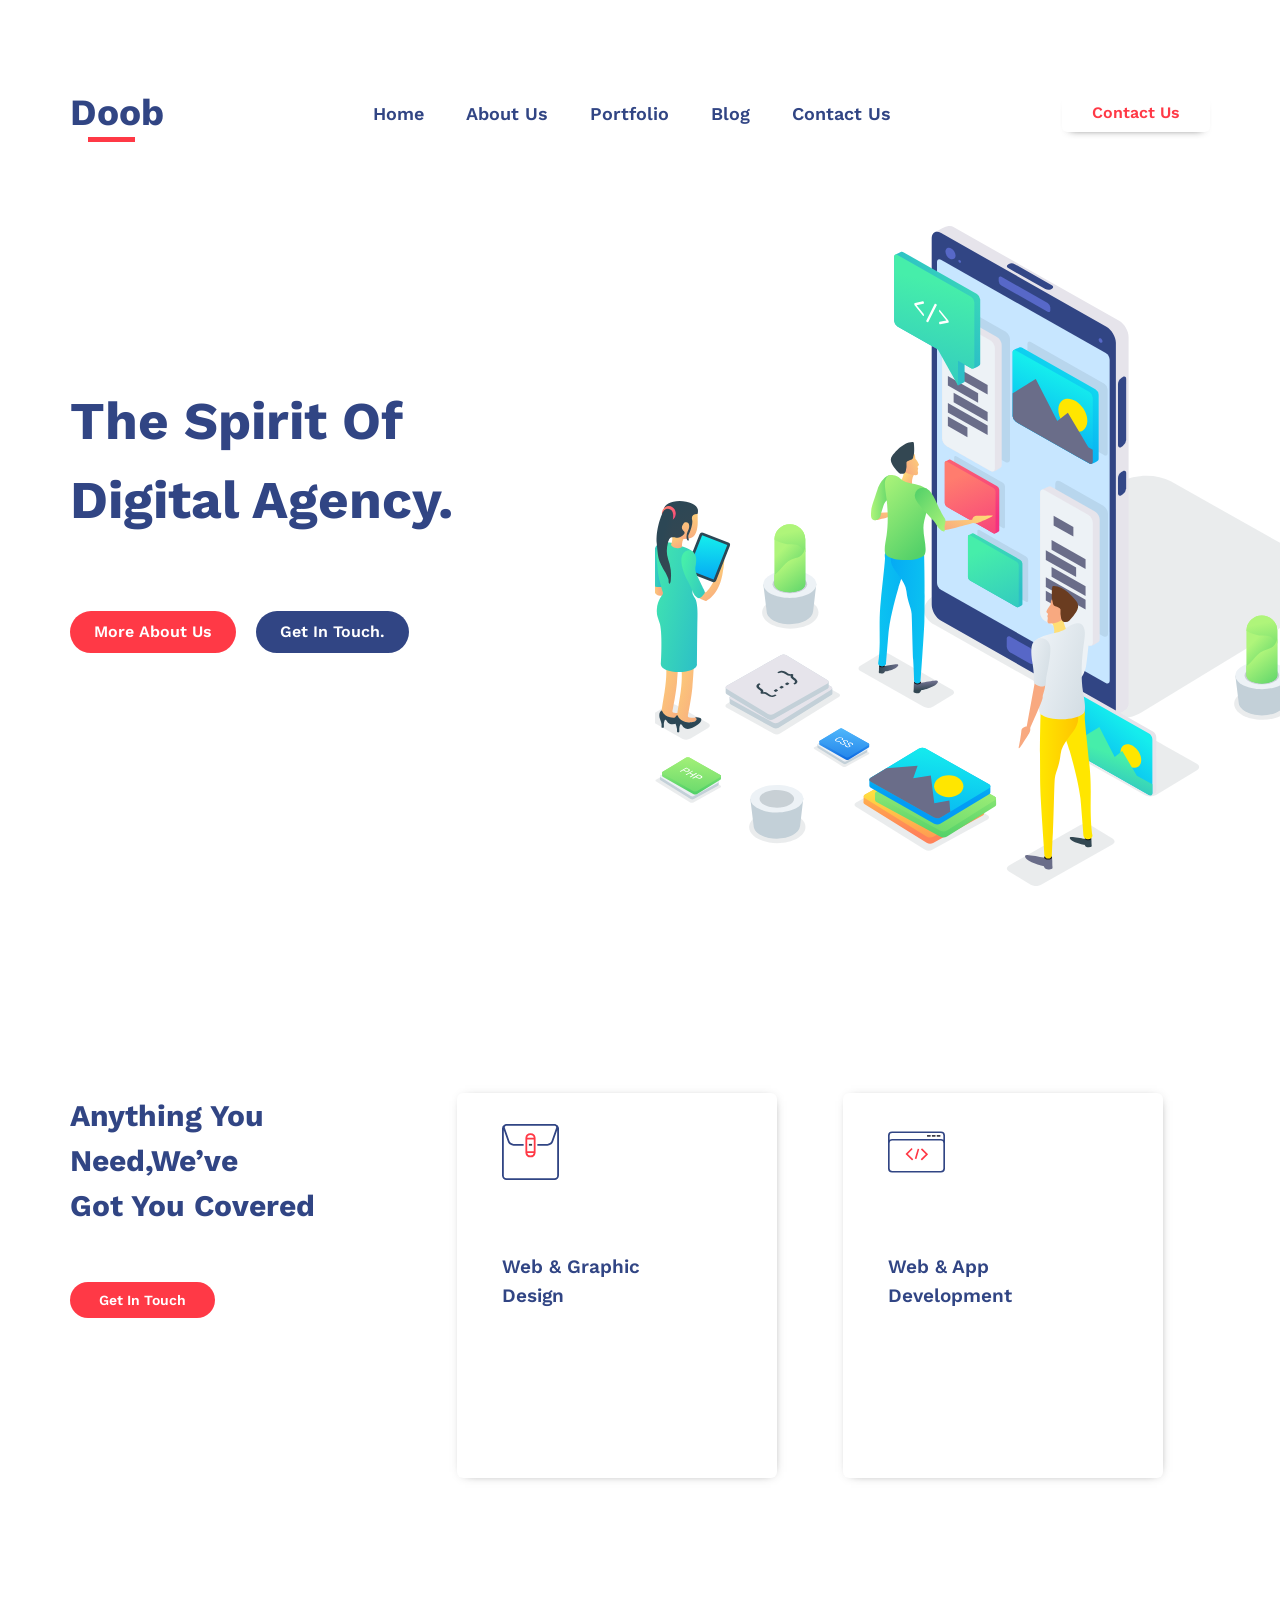
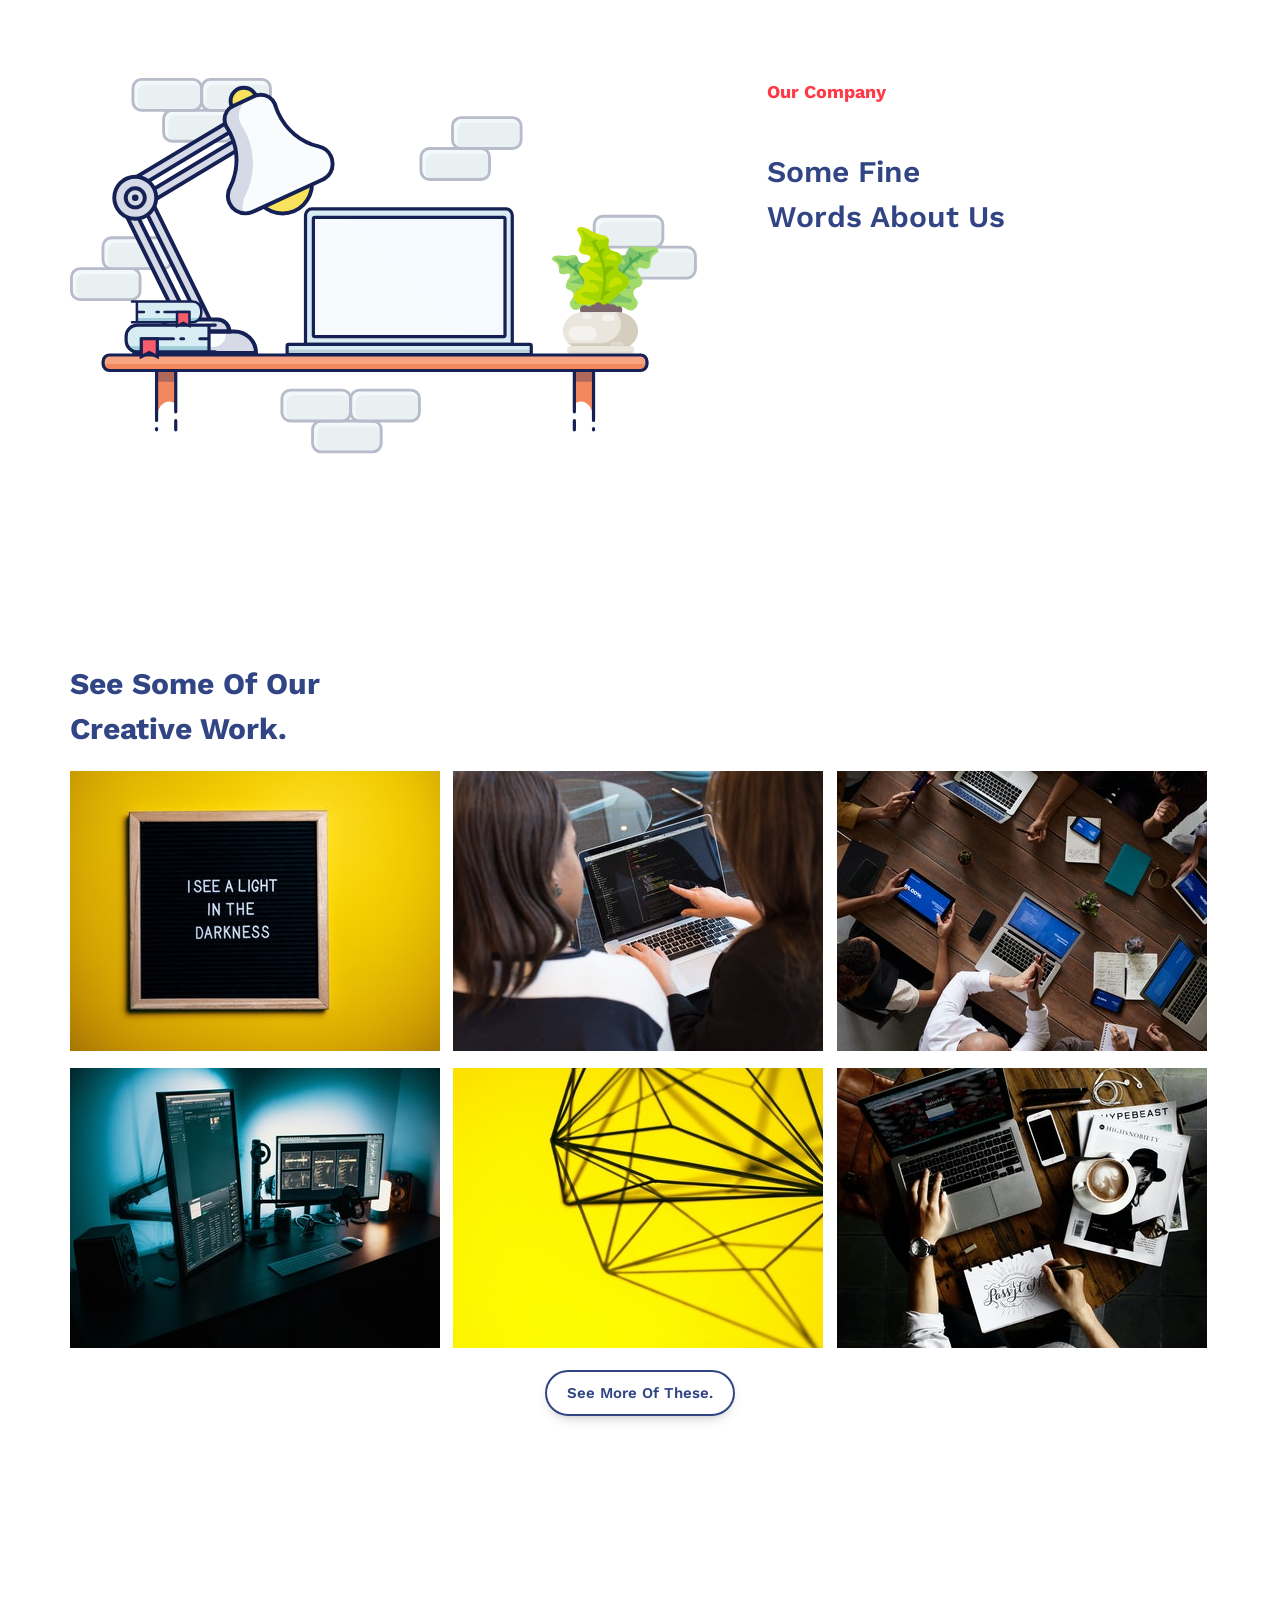
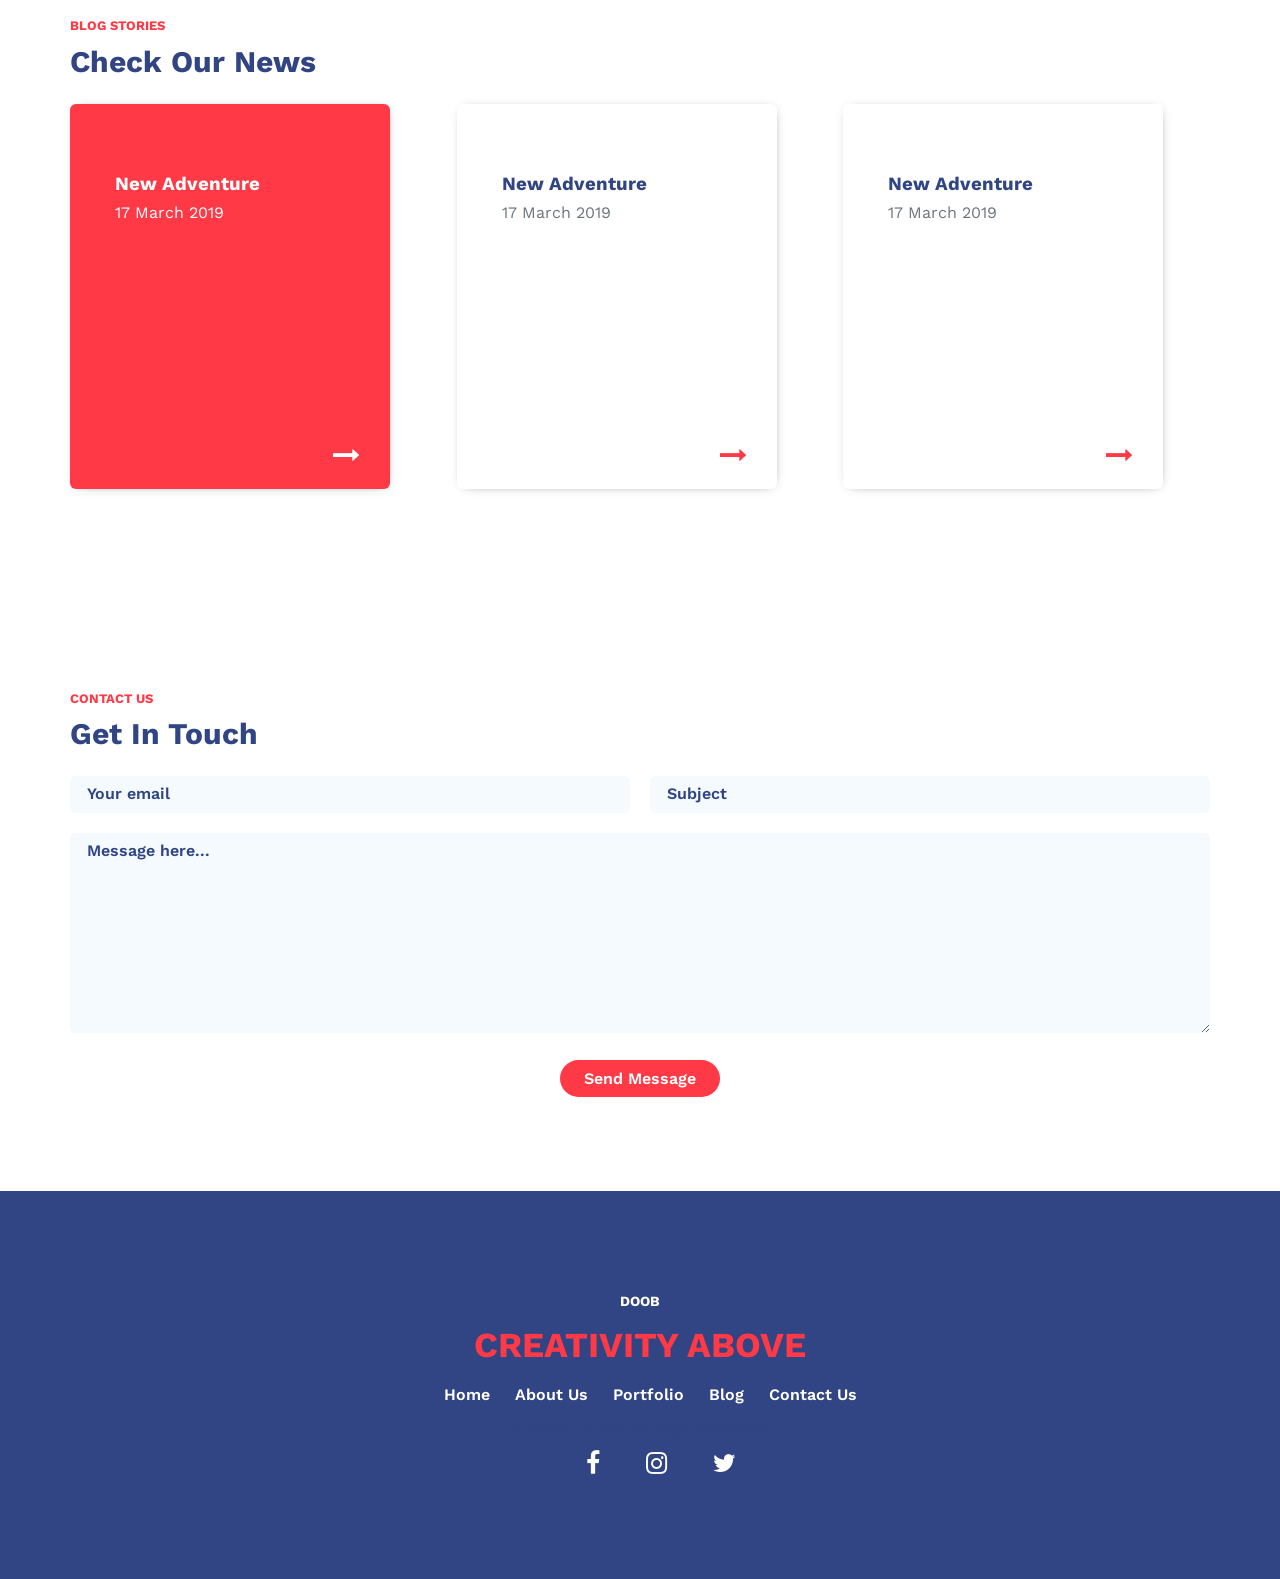
==== index.html @ 9eb8686c "Upload New Project/Desgin" ====
<!DOCTYPE html>
<html lang="en" dir="ltr">
  <head>
    <meta charset="UTF-8">
    <meta http-equiv="X-UA-Compatible" content="IE=edge">
    <meta name="viewport" content="width=device-width, initial-scale=1.0">
    <meta name="Author" content="Mohammad Khaseeb">
    <meta name="description" content="Doob is fully layered PSD template,every element is on one layer,gruped and organized">
    <title>Doob</title>
    <link rel="stylesheet" href="scss/normalize.css">
    <link rel="stylesheet" href="scss/sweetalert2.min.css">
    <link rel="stylesheet" href="scss/font-awesome.min.css">
    <link rel="stylesheet" href="scss/main.css">
    <link rel="preconnect" href="https://fonts.gstatic.com">
    <link href="https://fonts.googleapis.com/css2?family=Work+Sans:wght@300;400;600;700;800&display=swap" rel="stylesheet">
    <link rel="shortcut icon" href="images/favicon.jpg" type="image/x-icon">
  </head>
  <body>
    <!-- header  -->
    <header>
      <div class="container">
        <div class="row">
          <h1>
            <a href="index.html" class="logo">
              Doob
            </a>
          </h1>
          <nav>
            <a href="#">home</a>
            <a href="#">about us</a>
            <a href="#">portfolio</a>
            <a href="#">blog</a>
            <a href="#">contact us</a>
          </nav>
          <div class="buttons">
            <!-- <a href="#" class="lang">EN
              <i class="fa fa-angle-down"></i>
            </a> -->
            <a href="#" class="contact-us">contact us</a>
          </div>
        </div>
      </div>
    </header>

    <!-- header  -->

    <!-- Hero Section  -->

    <div class="hero">
      <div class="container">
        <div class="row">
          <div class="text">
            <h1>
              The Spirit of <br>
              Digital Agency.
            </h1>
            <div class="buttons">
              <a href="#" class="more">more about us</a>
              <a href="#" class="touch">get in touch.</a>
            </div>
          </div>
          <div class="img">
            <svg xmlns="http://www.w3.org/2000/svg" xmlns:xlink="http://www.w3.org/1999/xlink" width="680" height="660" viewBox="0 0 680 660">
              <defs>
                <clipPath id="clip-path">
                  <rect id="crop" width="680" height="660" transform="translate(0 0.177)" fill="none"/>
                </clipPath>
                <linearGradient id="linear-gradient" x1="0.391" y1="0.308" x2="0.675" y2="0.925" gradientUnits="objectBoundingBox">
                  <stop offset="0" stop-color="#aff57a"/>
                  <stop offset="1" stop-color="#54d169"/>
                </linearGradient>
                <linearGradient id="linear-gradient-2" x1="0.446" y1="0.293" x2="0.829" y2="1.819" xlink:href="#linear-gradient"/>
                <linearGradient id="linear-gradient-3" x1="0.447" y1="0.317" x2="0.898" y2="1.184" xlink:href="#linear-gradient"/>
                <linearGradient id="linear-gradient-4" x1="0.391" y1="0.308" x2="0.675" y2="0.925" xlink:href="#linear-gradient"/>
                <linearGradient id="linear-gradient-5" x1="0.446" y1="0.293" x2="0.829" y2="1.819" xlink:href="#linear-gradient"/>
                <linearGradient id="linear-gradient-6" x1="0.447" y1="0.317" x2="0.897" y2="1.184" xlink:href="#linear-gradient"/>
                <linearGradient id="linear-gradient-7" x1="0.638" y1="0.275" x2="0.172" y2="1.033" gradientUnits="objectBoundingBox">
                  <stop offset="0" stop-color="#15eded"/>
                  <stop offset="1" stop-color="#029cf5"/>
                </linearGradient>
                <linearGradient id="linear-gradient-8" x1="0.566" y1="0.432" x2="0.361" y2="0.934" gradientUnits="objectBoundingBox">
                  <stop offset="0" stop-color="#46eeaa"/>
                  <stop offset="1" stop-color="#2cbfc7"/>
                </linearGradient>
                <linearGradient id="linear-gradient-9" x1="0.766" y1="1.048" x2="0.265" y2="-0.065" gradientUnits="objectBoundingBox">
                  <stop offset="0" stop-color="#f8a980"/>
                  <stop offset="1" stop-color="#ffdf75"/>
                </linearGradient>
                <linearGradient id="linear-gradient-10" x1="1.023" y1="1.124" x2="-0.477" y2="-0.413" xlink:href="#linear-gradient-9"/>
                <linearGradient id="linear-gradient-12" x1="0.521" y1="0.491" x2="-0.173" y2="0.524" xlink:href="#linear-gradient-9"/>
                <linearGradient id="linear-gradient-13" x1="-0.334" y1="0.511" x2="0.502" y2="0.501" xlink:href="#linear-gradient-8"/>
                <linearGradient id="linear-gradient-14" x1="-0.259" y1="-0.038" x2="1.066" y2="0.908" xlink:href="#linear-gradient-8"/>
                <linearGradient id="linear-gradient-15" x1="0.516" y1="0.01" x2="0.478" y2="1.205" xlink:href="#linear-gradient-7"/>
                <linearGradient id="linear-gradient-16" x1="0.084" y1="0.22" x2="1.336" y2="0.955" xlink:href="#linear-gradient-8"/>
                <linearGradient id="linear-gradient-17" x1="0.733" y1="1.007" x2="0.091" y2="-0.381" xlink:href="#linear-gradient-9"/>
                <linearGradient id="linear-gradient-18" x1="0.494" y1="1.094" x2="0.508" y2="-0.217" xlink:href="#linear-gradient-9"/>
                <linearGradient id="linear-gradient-19" x1="0.308" y1="0.087" x2="0.629" y2="0.828" gradientUnits="objectBoundingBox">
                  <stop offset="0" stop-color="#2c4755"/>
                  <stop offset="1" stop-color="#334752"/>
                </linearGradient>
                <linearGradient id="linear-gradient-20" x1="0.111" y1="0.216" x2="1.393" y2="1.152" gradientUnits="objectBoundingBox">
                  <stop offset="0" stop-color="#ff7c6e"/>
                  <stop offset="1" stop-color="#f5317f"/>
                </linearGradient>
                <linearGradient id="linear-gradient-21" x1="0.477" y1="0.26" x2="0.75" y2="0.642" xlink:href="#linear-gradient-19"/>
                <linearGradient id="linear-gradient-22" x1="0.827" y1="-0.128" x2="0.225" y2="1.027" xlink:href="#linear-gradient-7"/>
                <linearGradient id="linear-gradient-23" x1="0.59" y1="0.208" x2="0.335" y2="1.036" xlink:href="#linear-gradient-7"/>
                <linearGradient id="linear-gradient-24" x1="0.505" y1="-0.408" x2="0.498" y2="0.776" xlink:href="#linear-gradient-8"/>
                <linearGradient id="linear-gradient-25" x1="0.394" y1="0.164" x2="0.787" y2="1.414" xlink:href="#linear-gradient-8"/>
                <linearGradient id="linear-gradient-26" x1="0.505" y1="-0.408" x2="0.498" y2="0.776" xlink:href="#linear-gradient-20"/>
                <linearGradient id="linear-gradient-27" x1="0.394" y1="0.164" x2="0.787" y2="1.414" xlink:href="#linear-gradient-20"/>
                <linearGradient id="linear-gradient-28" x1="1.051" y1="-0.217" x2="0.475" y2="0.466" xlink:href="#linear-gradient-8"/>
                <linearGradient id="linear-gradient-29" x1="0.534" y1="0.213" x2="0.374" y2="1.262" xlink:href="#linear-gradient-8"/>
                <linearGradient id="linear-gradient-30" x1="-0.093" y1="0.786" x2="0.962" y2="0.011" xlink:href="#linear-gradient-9"/>
                <linearGradient id="linear-gradient-31" x1="0" y1="0.5" x2="1" y2="0.5" xlink:href="#linear-gradient"/>
                <linearGradient id="linear-gradient-32" y1="0.5" x2="1" y2="0.5" gradientUnits="objectBoundingBox">
                  <stop offset="0" stop-color="#334752"/>
                  <stop offset="1" stop-color="#6a6d89"/>
                </linearGradient>
                <linearGradient id="linear-gradient-33" x1="-2.403" y1="0.781" x2="2.207" y2="0.297" xlink:href="#linear-gradient-7"/>
                <linearGradient id="linear-gradient-34" x1="0.796" y1="0.838" x2="0.292" y2="0.218" xlink:href="#linear-gradient-9"/>
                <linearGradient id="linear-gradient-35" x1="0.226" y1="0.752" x2="1.467" y2="0.061" xlink:href="#linear-gradient-9"/>
                <linearGradient id="linear-gradient-36" x1="0.527" y1="0.747" x2="0.468" y2="0.165" xlink:href="#linear-gradient-32"/>
                <linearGradient id="linear-gradient-37" x1="2.83" y1="1.16" x2="-0.666" y2="0.04" xlink:href="#linear-gradient-7"/>
                <linearGradient id="linear-gradient-38" x1="0.158" y1="-0.123" x2="0.7" y2="0.966" xlink:href="#linear-gradient"/>
                <linearGradient id="linear-gradient-39" x1="-0.082" y1="0.721" x2="1.075" y2="0.169" xlink:href="#linear-gradient-9"/>
                <linearGradient id="linear-gradient-40" x1="1.016" y1="1.041" x2="0.106" y2="-0.011" xlink:href="#linear-gradient"/>
                <linearGradient id="linear-gradient-41" x1="30.151" y1="7.655" x2="31.366" y2="7.31" xlink:href="#linear-gradient-9"/>
                <linearGradient id="linear-gradient-42" x1="65.193" y1="4.212" x2="66.552" y2="4.212" gradientUnits="objectBoundingBox">
                  <stop offset="0" stop-color="#edf2f6"/>
                  <stop offset="1" stop-color="#c3d0d8"/>
                </linearGradient>
                <linearGradient id="linear-gradient-43" x1="150.595" y1="0.5" x2="151.595" y2="0.5" xlink:href="#linear-gradient-32"/>
                <linearGradient id="linear-gradient-44" x1="92.47" y1="0.781" x2="97.081" y2="0.297" gradientUnits="objectBoundingBox">
                  <stop offset="0" stop-color="#ffe600"/>
                  <stop offset="1" stop-color="#ffc400"/>
                </linearGradient>
                <linearGradient id="linear-gradient-45" x1="181.465" y1="0.838" x2="180.962" y2="0.218" xlink:href="#linear-gradient-9"/>
                <linearGradient id="linear-gradient-46" x1="152.805" y1="0.752" x2="154.046" y2="0.061" xlink:href="#linear-gradient-9"/>
                <linearGradient id="linear-gradient-47" x1="124.052" y1="0.747" x2="123.993" y2="0.165" xlink:href="#linear-gradient-32"/>
                <linearGradient id="linear-gradient-48" x1="0" y1="0.5" x2="1" y2="0.5" xlink:href="#linear-gradient-44"/>
                <linearGradient id="linear-gradient-49" x1="0.038" y1="0.192" x2="1.696" y2="1.186" xlink:href="#linear-gradient-42"/>
                <linearGradient id="linear-gradient-50" x1="262.264" y1="-83.255" x2="265.321" y2="-83.421" xlink:href="#linear-gradient-9"/>
                <linearGradient id="linear-gradient-51" x1="-0.242" y1="0.02" x2="1.835" y2="1.33" xlink:href="#linear-gradient-42"/>
                <linearGradient id="linear-gradient-52" x1="0.535" y1="-0.063" x2="0.477" y2="0.87" gradientUnits="objectBoundingBox">
                  <stop offset="0" stop-color="#ffdf40"/>
                  <stop offset="1" stop-color="#ff8359"/>
                </linearGradient>
                <linearGradient id="linear-gradient-53" x1="0.508" y1="0.416" x2="0.43" y2="1.199" xlink:href="#linear-gradient-52"/>
                <linearGradient id="linear-gradient-54" x1="0.511" y1="0.024" x2="0.488" y2="1" xlink:href="#linear-gradient"/>
                <linearGradient id="linear-gradient-55" x1="0.654" y1="0.012" x2="0.235" y2="1.338" xlink:href="#linear-gradient"/>
                <linearGradient id="linear-gradient-56" x1="0.583" y1="-0.348" x2="0.483" y2="0.679" xlink:href="#linear-gradient-7"/>
                <linearGradient id="linear-gradient-57" x1="0.606" y1="-0.006" x2="0.301" y2="1.455" xlink:href="#linear-gradient-7"/>
                <linearGradient id="linear-gradient-58" x1="31.393" y1="0.416" x2="31.314" y2="1.199" gradientUnits="objectBoundingBox">
                  <stop offset="0" stop-color="#edf2f6"/>
                  <stop offset="1" stop-color="#e6e4eb"/>
                </linearGradient>
                <linearGradient id="linear-gradient-59" x1="31.384" y1="0.275" x2="31.302" y2="1.079" xlink:href="#linear-gradient-58"/>
                <linearGradient id="linear-gradient-60" x1="-1.54" y1="0.416" x2="-1.618" y2="1.199" xlink:href="#linear-gradient-58"/>
                <linearGradient id="linear-gradient-61" x1="0.428" y1="-0.127" x2="0.546" y2="0.906" xlink:href="#linear-gradient"/>
                <linearGradient id="linear-gradient-62" x1="0.567" y1="-0.22" x2="0.41" y2="1.466" xlink:href="#linear-gradient"/>
                <linearGradient id="linear-gradient-63" x1="-1.908" y1="0.416" x2="-1.986" y2="1.199" xlink:href="#linear-gradient-58"/>
                <linearGradient id="linear-gradient-64" x1="0.428" y1="-0.127" x2="0.546" y2="0.906" gradientUnits="objectBoundingBox">
                  <stop offset="0" stop-color="#59c2ff"/>
                  <stop offset="1" stop-color="#1270e3"/>
                </linearGradient>
                <linearGradient id="linear-gradient-65" x1="0.567" y1="-0.22" x2="0.41" y2="1.466" xlink:href="#linear-gradient-64"/>
              </defs>
              <g id="Vector_Illustration" data-name="Vector Illustration" transform="translate(0 -0.177)" clip-path="url(#clip-path)">
                <g id="Group_294" data-name="Group 294">
                  <g id="Group_174" data-name="Group 174" opacity="0.1">
                    <g id="Group_173" data-name="Group 173">
                      <path id="Path_111" data-name="Path 111" d="M515.8,255.455c-13.893-7.837-36.409-7.47-50.038.812L279.126,369.737c-13.627,8.285-13.405,21.472.491,29.308L436.3,487.4c13.894,7.838,36.412,7.469,50.038-.813L672.969,373.112c13.626-8.284,13.4-21.475-.491-29.309Z" fill="#334752"/>
                    </g>
                  </g>
                  <g id="Group_191" data-name="Group 191">
                    <path id="Path_112" data-name="Path 112" d="M464.146,95.019,298.892,1.427A7.671,7.671,0,0,0,293.553.3c-3.717.509-8.445,3.415-13.922,6.237a.659.659,0,0,0-.053.04c-1.759.955-2.858,3.048-2.858,6.044V378.884c0,5.9,4.251,13.141,9.45,16.085l165.255,93.588a8.1,8.1,0,0,0,4.747,1.214c2.553-.082,5.766-1.123,9.823-3.1,3.47-1.831,5.139-3.227,5.943-4.2.05-.058.1-.122.148-.18.007-.009.013-.02.02-.028a7.55,7.55,0,0,0,1.489-4.9V111.1C473.6,105.2,469.344,97.961,464.146,95.019Z" fill="#e6e4eb"/>
                    <g id="Group_177" data-name="Group 177">
                      <g id="Group_176" data-name="Group 176">
                        <g id="Group_175" data-name="Group 175">
                          <path id="Path_113" data-name="Path 113" d="M460.875,116.913c0-5.9-4.253-13.14-9.449-16.084L286.17,7.241c-5.2-2.945-9.45-.525-9.45,5.377V378.884c0,5.9,4.251,13.141,9.45,16.085l165.255,93.588c5.2,2.942,9.449.523,9.449-5.377Z" fill="#314584"/>
                        </g>
                      </g>
                    </g>
                    <g id="Group_180" data-name="Group 180">
                      <g id="Group_179" data-name="Group 179">
                        <g id="Group_178" data-name="Group 178">
                          <path id="Path_114" data-name="Path 114" d="M355.352,410.938c-2-1.132-3.63-.2-3.63,2.067v7.513a7.884,7.884,0,0,0,3.63,6.18l19.546,11.07c2,1.129,3.63.2,3.63-2.066v-7.517a7.888,7.888,0,0,0-3.63-6.179Z" fill="#5767c7"/>
                        </g>
                      </g>
                    </g>
                    <g id="Group_182" data-name="Group 182">
                      <g id="Group_181" data-name="Group 181">
                        <path id="Path_115" data-name="Path 115" d="M285.947,33.941c-2.164-1.225-3.937-.217-3.937,2.241V357.194a8.554,8.554,0,0,0,3.937,6.7L450.719,457.21c2.165,1.226,3.938.219,3.938-2.241V133.959a8.552,8.552,0,0,0-3.938-6.7Z" fill="#c7e6ff"/>
                      </g>
                    </g>
                    <g id="Group_185" data-name="Group 185">
                      <g id="Group_184" data-name="Group 184">
                        <g id="Group_183" data-name="Group 183">
                          <path id="Path_116" data-name="Path 116" d="M346.363,50.966c-1.473-.834-2.677-.147-2.677,1.521V55.12a5.807,5.807,0,0,0,2.677,4.552l46.293,26.216c1.471.834,2.673.151,2.673-1.522V81.736a5.81,5.81,0,0,0-2.673-4.552Z" fill="#5768c8"/>
                        </g>
                      </g>
                    </g>
                    <g id="Group_186" data-name="Group 186">
                      <path id="Path_117" data-name="Path 117" d="M462.986,267.466c0,2.144,1.516,2.977,3.371,1.855l1.436-.87a7.741,7.741,0,0,0,3.372-5.935v-15.28c0-2.142-1.517-2.974-3.372-1.853l-1.436.868a7.743,7.743,0,0,0-3.371,5.937Z" fill="#334787"/>
                    </g>
                    <g id="Group_189" data-name="Group 189">
                      <g id="Group_188" data-name="Group 188">
                        <g id="Group_187" data-name="Group 187">
                          <path id="Path_118" data-name="Path 118" d="M359.73,38.305a6.9,6.9,0,0,0-6.294.089l-.3.184c-1.715,1.041-1.691,2.7.057,3.688l37.117,21.021a6.891,6.891,0,0,0,6.3-.092l.3-.182c1.716-1.04,1.693-2.7-.054-3.686Z" fill="#334787"/>
                        </g>
                      </g>
                    </g>
                    <g id="Group_190" data-name="Group 190">
                      <path id="Path_119" data-name="Path 119" d="M462.986,219.235c0,2.142,1.516,2.977,3.371,1.854l1.436-.871a7.736,7.736,0,0,0,3.372-5.935V153.108c0-2.142-1.517-2.976-3.372-1.853l-1.436.87a7.736,7.736,0,0,0-3.371,5.935Z" fill="#334787"/>
                    </g>
                    <path id="Path_120" data-name="Path 120" d="M291.835,30.084c1.928,2.919,5.136,4.236,7.156,2.943s2.1-4.71.172-7.63-5.132-4.24-7.155-2.944S289.907,27.161,291.835,30.084Z" fill="#5768c8"/>
                    <path id="Path_121" data-name="Path 121" d="M303.762,36.163c.493.747,1.313,1.085,1.83.752s.538-1.2.044-1.949-1.313-1.086-1.83-.755S303.27,35.416,303.762,36.163Z" fill="#5768c8"/>
                    <path id="Path_122" data-name="Path 122" d="M444.194,115.586c.729,1.1,1.94,1.6,2.7,1.111s.8-1.778.067-2.881-1.942-1.6-2.7-1.116S443.464,114.481,444.194,115.586Z" fill="#5768c8"/>
                  </g>
                  <g id="Group_192" data-name="Group 192">
                    <path id="Path_123" data-name="Path 123" d="M163.471,386.728c0,8.891-12.61,16.1-28.168,16.1s-28.165-7.206-28.165-16.1,12.608-16.094,28.165-16.094S163.471,377.839,163.471,386.728Z" fill="#334752" opacity="0.1"/>
                    <path id="Path_124" data-name="Path 124" d="M161.331,357.947l-12.436-1.007-8.86-.782-18.229.56-11.586.781-1.875,1.23,3.262,26.332c0,.008,0,.017,0,.027,0,7.336,10.406,13.282,23.245,13.282,12.444,0,22.6-5.587,23.214-12.609.011-.015.031-.039.031-.039Z" fill="#c3d0d8"/>
                    <path id="Path_125" data-name="Path 125" d="M161.341,358.431c0,7.553-11.861,13.673-26.492,13.673s-26.492-6.12-26.492-13.673,11.858-13.673,26.492-13.673S161.341,350.881,161.341,358.431Z" fill="#edf2f6"/>
                    <path id="Path_126" data-name="Path 126" d="M152.114,358.431c0,4.92-7.731,8.911-17.265,8.911s-17.265-3.991-17.265-8.911,7.73-8.911,17.265-8.911S152.114,353.509,152.114,358.431Z" fill="#334752" opacity="0.2"/>
                    <path id="Path_127" data-name="Path 127" d="M150.279,313.31a15.441,15.441,0,0,0-30.861,0H119.4v45.013h.009c0,.038-.009.071-.009.108,0,4.4,6.915,7.975,15.447,7.975s15.446-3.572,15.446-7.975c0-.037-.009-.07-.01-.108h.01V313.31Z" fill="url(#linear-gradient)"/>
                    <path id="Path_128" data-name="Path 128" d="M134.849,298.447a15.322,15.322,0,0,0-15.431,14.863H119.4v.325a39.072,39.072,0,0,0,6.342,3c9.389,3.875,14.539,0,19.082,4.024a48.674,48.674,0,0,1,5.469,5.722V313.31h-.016A15.323,15.323,0,0,0,134.849,298.447Z" fill="url(#linear-gradient-2)"/>
                    <path id="Path_129" data-name="Path 129" d="M150.3,358.431c0-.037-.009-.07-.01-.108h.01V321.552c-1.033,4.521-2.888,8.824-9.711,10.73-12.266,3.428-13.024,11.475-20.9,16.692l-.284.184v9.166h.009c0,.038-.009.071-.009.108,0,4.4,6.915,7.975,15.447,7.975S150.3,362.835,150.3,358.431Z" fill="url(#linear-gradient-3)"/>
                  </g>
                  <g id="Group_193" data-name="Group 193">
                    <path id="Path_130" data-name="Path 130" d="M635.492,477.93c0,8.889-12.61,16.095-28.164,16.095s-28.167-7.206-28.167-16.095,12.609-16.1,28.167-16.1S635.492,469.04,635.492,477.93Z" fill="#334752" opacity="0.1"/>
                    <path id="Path_131" data-name="Path 131" d="M633.356,449.149l-12.439-1.008-8.858-.782-18.228.559-11.586.783-1.875,1.228,3.261,26.331v.029c0,7.336,10.405,13.283,23.243,13.283,12.444,0,22.6-5.588,23.212-12.612a.305.305,0,0,0,.032-.039Z" fill="#c3d0d8"/>
                    <path id="Path_132" data-name="Path 132" d="M633.366,449.634c0,7.549-11.864,13.671-26.493,13.671s-26.492-6.122-26.492-13.671,11.859-13.675,26.492-13.675S633.366,442.081,633.366,449.634Z" fill="#edf2f6"/>
                    <path id="Path_133" data-name="Path 133" d="M624.136,449.634c0,4.921-7.73,8.91-17.263,8.91s-17.265-3.989-17.265-8.91,7.728-8.911,17.265-8.911S624.136,444.71,624.136,449.634Z" fill="#334752" opacity="0.2"/>
                    <path id="Path_134" data-name="Path 134" d="M622.3,404.513a15.442,15.442,0,0,0-30.863,0h-.016v45.01h.012c0,.036-.012.074-.012.112,0,4.4,6.918,7.971,15.449,7.971s15.447-3.569,15.447-7.971c0-.038-.012-.076-.012-.112h.012v-45.01Z" fill="url(#linear-gradient-4)"/>
                    <path id="Path_135" data-name="Path 135" d="M606.874,389.647a15.327,15.327,0,0,0-15.433,14.865h-.016v.324a39.03,39.03,0,0,0,6.343,3c9.389,3.871,14.539,0,19.084,4.022a48.466,48.466,0,0,1,5.469,5.723V404.513H622.3A15.325,15.325,0,0,0,606.874,389.647Z" fill="url(#linear-gradient-5)"/>
                    <path id="Path_136" data-name="Path 136" d="M622.321,449.634c0-.038-.012-.076-.012-.112h.012V412.754c-1.035,4.519-2.893,8.822-9.711,10.73-12.267,3.426-13.024,11.475-20.9,16.69l-.286.185v9.164h.012c0,.036-.012.074-.012.112,0,4.4,6.918,7.971,15.449,7.971S622.321,454.037,622.321,449.634Z" fill="url(#linear-gradient-6)"/>
                  </g>
                  <g id="Group_197" data-name="Group 197">
                    <path id="Path_137" data-name="Path 137" d="M541.851,537.967l-34.328-19.358c-.2-.11-.4-.214-.617-.31l-33.2-18.721a12,12,0,0,0-10.962.18l-40.89,24.86c-2.987,1.814-2.937,4.7.108,6.419L456.289,550.4c.2.113.4.216.615.312l33.2,18.721a12.012,12.012,0,0,0,10.962-.178l40.89-24.859C544.944,542.575,544.9,539.684,541.851,537.967Z" fill="#334752" opacity="0.1"/>
                    <g id="Group_196" data-name="Group 196">
                      <path id="Path_138" data-name="Path 138" d="M501.287,511.4a7.325,7.325,0,0,0-3.374-5.744L428.1,466.12a2.659,2.659,0,0,0-2.009-.374,14.488,14.488,0,0,0-4.342,2.187l0,.006a2.35,2.35,0,0,0-.931,2.1v53.743a7.334,7.334,0,0,0,3.373,5.744L494,569.068a2.918,2.918,0,0,0,1.685.436,4.553,4.553,0,0,0,2.223-.694c1.746-1.033,2.528-1.4,2.924-2.014a2.8,2.8,0,0,0,.454-1.651Z" fill="#e6e4eb"/>
                      <g id="Group_195" data-name="Group 195">
                        <g id="Group_194" data-name="Group 194">
                          <path id="Path_139" data-name="Path 139" d="M497.376,513.4A7.332,7.332,0,0,0,494,507.66l-69.816-39.538c-1.853-1.052-3.373-.187-3.373,1.921v53.743a7.334,7.334,0,0,0,3.373,5.744L494,569.068c1.855,1.05,3.375.188,3.375-1.921Z" fill="url(#linear-gradient-7)"/>
                        </g>
                      </g>
                      <path id="Path_140" data-name="Path 140" d="M468.382,534.993c3.946,5.978,10.508,8.676,14.649,6.029s4.3-9.641.347-15.619-10.5-8.681-14.648-6.029S464.434,529.012,468.382,534.993Z" fill="#ffe600"/>
                      <path id="Path_141" data-name="Path 141" d="M497.376,567.147v-8.705l-15.538-8.612-14.6-24.583-7.57,5.853-15.356-30.01s-16.319,10.071-23.5,14.37v8.327a7.334,7.334,0,0,0,3.373,5.744L494,569.068C495.857,570.117,497.376,569.255,497.376,567.147Z" fill="url(#linear-gradient-8)"/>
                    </g>
                  </g>
                  <g id="Group_203" data-name="Group 203">
                    <g id="Group_198" data-name="Group 198" opacity="0.1">
                      <path id="Path_142" data-name="Path 142" d="M35.558,512.755,53.15,502.1c2.193-1.328,2.214-3.41.135-4.732l-32.2-18.237a9.119,9.119,0,0,0-8.319.123L-4.83,489.908c-2.191,1.326-2.215,3.41-.136,4.726l32.207,18.238A9.112,9.112,0,0,0,35.558,512.755Z" fill="#334752"/>
                    </g>
                    <g id="Group_202" data-name="Group 202">
                      <path id="Path_143" data-name="Path 143" d="M65.242,337.09c-1.193,3.854-3.85,12.958-6.739,18.476-2.717,5.192-6.849,11.045-8.268,10.933-1.194-.2-.3-.6-1.6-.406s-6.647,4.276-5.34,5.254a.43.43,0,0,0,0,.141,15.429,15.429,0,0,0,6.717,3.556,1.6,1.6,0,0,0,1.634-.238c1.719-.819,11.7-6.322,15.586-25.088a146.641,146.641,0,0,0,2.158-15.535C69.387,333.01,66.435,333.233,65.242,337.09Z" fill="url(#linear-gradient-9)"/>
                      <g id="Group_199" data-name="Group 199">
                        <path id="Path_144" data-name="Path 144" d="M11.175,441.3c.077.3.909,9.014-1.664,25.11s-2.65,16.729-2.951,19.858c-.137,2.056,3.632,4.211,6.813,5.217s9.824,1.619,12.778-1.4a2.232,2.232,0,0,0-.567-3.129s-2.916.3-4.213.267c-.991-.052-4.279-.267-3.908-1.776s3.691-19.226,4.487-28.558,1.306-19.112,1.306-19.112L21.21,433.14,8.944,431.629Z" fill="url(#linear-gradient-10)"/>
                        <path id="Path_145" data-name="Path 145" d="M29.869,487.517a9.853,9.853,0,0,0-4.486-.783s-1.144.168.283,1.063c.81.336,1.2,3.058-3.436,3.743-3.941.61-5.023.473-7.068-.062-.043-.01-.079-.021-.129-.036-7.875-2.225-7.681-7.633-8.553-6.7-1.076,1.151-2.2,2.148-2.2,4.8a8.24,8.24,0,0,0,.8,3.879,24.443,24.443,0,0,1,1.476,5.08v2.662c0,.627.425.864,1.061.864s1.24-.237,1.24-.864v-3.442a9.959,9.959,0,0,1,.8-3.09s.758-1.545,1.758-.057c1.024,1.523,2.5,3.857,5.928,3.875s5.764-1.174,9.768-4.025S31.829,488.494,29.869,487.517Z" fill="#2c4755"/>
                      </g>
                      <g id="Group_200" data-name="Group 200">
                        <path id="Path_146" data-name="Path 146" d="M26.623,445.918c.078.3.909,9.016-1.664,25.112s-2.649,16.728-2.951,19.855c-.137,2.058,3.633,4.212,6.813,5.218s9.824,1.62,12.778-1.4a2.23,2.23,0,0,0-.568-3.128s-2.915.3-4.212.271c-.991-.054-4.278-.271-3.908-1.781s3.691-19.223,4.486-28.557S38.7,442.4,38.7,442.4l-2.044-4.639L24.39,436.25Z" fill="url(#linear-gradient-10)"/>
                        <path id="Path_147" data-name="Path 147" d="M45.317,492.135a9.872,9.872,0,0,0-4.487-.783s-1.145.169.284,1.06c.809.337,1.2,3.059-3.435,3.747-3.944.61-5.025.473-7.07-.058-.042-.013-.079-.025-.129-.043-7.875-2.223-7.681-7.629-8.552-6.7-1.078,1.153-2.2,2.152-2.2,4.807a8.229,8.229,0,0,0,.8,3.875,24.653,24.653,0,0,1,1.477,5.083v2.663c0,.622.425.86,1.06.86s1.24-.238,1.24-.86V502.34a10.006,10.006,0,0,1,.8-3.087s.758-1.547,1.759-.058c1.024,1.522,2.5,3.857,5.928,3.876s5.764-1.174,9.768-4.025S47.276,493.113,45.317,492.135Z" fill="#2c4755"/>
                      </g>
                      <path id="Path_148" data-name="Path 148" d="M11.329,363.262c0,3.672,7.779,6.651-6.389,6.651-3.529,0-5.842-3.043-6.56-6.651-2.5-12.576,3.032-6.651,6.56-6.651A6.523,6.523,0,0,1,11.329,363.262Z" fill="url(#linear-gradient-12)"/>
                      <path id="Path_149" data-name="Path 149" d="M12.767,345.248c0-1.045-3.938-14.753-3.938-14.978,0-.165-1.449-3.227-2.2-4.807.678-3.617,8.623-11.437-1.4-7.956-3.691,1.31-4.866,3.18-5.929,7.244a13.073,13.073,0,0,0-.381,5.109,64.647,64.647,0,0,1-1.137,15.984c-1.438,6.931-2.347,12.518.3,14.084s5.982,1.414,8.4,1.19,8.1-2.607,8.1-2.607S12.767,346.291,12.767,345.248Z" fill="url(#linear-gradient-13)"/>
                      <path id="Path_150" data-name="Path 150" d="M40.028,372.519c-2.576-4.1-2.576-4.024-2.576-6.482a159.93,159.93,0,0,1,.987-17.063c.831-6.708,3.179-8.645,2.725-13.563s0-9.239-9.011-13.04c-4.015-1.024-14.072-5.27-17.663-5.6a11.923,11.923,0,0,0-3.049-.4c-4.505,0-8.263,2.441-9.127,5.679-2.036,5.165-.216,12.475.326,21.257.566,9.223,4.713,21.462,4.941,22.468s.795,2.07-.172,3.185c-4.259,4.919-5.281,11.905-5.281,11.905s0,.074-.008.2a21.933,21.933,0,0,0-.332,3.767c0,.707.044,1.4.107,2.084-.043,2.346.878,4.311,3.129,11.552,2.613,12.4.854,40.125.854,40.125,0,4.228,8.084,7.657,18.058,7.657S42,442.823,42,438.6c0,0,.227-39.958.455-45.659S42.6,376.618,40.028,372.519Z" fill="url(#linear-gradient-14)"/>
                      <path id="Path_151" data-name="Path 151" d="M61.17,354.611a2.75,2.75,0,0,1-3.531,1.524l-25.151-9.653a2.676,2.676,0,0,1-1.549-3.473L44.6,308.54a2.75,2.75,0,0,1,3.53-1.526l25.152,9.653a2.68,2.68,0,0,1,1.548,3.476Z" fill="#2c4755"/>
                      <path id="Path_152" data-name="Path 152" d="M58.631,353.636h0l-.007,0-25.144-9.653,13.663-34.467,25.15,9.655L58.628,353.634l0,0Z" fill="url(#linear-gradient-15)"/>
                      <path id="Path_153" data-name="Path 153" d="M48.148,362.4s-1.476-3.158-3.841-8.03c-2.443-5.029-4.649-10.051-3.882-13.235a35.326,35.326,0,0,0,.77-6.363c.029-.332.043-.665.043-1,0-5.206-3.322-9.426-7.419-9.426-3.917,0-7.117,3.856-7.395,8.742a.387.387,0,0,0-.026.033c-.756,7.041,4.241,18.385,5.945,21.253s5.6,11.625,6.4,13.452,3.333,4.172,5.151,4.545,4.735-3.736,5.792-5.216C50.4,366.149,48.148,362.4,48.148,362.4Z" fill="url(#linear-gradient-16)"/>
                      <g id="Group_201" data-name="Group 201">
                        <path id="Path_154" data-name="Path 154" d="M28.88,312.5l-.511-.754-2.443-2.263L20.9,309.2l-3.947.865a8.117,8.117,0,0,1,.285,3.745,14.888,14.888,0,0,1-.894,4.214,1.333,1.333,0,0,0-.258.543c-.271,1.394,1.934,2.985,4.931,3.555s5.645-.1,5.917-1.5a1.3,1.3,0,0,0,.005-.406c.044-.427.086-1.094.124-2.186A11.551,11.551,0,0,1,28.88,312.5Z" fill="url(#linear-gradient-17)"/>
                        <path id="Path_155" data-name="Path 155" d="M42.566,287.43c.137,1.391.191,6.885.191,8.4,0,8.642-2.519,15.127-6.891,16.3C21.969,315.739,18.6,308.647,18.6,300s15.987-19.82,18.894-19.82C39.89,280.185,41.93,280.92,42.566,287.43Z" fill="url(#linear-gradient-18)"/>
                        <path id="Path_156" data-name="Path 156" d="M42.982,284.842c0,.775-.055,3.334-.851,3.317-3.445-.087-6.055,1.483-5.018,5.643.706,2.849-.137,7.939-3.6,15.441-.975,2.12,1.287,5.516-.225,5.516-.53,0-1.761-.578-1.781-3.65-.027-4.005,2.007-7.006,2.235-7.974,2.263-8.132-4.08-7.11-5-5.7-1.276,1.963-3.52,4.507.19,8.008,3.076,2.9-5.37,7.063-7.779,6.408-6.459-1.754-6.589,1.369-7.725,2.795C7.589,321.983,8.68,290.5,8.68,284.842s6.432-9.65,15.9-9.65S42.982,279.184,42.982,284.842Z" fill="url(#linear-gradient-19)"/>
                        <path id="Path_157" data-name="Path 157" d="M20.721,287.675c0,4.176-3.092,7.563-6.911,7.563S6.9,291.851,6.9,287.675s3.092-7.566,6.909-7.566S20.721,283.5,20.721,287.675Z" fill="url(#linear-gradient-20)"/>
                        <path id="Path_158" data-name="Path 158" d="M17.162,300.454c1.135-9.092,1.183-10.535.929-11.989l0,0a5.882,5.882,0,0,0-5.564-5.445c-2.818,0-4.345,2.484-5.551,5.363H6.958S.428,303.359,1.79,318.112s1.137,15.576,8.633,28.466c3.028,6.185,3.332,6.78,3.18,9.166s1.817,3.651,2.2-1.267a46.692,46.692,0,0,0-2.649-21.014,27.809,27.809,0,0,1-.38-15.872C13.908,313.121,15.5,309.242,17.162,300.454Z" fill="url(#linear-gradient-21)"/>
                      </g>
                    </g>
                  </g>
                  <g id="Group_210" data-name="Group 210">
                    <g id="Group_205" data-name="Group 205" opacity="0.1">
                      <g id="Group_204" data-name="Group 204">
                        <path id="Path_159" data-name="Path 159" d="M405.026,255.472c-2.6-1.474-4.727-.263-4.727,2.688V377.882a10.251,10.251,0,0,0,4.727,8.04l43.251,24.5c2.6,1.471,4.725.263,4.725-2.689V288.007a10.259,10.259,0,0,0-4.725-8.041Z" fill="#334752"/>
                      </g>
                    </g>
                    <g id="Group_209" data-name="Group 209">
                      <path id="Path_160" data-name="Path 160" d="M439.948,285.667l-43.252-24.5a3.333,3.333,0,0,0-3.357-.3,38.783,38.783,0,0,0-6.725,3.2,3.191,3.191,0,0,0-1.456,3.032V386.825a10.257,10.257,0,0,0,4.723,8.039l43.254,24.5a4.425,4.425,0,0,0,1.9.615c.339.046,2.1.161,5.2-1.7,1.638-1.017,2.479-1.521,2.894-1.765a2.124,2.124,0,0,0,.328-.189.3.3,0,0,1,.036-.021l0-.006a3.379,3.379,0,0,0,1.18-2.862V293.706A10.25,10.25,0,0,0,439.948,285.667Z" fill="#e6e4eb"/>
                      <g id="Group_207" data-name="Group 207">
                        <g id="Group_206" data-name="Group 206">
                          <path id="Path_161" data-name="Path 161" d="M389.881,264.413c-2.6-1.473-4.723-.263-4.723,2.688V386.825a10.257,10.257,0,0,0,4.723,8.039l43.254,24.5c2.6,1.47,4.724.261,4.724-2.69V296.947a10.252,10.252,0,0,0-4.724-8.038Z" fill="#edf2f6"/>
                        </g>
                      </g>
                      <g id="Group_208" data-name="Group 208">
                        <path id="Path_162" data-name="Path 162" d="M398.636,299.558l19.763,11.19V301.13l-19.763-11.192Z" fill="#6a6d89"/>
                        <path id="Path_163" data-name="Path 163" d="M430.59,343.163v-9.619l-34-19.254v9.62Z" fill="#6a6d89"/>
                        <path id="Path_164" data-name="Path 164" d="M421.125,341.672l-30.29-17.154v9.621l30.29,17.152Z" fill="#6a6d89"/>
                        <path id="Path_165" data-name="Path 165" d="M396.591,350.882l34,19.255v-9.618l-34-19.257Z" fill="#6a6d89"/>
                        <path id="Path_166" data-name="Path 166" d="M390.834,361.11l39.756,22.515v-9.619l-39.756-22.515Z" fill="#6a6d89"/>
                        <path id="Path_167" data-name="Path 167" d="M390.834,364.979V374.6l19.613,11.109v-9.622Z" fill="#6a6d89"/>
                      </g>
                    </g>
                  </g>
                  <g id="Group_217" data-name="Group 217">
                    <g id="Group_212" data-name="Group 212" opacity="0.1">
                      <g id="Group_211" data-name="Group 211">
                        <path id="Path_168" data-name="Path 168" d="M307.041,81.1c-2.6-1.471-4.725-.26-4.725,2.691V203.518a10.258,10.258,0,0,0,4.725,8.04l43.252,24.5c2.6,1.471,4.725.261,4.725-2.691V113.642a10.261,10.261,0,0,0-4.725-8.041Z" fill="#334752"/>
                      </g>
                    </g>
                    <g id="Group_216" data-name="Group 216">
                      <path id="Path_169" data-name="Path 169" d="M341.964,111.3l-43.25-24.5a3.346,3.346,0,0,0-3.36-.3,39.217,39.217,0,0,0-6.723,3.2,3.2,3.2,0,0,0-1.458,3.034V212.457A10.253,10.253,0,0,0,291.9,220.5L335.15,245a4.482,4.482,0,0,0,1.9.616c.338.045,2.1.159,5.2-1.708,1.638-1.015,2.478-1.521,2.893-1.762a2.731,2.731,0,0,0,.327-.192l.035-.019.005-.008a3.38,3.38,0,0,0,1.178-2.86V119.342A10.257,10.257,0,0,0,341.964,111.3Z" fill="#e6e4eb"/>
                      <g id="Group_214" data-name="Group 214">
                        <g id="Group_213" data-name="Group 213">
                          <path id="Path_170" data-name="Path 170" d="M291.9,90.048c-2.6-1.472-4.727-.262-4.727,2.688V212.457A10.253,10.253,0,0,0,291.9,220.5L335.15,245c2.6,1.468,4.725.26,4.725-2.692V122.583a10.258,10.258,0,0,0-4.725-8.04Z" fill="#edf2f6"/>
                        </g>
                      </g>
                      <g id="Group_215" data-name="Group 215">
                        <path id="Path_171" data-name="Path 171" d="M300.652,125.193l19.763,11.193v-9.62l-19.763-11.192Z" fill="#6a6d89"/>
                        <path id="Path_172" data-name="Path 172" d="M332.605,168.8v-9.62l-34-19.254v9.619Z" fill="#6a6d89"/>
                        <path id="Path_173" data-name="Path 173" d="M323.141,167.305l-30.29-17.154v9.619l30.29,17.156Z" fill="#6a6d89"/>
                        <path id="Path_174" data-name="Path 174" d="M298.606,176.519l34,19.252v-9.618l-34-19.255Z" fill="#6a6d89"/>
                        <path id="Path_175" data-name="Path 175" d="M292.852,186.745l39.754,22.514V199.64l-39.754-22.515Z" fill="#6a6d89"/>
                        <path id="Path_176" data-name="Path 176" d="M292.852,190.613v9.618l19.613,11.107v-9.62Z" fill="#6a6d89"/>
                      </g>
                    </g>
                  </g>
                  <g id="Group_220" data-name="Group 220">
                    <path id="Path_177" data-name="Path 177" d="M450.329,229.745c.09.017.184.049.271.056a1.843,1.843,0,0,0,.366-.015c.06-.005.123,0,.181-.007a1.755,1.755,0,0,0,.325-.112,2.127,2.127,0,0,0,1.152-2.151v-64a7.106,7.106,0,0,0-3.274-5.569l-73.6-41.682a2.135,2.135,0,0,0-2.594.01,1.6,1.6,0,0,0-.167.173,1.861,1.861,0,0,0-.156.235,2.054,2.054,0,0,0-.119.212,2.577,2.577,0,0,0-.115.353c-.018.069-.046.134-.06.209a3.578,3.578,0,0,0-.062.673v64a7.1,7.1,0,0,0,3.273,5.569l40.233,22.788.008.015,20.267,11.483v-.017l6.371,3.611.235.132,6.483,3.673a3.964,3.964,0,0,0,.648.292A2.731,2.731,0,0,0,450.329,229.745Z" fill="#334752" opacity="0.1"/>
                    <g id="Group_219" data-name="Group 219">
                      <g id="Group_218" data-name="Group 218">
                        <path id="Path_178" data-name="Path 178" d="M440.383,163.449l-73.6-41.682a2.631,2.631,0,0,0-1.882-.383c-.258.029-.716.286-3.225,1.336a12.374,12.374,0,0,0-3.257,1.786,2.373,2.373,0,0,0-.785,1.962v64a7.1,7.1,0,0,0,3.273,5.569L422.8,231.11l5.225,2.942,6.482,3.672a2.368,2.368,0,0,0,2.266.239c.386-.107,1.036-.309,2.118-.7a10.51,10.51,0,0,0,3.889-2.224,2.3,2.3,0,0,0,.875-2.021v-64A7.106,7.106,0,0,0,440.383,163.449Z" fill="url(#linear-gradient-22)"/>
                      </g>
                      <path id="Path_179" data-name="Path 179" d="M435.487,238.089c.091.016.185.049.27.056a2.121,2.121,0,0,0,.367-.013,1.778,1.778,0,0,0,.18-.01,1.687,1.687,0,0,0,.326-.11,2.13,2.13,0,0,0,1.152-2.151v-64a7.1,7.1,0,0,0-3.274-5.571l-73.6-41.68a2.135,2.135,0,0,0-2.593.009,1.6,1.6,0,0,0-.169.172,1.424,1.424,0,0,0-.155.238,1.739,1.739,0,0,0-.119.208,2.72,2.72,0,0,0-.116.353,1.78,1.78,0,0,0-.059.21,3.575,3.575,0,0,0-.063.673v64a7.1,7.1,0,0,0,3.273,5.569l40.233,22.787.01.015,20.264,11.484v-.016l6.374,3.609.234.133,6.482,3.672a4.069,4.069,0,0,0,.648.294C435.27,238.053,435.379,238.065,435.487,238.089Z" fill="url(#linear-gradient-23)"/>
                      <path id="Path_180" data-name="Path 180" d="M407.367,196.16c5.525,8.37,14.711,12.149,20.514,8.438s6.02-13.5.488-21.871-14.71-12.158-20.515-8.443S401.835,187.785,407.367,196.16Z" fill="#ffe600"/>
                      <path id="Path_181" data-name="Path 181" d="M433.326,221.408l-20.445-34.426-10.6,8.2-21.5-42.027s-12.548,7.742-23.138,14.2v23.116a7.1,7.1,0,0,0,3.273,5.569l40.233,22.787.01.015,20.264,11.484v-.016l6.374,3.609.234.133,6.482,3.672a4.069,4.069,0,0,0,.648.294c.115.035.223.047.332.071.091.016.185.049.27.056a2.121,2.121,0,0,0,.367-.013,1.778,1.778,0,0,0,.18-.01,1.687,1.687,0,0,0,.326-.11,2.13,2.13,0,0,0,1.152-2.151V223.878Z" fill="#6a6d89"/>
                    </g>
                  </g>
                  <g id="Group_223" data-name="Group 223">
                    <path id="Path_182" data-name="Path 182" d="M371.663,376.12a1.713,1.713,0,0,0,.171.038,1.3,1.3,0,0,0,.234-.01c.036,0,.077,0,.114-.006a1.38,1.38,0,0,0,.206-.069,1.348,1.348,0,0,0,.728-1.362V334.178a4.494,4.494,0,0,0-2.071-3.527l-46.61-26.4a1.354,1.354,0,0,0-1.643.007c-.036.035-.073.069-.107.109s-.065.1-.1.15a1.354,1.354,0,0,0-.073.132,1.633,1.633,0,0,0-.072.223c-.012.046-.029.087-.04.135a2.442,2.442,0,0,0-.039.426v40.529a4.5,4.5,0,0,0,2.071,3.53l25.48,14.431.007.009,12.833,7.273v-.01l4.035,2.284.15.084,4.105,2.327a2.51,2.51,0,0,0,.409.184A1.556,1.556,0,0,0,371.663,376.12Z" fill="#334752" opacity="0.1"/>
                    <g id="Group_222" data-name="Group 222">
                      <g id="Group_221" data-name="Group 221">
                        <path id="Path_183" data-name="Path 183" d="M365.364,334.138l-46.61-26.4a1.673,1.673,0,0,0-1.189-.242c-.164.019-.453.181-2.042.846a7.677,7.677,0,0,0-2.063,1.132,1.5,1.5,0,0,0-.5,1.241v40.534a4.5,4.5,0,0,0,2.075,3.527l39.193,22.206,3.31,1.865,4.106,2.324a1.484,1.484,0,0,0,1.435.152c.243-.069.656-.195,1.341-.439a6.705,6.705,0,0,0,2.464-1.409,1.458,1.458,0,0,0,.551-1.279V337.666A4.491,4.491,0,0,0,365.364,334.138Z" fill="url(#linear-gradient-24)"/>
                      </g>
                      <path id="Path_184" data-name="Path 184" d="M362.263,381.406a1.684,1.684,0,0,0,.172.035,1,1,0,0,0,.232-.01.849.849,0,0,0,.114-.005.9.9,0,0,0,.207-.07,1.348,1.348,0,0,0,.727-1.362V339.463a4.491,4.491,0,0,0-2.07-3.526l-46.609-26.4a1.347,1.347,0,0,0-1.642.005,1.213,1.213,0,0,0-.108.108,1.24,1.24,0,0,0-.1.15,1.008,1.008,0,0,0-.074.134,1.693,1.693,0,0,0-.074.223c-.012.045-.026.086-.037.134a2.048,2.048,0,0,0-.043.424v40.534a4.5,4.5,0,0,0,2.075,3.527l25.478,14.43.008.01,12.833,7.273v-.014l4.036,2.287.148.085,4.106,2.324a2.078,2.078,0,0,0,.41.185A1.732,1.732,0,0,0,362.263,381.406Z" fill="url(#linear-gradient-25)"/>
                    </g>
                  </g>
                  <g id="Group_226" data-name="Group 226">
                    <path id="Path_185" data-name="Path 185" d="M348.492,302.353a1.7,1.7,0,0,0,.171.033,1.158,1.158,0,0,0,.235-.006c.036,0,.077,0,.113-.006a1.11,1.11,0,0,0,.206-.071,1.352,1.352,0,0,0,.728-1.364V260.409a4.5,4.5,0,0,0-2.071-3.529l-46.609-26.4a1.357,1.357,0,0,0-1.643,0,1.242,1.242,0,0,0-.106.112,1.169,1.169,0,0,0-.1.147c-.026.046-.054.087-.077.135a1.619,1.619,0,0,0-.069.222c-.012.046-.029.087-.04.134a2.327,2.327,0,0,0-.04.425V272.2a4.5,4.5,0,0,0,2.072,3.528l25.48,14.431.006.006,12.832,7.276v-.014l4.037,2.288.151.083,4.1,2.325a2.282,2.282,0,0,0,.41.187C348.356,302.33,348.423,302.337,348.492,302.353Z" fill="#334752" opacity="0.1"/>
                    <g id="Group_225" data-name="Group 225">
                      <g id="Group_224" data-name="Group 224">
                        <path id="Path_186" data-name="Path 186" d="M342.193,260.367l-46.61-26.4a1.662,1.662,0,0,0-1.189-.243c-.162.02-.452.18-2.043.846a7.733,7.733,0,0,0-2.06,1.131,1.5,1.5,0,0,0-.5,1.243v40.533a4.5,4.5,0,0,0,2.072,3.528l39.2,22.209,3.311,1.862,4.1,2.325a1.494,1.494,0,0,0,1.435.151c.243-.068.659-.2,1.342-.44a6.635,6.635,0,0,0,2.463-1.41,1.452,1.452,0,0,0,.554-1.278V263.9A4.5,4.5,0,0,0,342.193,260.367Z" fill="url(#linear-gradient-26)"/>
                      </g>
                      <path id="Path_187" data-name="Path 187" d="M339.092,307.636c.059.012.12.029.174.036a1.494,1.494,0,0,0,.232-.007c.036-.005.077,0,.114-.008a.849.849,0,0,0,.2-.073,1.34,1.34,0,0,0,.729-1.359V265.692a4.494,4.494,0,0,0-2.072-3.525l-46.609-26.4a1.351,1.351,0,0,0-1.641.006c-.038.035-.074.068-.11.107a1.744,1.744,0,0,0-.1.151,1.027,1.027,0,0,0-.075.134,1.452,1.452,0,0,0-.072.224c-.013.046-.029.084-.039.131a2.255,2.255,0,0,0-.04.427v40.533a4.5,4.5,0,0,0,2.072,3.528l25.48,14.428.007.011,12.833,7.271v-.011l4.036,2.286.15.086,4.1,2.325a2.567,2.567,0,0,0,.41.185A2.032,2.032,0,0,0,339.092,307.636Z" fill="url(#linear-gradient-27)"/>
                    </g>
                  </g>
                  <g id="Group_229" data-name="Group 229">
                    <g id="Group_227" data-name="Group 227">
                      <path id="Path_188" data-name="Path 188" d="M321.953,68.07l-73.6-41.683a2.641,2.641,0,0,0-1.881-.382c-.257.028-.713.287-3.224,1.333a12.259,12.259,0,0,0-3.256,1.789,2.367,2.367,0,0,0-.788,1.962v64a7.106,7.106,0,0,0,3.274,5.57L291.807,128.6l11.21,30.992,6.579-3.3V138.671l6.482,3.673a2.355,2.355,0,0,0,2.267.238c.384-.107,1.036-.307,2.117-.694a10.492,10.492,0,0,0,3.889-2.226,2.293,2.293,0,0,0,.874-2.019v-64A7.1,7.1,0,0,0,321.953,68.07Z" fill="url(#linear-gradient-28)"/>
                      <path id="Path_189" data-name="Path 189" d="M316.078,70.909l-73.6-41.682c-1.8-1.021-3.274-.183-3.274,1.863v64a7.106,7.106,0,0,0,3.274,5.57l40.234,22.786,20.273,36.246V134.93l13.091,7.415c1.8,1.019,3.273.18,3.273-1.863V76.477A7.1,7.1,0,0,0,316.078,70.909Z" fill="url(#linear-gradient-29)"/>
                    </g>
                    <g id="Group_228" data-name="Group 228">
                      <path id="Path_190" data-name="Path 190" d="M267.781,89.589l-7.732-9.566a3.652,3.652,0,0,1-.557-.826,1.762,1.762,0,0,1-.16-.728V78.02a.859.859,0,0,1,.16-.562.974.974,0,0,1,.557-.281l7.732-1.631c.032,0,.115-.006.246-.015a.659.659,0,0,1,.349.065,1.01,1.01,0,0,1,.37.336.8.8,0,0,1,.148.456v1.07a.493.493,0,0,1-.135.4.935.935,0,0,1-.433.167l-6.692,1.394,6.692,8.259a4.238,4.238,0,0,1,.446.644,1.132,1.132,0,0,1,.123.506v1.069c0,.173-.048.284-.148.327a.414.414,0,0,1-.37-.042A2.638,2.638,0,0,1,267.781,89.589Z" fill="#fff"/>
                      <path id="Path_191" data-name="Path 191" d="M271.373,95.586a.81.81,0,0,1-.149-.437.74.74,0,0,1,.074-.275L279.772,78q.225-.316.645-.1l.916.485a.934.934,0,0,1,.348.335.841.841,0,0,1,.149.439.684.684,0,0,1-.075.268l-8.5,16.815a.338.338,0,0,1-.21.195.561.561,0,0,1-.433-.074l-.893-.445A.892.892,0,0,1,271.373,95.586Z" fill="#fff"/>
                      <path id="Path_192" data-name="Path 192" d="M284.283,98.044a.847.847,0,0,1-.148-.459V96.534a.5.5,0,0,1,.123-.372.98.98,0,0,1,.448-.182l6.689-1.293L284.7,86.524a3.9,3.9,0,0,1-.435-.609,1.1,1.1,0,0,1-.135-.532V84.335c0-.155.045-.255.135-.3a.4.4,0,0,1,.361.049,1.462,1.462,0,0,1,.357.3l.261.278,7.731,9.469a4.152,4.152,0,0,1,.557.832,1.645,1.645,0,0,1,.16.7v.429a.783.783,0,0,1-.16.537.869.869,0,0,1-.557.234L285.249,98.4a.974.974,0,0,1-.618-.03A.929.929,0,0,1,284.283,98.044Z" fill="#fff"/>
                    </g>
                  </g>
                  <g id="Group_233" data-name="Group 233">
                    <g id="Group_231" data-name="Group 231" opacity="0.1">
                      <g id="Group_230" data-name="Group 230">
                        <path id="Path_193" data-name="Path 193" d="M233.877,428.018a10.012,10.012,0,0,0-9.147.132l-19.342,11.708c-2.493,1.51-2.457,3.922.079,5.359l63.223,35.8a10.015,10.015,0,0,0,9.147-.132l19.34-11.708c2.5-1.511,2.458-3.922-.078-5.358Z" fill="#334752"/>
                      </g>
                    </g>
                    <g id="Group_232" data-name="Group 232">
                      <path id="Path_194" data-name="Path 194" d="M218.142,287.126l24.165-1.046s.707-3.484,3.542-3.223,11.066-.089,11.066-.089,4.958-.782-2.477,2.443-8.678,4.181-10.978,3.486c-1.682.085-22.041,6.444-23.811,5.571s-1.417-3.135-1.417-3.135Z" fill="url(#linear-gradient-30)"/>
                      <path id="Path_195" data-name="Path 195" d="M237.425,249.795H233.5s-7.066,2.1-11.1,14.234-6.053,17.873-6.165,20.52-1.121,7.832,1.793,9.266,5.158-.221,6.615-1.876.785-3.422,2.128-6.841,2.129-8.493,4.71-10.259,6.052-6.4,6.052-6.4Z" fill="url(#linear-gradient-31)"/>
                      <path id="Path_196" data-name="Path 196" d="M225.216,439.315l-1.061.771a29.32,29.32,0,0,0-.194,3.94c.1,1.453-.578,3,.194,3.252s2.794.859,4.237.26,1.254-2.141,2.121-2.058,5.976-1.2,9.445-2.907,4.531-4.2,1.733-4.026-8.96,1.2-11.37,1.628c-.519.106-.608-.265-.608-.265l-1.03-.159-1.284-.179Z" fill="url(#linear-gradient-32)"/>
                      <path id="Path_197" data-name="Path 197" d="M229.744,440.086c0,.757-1.249,1.371-2.794,1.371s-2.794-.614-2.794-1.371,1.25-1.367,2.794-1.367S229.744,439.33,229.744,440.086Z" fill="#131316"/>
                      <path id="Path_198" data-name="Path 198" d="M234.4,324.935c-6.091,1.15-4.4,4.445-4.4,7.527s-1.808,19.439-4.036,40.776c-2.052,19.64-1.023,28.211-1.265,43.265-.192,11.972-1.065,18.153-1.416,20.191a2.433,2.433,0,0,0-.147.788c0,1.7,1.78,3.082,3.972,3.082s3.974-1.38,3.974-3.082c0,0,2.331-30.025,2.741-33.219,2.046-15.912,7.5-34.937,9.546-42.049s10.84-31.826,10.84-31.826S247.889,322.385,234.4,324.935Z" fill="url(#linear-gradient-33)"/>
                      <path id="Path_199" data-name="Path 199" d="M244.93,257.949c.469-.871,3.7-7.784,4.224-12.331s.279-7.071.588-7.174,3.17-.767,3.17-.767l5.451,2.862,2.494,1.074s1.539,3.878-.517,5.774c-4.884,4.294-3.846,14.719-.573,14.465.3-.027,0,3.422-3.218,2.3a49.431,49.431,0,0,1-7.947-3.578C248.029,260.113,244.93,257.949,244.93,257.949Z" fill="url(#linear-gradient-34)"/>
                      <path id="Path_200" data-name="Path 200" d="M262.879,240.2a1.5,1.5,0,0,0,1.094-1.26c0-.75-2.458-5.05-3.611-6.006-.1-.817-.22-1.822-.335-2.681-.244-1.807-.7-2.932-2.182-2.932a32.109,32.109,0,0,0-4.777.749s-3.845,2.115-3.845,2.216-4.777,10.6-4.777,10.936,6.334,8.111,16.376,8.143a2.268,2.268,0,0,0,2.285-2.249,2.2,2.2,0,0,0-.148-.775,12,12,0,0,1-.2-1.882c0-1.092.625-1.568.347-2.112s-.692-.888-.484-1.432C262.686,240.744,262.779,240.479,262.879,240.2Z" fill="url(#linear-gradient-35)"/>
                      <path id="Path_201" data-name="Path 201" d="M260.307,455.7l-1.322,1.07a44.006,44.006,0,0,0-.241,5.449c.119,2.019-.725,4.151.241,4.508s3.492,1.185,5.3.355,1.565-2.963,2.648-2.844,7.47-1.658,11.807-4.031,5.662-5.81,2.167-5.572-11.2,1.658-14.212,2.251c-.649.151-.762-.359-.762-.359l-1.287-.225-1.6-.245Z" fill="url(#linear-gradient-36)"/>
                      <path id="Path_202" data-name="Path 202" d="M265.971,456.775c0,1.045-1.566,1.9-3.494,1.9s-3.492-.851-3.492-1.9,1.565-1.9,3.492-1.9S265.971,455.728,265.971,456.775Z" fill="#131316"/>
                      <path id="Path_203" data-name="Path 203" d="M269.153,328.677,255.1,330.92c-.9-5.747-4.838-10.076-9.563-10.076-5.388,0-9.758,5.628-9.758,12.565a15.257,15.257,0,0,0,1.483,6.634c2.571,6.748,13.043,14.91,14.177,25.371,1.2,11.141,4.7,15.883,5.177,22.4s.965,36.509,1.565,46.111.937,21.008.937,21.008a3.295,3.295,0,0,0,6.5,0s3.526-48.746,3.768-59.651.119-11.613.241-25.247C269.767,354.2,269.153,328.677,269.153,328.677Z" fill="url(#linear-gradient-37)"/>
                      <path id="Path_204" data-name="Path 204" d="M269.264,294.917a142.273,142.273,0,0,1,3.924-13.789l-1.456-18.315a43.266,43.266,0,0,0-12.108-4.522c-4.82-.885-7.316-1.322-11.885-3.64-1.136-.577-3.336-3.64-8.8-5.13,0,0-5.3-1.573-7.453,2.041-2.826,4.73-1.345,10.038.112,21.953s1.571,25.7,0,35.856c-.911,5.9-2.425,12.907-1.668,17.1,0,.052-.006.09,0,.142a4.864,4.864,0,0,0,2.107,3.252c3.265,2.6,10.009,4.417,18.085,4.417,7.639,0,13.968-1.438,17.371-3.7,1.522-.517,3.187-2.265,3.121-7.31C270.5,314.557,266.8,304.851,269.264,294.917Z" fill="url(#linear-gradient-38)"/>
                      <path id="Path_205" data-name="Path 205" d="M258.934,228.177c.694-3.614-.094-11-.094-11a1.094,1.094,0,0,0-1.143-1.046c-9.2-.324-18.484,11.124-20.29,13.473a6.136,6.136,0,0,0-1.585,4.054,6,6,0,0,0,.16,1.369c-.01.044-.024.08-.033.124.633,4.424,7.724,11.653,7.724,11.653l.06,0a4.344,4.344,0,0,0,3.044,1.219,4.083,4.083,0,0,0,4.108-3.189c.007-.019.016-.035.024-.058a26.047,26.047,0,0,0,.555-7.969c-.085-1.459,4.55-2.852,4.67-2.874l.059-.038a2.9,2.9,0,0,0,1.828-1.77l.011-.015c0-.019.007-.028.011-.047a3.023,3.023,0,0,0,.1-.456C258.331,230.677,258.332,230.49,258.934,228.177Z" fill="#334752"/>
                      <path id="Path_206" data-name="Path 206" d="M286.53,295.25l30.607-1.324s.9-4.411,4.483-4.082,14.015-.109,14.015-.109,6.279-.994-3.138,3.089-10.99,5.3-13.9,4.415c-2.13.108-27.917,8.161-30.159,7.059s-1.794-3.974-1.794-3.974Z" fill="url(#linear-gradient-39)"/>
                      <path id="Path_207" data-name="Path 207" d="M290.315,293.675c-.31-1.547-2.945-3.692-8.5-16.353-3.273-7.469-5.879-11.006-7.475-12.664a8.412,8.412,0,0,0-6.369-2.836,7.913,7.913,0,0,0-8.184,7.612,7.1,7.1,0,0,0,.168,1.535c-.131,5.562,16.733,21.665,19.253,24.641s3.3,5.966,6.558,8.547c3.561,2.732,4.544,1.185,3.841-2.039C288.959,299.13,291.07,297.48,290.315,293.675Z" fill="url(#linear-gradient-40)"/>
                    </g>
                  </g>
                  <g id="Group_236" data-name="Group 236">
                    <g id="Group_235" data-name="Group 235" opacity="0.1">
                      <g id="Group_234" data-name="Group 234">
                        <path id="Path_208" data-name="Path 208" d="M425.353,599.227a11.3,11.3,0,0,1,10.317.149l21.813,13.208c2.811,1.7,2.771,4.422-.089,6.041L386.094,659a11.3,11.3,0,0,1-10.317-.148l-21.812-13.207c-2.812-1.7-2.771-4.424.09-6.041Z" fill="#334752"/>
                      </g>
                    </g>
                    <path id="Path_209" data-name="Path 209" d="M426.945,445.781l-24.358-12.087s.913-3.905-2.125-4.931-11.337-5.13-11.337-5.13-4.731-3.065,1.4,3.637,6.955,8.254,9.652,8.585c1.687.857,19.631,16.673,21.86,16.585s2.934-2.579,2.934-2.579Z" fill="url(#linear-gradient-41)"/>
                    <path id="Path_210" data-name="Path 210" d="M424.683,398.608l4.034,1.787s6.278,5.376,4.717,19.694S431.25,441.225,430.118,444s-2.531,8.566-6.205,8.713-5.2-2.578-5.918-4.945.8-3.874,1.029-8,1.809-9.71-.015-12.7-3.213-9.337-3.213-9.337Z" fill="url(#linear-gradient-42)"/>
                    <path id="Path_211" data-name="Path 211" d="M435.124,611.968l1.195.871a32.64,32.64,0,0,1,.218,4.44c-.109,1.643.652,3.382-.218,3.672s-3.148.965-4.78.289-1.414-2.415-2.39-2.318-6.74-1.351-10.651-3.281-5.11-4.736-1.957-4.542,10.1,1.352,12.824,1.837c.584.12.686-.3.686-.3l1.163-.179,1.445-.2Z" fill="url(#linear-gradient-43)"/>
                    <path id="Path_212" data-name="Path 212" d="M430.016,612.839c0,.852,1.41,1.542,3.154,1.542s3.148-.69,3.148-1.542-1.41-1.545-3.148-1.545S430.016,611.985,430.016,612.839Z" fill="#131316"/>
                    <path id="Path_213" data-name="Path 213" d="M424.769,482.973c6.869,1.3,4.958,5.014,4.958,8.489s2.037,21.922,4.552,45.984c2.315,22.15,1.153,31.816,1.425,48.794.218,13.5,1.2,20.475,1.6,22.773a2.693,2.693,0,0,1,.167.889c0,1.92-2.007,3.474-4.481,3.474s-4.483-1.554-4.483-3.474c0,0-2.629-33.864-3.089-37.465-2.31-17.945-8.458-39.4-10.769-47.421s-12.223-35.893-12.223-35.893S409.553,480.1,424.769,482.973Z" fill="url(#linear-gradient-44)"/>
                    <path id="Path_214" data-name="Path 214" d="M412.89,407.429c-.53-.983-4.179-8.779-4.763-13.907s-.317-7.975-.666-8.091-3.57-.865-3.57-.865l-6.149,3.23-2.813,1.208s-1.732,4.377.586,6.512c5.507,4.843,4.333,16.6.643,16.313-.34-.028,0,3.86,3.633,2.592a56.162,56.162,0,0,0,8.96-4.033C409.395,409.87,412.89,407.429,412.89,407.429Z" fill="url(#linear-gradient-45)"/>
                    <path id="Path_215" data-name="Path 215" d="M392.648,387.411a1.7,1.7,0,0,1-1.233-1.42c0-.849,2.77-5.7,4.072-6.774.111-.921.249-2.054.377-3.025.273-2.036.783-3.3,2.461-3.3a36.341,36.341,0,0,1,5.388.842s4.336,2.385,4.336,2.5,5.387,11.95,5.387,12.336-7.144,9.146-18.469,9.183a2.555,2.555,0,0,1-2.574-2.537,2.452,2.452,0,0,1,.165-.871,13.634,13.634,0,0,0,.223-2.123c0-1.231-.706-1.77-.394-2.385s.784-1,.548-1.614C392.865,388.025,392.759,387.727,392.648,387.411Z" fill="url(#linear-gradient-46)"/>
                    <path id="Path_216" data-name="Path 216" d="M395.545,630.453l1.495,1.2a49.521,49.521,0,0,1,.271,6.151c-.135,2.27.814,4.676-.271,5.079s-3.94,1.336-5.978.4-1.764-3.341-2.987-3.209-8.424-1.87-13.313-4.543-6.386-6.552-2.446-6.283,12.634,1.87,16.029,2.538c.73.169.859-.41.859-.41l1.45-.249,1.811-.275Z" fill="url(#linear-gradient-47)"/>
                    <path id="Path_217" data-name="Path 217" d="M389.159,631.656c0,1.181,1.767,2.139,3.941,2.139s3.94-.959,3.94-2.139-1.765-2.139-3.94-2.139S389.159,630.479,389.159,631.656Z" fill="#131316"/>
                    <path id="Path_218" data-name="Path 218" d="M385.572,487.2l15.846,2.527c1.013-6.48,5.455-11.361,10.786-11.361,6.075,0,11,6.344,11,14.171a17.182,17.182,0,0,1-1.672,7.479c-2.9,7.609-14.708,16.817-15.989,28.611-1.358,12.568-5.3,17.914-5.837,25.266s-1.089,41.176-1.766,52-1.058,23.693-1.058,23.693a3.716,3.716,0,0,1-7.33,0s-3.976-54.974-4.246-67.272-.136-13.1-.274-28.476C384.878,515.974,385.572,487.2,385.572,487.2Z" fill="url(#linear-gradient-48)"/>
                    <path id="Path_219" data-name="Path 219" d="M385.446,449.125a160.385,160.385,0,0,0-4.424-15.556l1.643-20.655a48.813,48.813,0,0,1,13.653-5.1c5.437-1,8.253-1.494,13.405-4.107,1.28-.649,3.762-4.1,9.925-5.784,0,0,5.975-1.774,8.406,2.3,3.188,5.337,1.518,11.325-.124,24.761s-1.771,28.989,0,40.437c1.027,6.652,2.732,14.554,1.88,19.284,0,.054.007.1,0,.157a5.519,5.519,0,0,1-2.377,3.671c-3.682,2.93-11.287,4.977-20.395,4.977-8.615,0-15.754-1.625-19.593-4.166-1.713-.586-3.592-2.557-3.517-8.247C384.055,471.268,388.228,460.322,385.446,449.125Z" fill="url(#linear-gradient-49)"/>
                    <path id="Path_220" data-name="Path 220" d="M397.1,373.852c-.788-4.076.1-12.4.1-12.4a1.235,1.235,0,0,1,1.287-1.18c10.385-.36,20.848,12.55,22.885,15.2a6.938,6.938,0,0,1,1.789,4.573,6.857,6.857,0,0,1-.183,1.546c.011.05.027.089.038.139-.714,4.989-8.711,13.147-8.711,13.147l-.068-.008a4.888,4.888,0,0,1-3.431,1.375,4.607,4.607,0,0,1-4.633-3.595c-.008-.024-.019-.043-.026-.068a29.414,29.414,0,0,1-.628-8.988c.1-1.644-5.13-3.218-5.264-3.242l-.066-.041a3.268,3.268,0,0,1-2.061-2l-.015-.015a.375.375,0,0,0-.011-.057,3.256,3.256,0,0,1-.109-.513C397.777,376.672,397.777,376.462,397.1,373.852Z" fill="#6a3c20"/>
                    <path id="Path_221" data-name="Path 221" d="M380.107,454.985,371.7,500.557s-5.153.285-5.345,4.277S364,520.218,364,520.218s-2.121,6.743,4-2.96,7.751-11.234,7.212-14.573c.461-2.323,13-28.494,12.489-31.231-.426-2.266,4.143-11.345,1.836-14.957-.312-.49-4.61,3.34-4.61,3.34Z" fill="url(#linear-gradient-50)"/>
                    <path id="Path_222" data-name="Path 222" d="M379.415,457.567c-1.235-1.293.53-5.266-1.982-20.617-1.479-9.057-1.177-13.976-.679-16.5a9.265,9.265,0,0,1,4.313-6.5c4.3-2.691,9.884-1.632,12.47,2.367a7.992,7.992,0,0,1,.785,1.564c3.546,5.211-2.591,30.58-3.155,34.912s.234,8.049-3.414,7.923C384.985,460.624,381.305,459.557,379.415,457.567Z" fill="url(#linear-gradient-51)"/>
                  </g>
                  <g id="Group_248" data-name="Group 248">
                    <g id="Group_238" data-name="Group 238" opacity="0.1">
                      <g id="Group_237" data-name="Group 237">
                        <path id="Path_223" data-name="Path 223" d="M263.632,546.409a7.918,7.918,0,0,0-7.23-.188l-55.321,30.491c-2.017,1.11-2.068,3.016-.113,4.234l69.061,42.913a7.908,7.908,0,0,0,7.231.187l55.319-30.487c2.02-1.114,2.07-3.02.113-4.235Z" fill="#334752"/>
                      </g>
                    </g>
                    <g id="Group_241" data-name="Group 241">
                      <path id="Path_224" data-name="Path 224" d="M329.108,587.8l.211-5.623a2.143,2.143,0,0,0-1.239-2.259l-61.916-38.476a7.1,7.1,0,0,0-6.484-.167l-49.6,27.335a2.228,2.228,0,0,0-1.378,2l-.24,5.743a1.412,1.412,0,0,0-.012.34l-.005.057h.005a2.4,2.4,0,0,0,1.277,1.736l61.915,38.474a7.1,7.1,0,0,0,6.482.169l49.6-27.334a2.235,2.235,0,0,0,1.38-1.995Z" fill="url(#linear-gradient-52)"/>
                      <g id="Group_240" data-name="Group 240">
                        <g id="Group_239" data-name="Group 239">
                          <path id="Path_225" data-name="Path 225" d="M266.164,541.441a7.1,7.1,0,0,0-6.484-.167l-49.6,27.335c-1.811,1-1.856,2.7-.1,3.8L271.9,610.879a7.1,7.1,0,0,0,6.483.168l49.6-27.335c1.811-1,1.857-2.706.1-3.8Z" fill="url(#linear-gradient-53)"/>
                        </g>
                      </g>
                    </g>
                    <g id="Group_244" data-name="Group 244">
                      <path id="Path_226" data-name="Path 226" d="M341.155,578.5l-.128-5.626a2.158,2.158,0,0,0-1.374-2.187l-64.125-34.795a7.1,7.1,0,0,0-6.48.211l-47.861,30.179a2.225,2.225,0,0,0-1.257,2.079l.106,5.747a1.566,1.566,0,0,0,.008.338v.059h0a2.423,2.423,0,0,0,1.378,1.658l64.124,34.8a7.1,7.1,0,0,0,6.482-.212l47.862-30.179a2.23,2.23,0,0,0,1.257-2.067Z" fill="url(#linear-gradient-54)"/>
                      <g id="Group_243" data-name="Group 243">
                        <g id="Group_242" data-name="Group 242">
                          <path id="Path_227" data-name="Path 227" d="M275.528,535.891a7.1,7.1,0,0,0-6.48.211l-47.861,30.179c-1.749,1.1-1.692,2.81.126,3.8l64.126,34.793a7.1,7.1,0,0,0,6.479-.21l47.863-30.179c1.748-1.1,1.689-2.809-.128-3.8Z" fill="url(#linear-gradient-55)"/>
                        </g>
                      </g>
                    </g>
                    <g id="Group_247" data-name="Group 247">
                      <path id="Path_228" data-name="Path 228" d="M335.392,566.386l-.025-5.627a2.149,2.149,0,0,0-1.332-2.211l-63.468-35.941a7.084,7.084,0,0,0-6.482.093l-48.417,29.31a2.228,2.228,0,0,0-1.294,2.058v5.745a1.48,1.48,0,0,0,0,.342v.054l.005,0a2.417,2.417,0,0,0,1.347,1.688l63.465,35.943a7.1,7.1,0,0,0,6.485-.094L334.09,568.43a2.231,2.231,0,0,0,1.3-2.044Z" fill="url(#linear-gradient-56)"/>
                      <g id="Group_246" data-name="Group 246">
                        <g id="Group_245" data-name="Group 245">
                          <path id="Path_229" data-name="Path 229" d="M270.567,522.606a7.084,7.084,0,0,0-6.482.093l-48.417,29.31c-1.765,1.072-1.742,2.781.058,3.8l63.465,35.942a7.1,7.1,0,0,0,6.485-.094l48.414-29.31c1.769-1.07,1.744-2.779-.055-3.8Z" fill="url(#linear-gradient-57)"/>
                        </g>
                      </g>
                      <path id="Path_230" data-name="Path 230" d="M279.287,577.424l-3.459-27.849-17.609,2.781,4.4-12.376-31.26,2.526-15.695,9.5c-1.765,1.072-1.742,2.781.058,3.8l63.465,35.942a7.1,7.1,0,0,0,6.485-.094l9.571-5.8-.866-11.223Z" fill="#6a6d89"/>
                      <path id="Path_231" data-name="Path 231" d="M308.413,560.4c0,6.061-6.564,10.973-14.662,10.973s-14.66-4.912-14.66-10.973,6.561-10.976,14.66-10.976S308.413,554.34,308.413,560.4Z" fill="#ffe600"/>
                    </g>
                  </g>
                  <g id="Group_264" data-name="Group 264">
                    <g id="Group_250" data-name="Group 250" opacity="0.1">
                      <g id="Group_249" data-name="Group 249">
                        <path id="Path_232" data-name="Path 232" d="M130.472,441.75a6.739,6.739,0,0,1,6.158-.158l47.1,25.96c1.717.947,1.762,2.572.094,3.607l-58.8,36.539a6.76,6.76,0,0,1-6.159.159L71.763,481.9c-1.719-.945-1.764-2.569-.1-3.6Z" fill="#334752"/>
                      </g>
                    </g>
                    <g id="Group_253" data-name="Group 253">
                      <path id="Path_233" data-name="Path 233" d="M74.721,477l-.181-4.786a1.832,1.832,0,0,1,1.055-1.929l52.72-32.759a6.043,6.043,0,0,1,5.52-.142l42.231,23.275a1.9,1.9,0,0,1,1.173,1.7l.205,4.888a1.468,1.468,0,0,1,.012.291l0,.045h-.005a2.055,2.055,0,0,1-1.087,1.481l-52.72,32.76a6.03,6.03,0,0,1-5.517.143L75.9,478.692a1.905,1.905,0,0,1-1.174-1.7Z" fill="#c3d0d8"/>
                      <g id="Group_252" data-name="Group 252">
                        <g id="Group_251" data-name="Group 251">
                          <path id="Path_234" data-name="Path 234" d="M128.315,437.522a6.043,6.043,0,0,1,5.52-.142l42.231,23.275c1.541.849,1.58,2.3.085,3.231l-52.72,32.758a6.04,6.04,0,0,1-5.52.144L75.682,473.515c-1.542-.85-1.581-2.3-.087-3.234Z" fill="url(#linear-gradient-58)"/>
                        </g>
                      </g>
                    </g>
                    <g id="Group_256" data-name="Group 256">
                      <path id="Path_235" data-name="Path 235" d="M70.661,466.628l.02-4.791a1.828,1.828,0,0,1,1.134-1.884l54.04-30.6a6.049,6.049,0,0,1,5.522.08L172.6,454.389a1.89,1.89,0,0,1,1.1,1.75v4.894a1.353,1.353,0,0,1,0,.287v.049H173.7a2.05,2.05,0,0,1-1.145,1.434l-54.042,30.606a6.044,6.044,0,0,1-5.52-.08L71.767,468.37a1.9,1.9,0,0,1-1.105-1.742Z" fill="#c3d0d8"/>
                      <g id="Group_255" data-name="Group 255">
                        <g id="Group_254" data-name="Group 254">
                          <path id="Path_236" data-name="Path 236" d="M125.855,429.349a6.049,6.049,0,0,1,5.522.08L172.6,454.389c1.505.909,1.483,2.364-.048,3.233l-54.042,30.606a6.048,6.048,0,0,1-5.52-.082L71.767,463.188c-1.505-.909-1.484-2.364.048-3.234Z" fill="url(#linear-gradient-59)"/>
                        </g>
                      </g>
                    </g>
                    <g id="Group_263" data-name="Group 263">
                      <g id="Group_262" data-name="Group 262">
                        <g id="Group_257" data-name="Group 257">
                          <path id="Path_237" data-name="Path 237" d="M130.344,457.692a.453.453,0,0,0-.247.317.337.337,0,0,0,.173.311l1.283.9a.715.715,0,0,0,.449.127.928.928,0,0,0,.5-.137l1.555-.928a.433.433,0,0,0,.248-.309.3.3,0,0,0-.155-.3l-1.284-.9a.791.791,0,0,0-.466-.135.935.935,0,0,0-.5.13Z" fill="#334752"/>
                        </g>
                        <g id="Group_258" data-name="Group 258">
                          <path id="Path_238" data-name="Path 238" d="M122.793,446.26a.462.462,0,0,0-.255.295.309.309,0,0,0,.166.291l.629.443a.711.711,0,0,0,.43.127.871.871,0,0,0,.451-.119l.113-.066a4.2,4.2,0,0,1,2.071-.647,4.392,4.392,0,0,1,2,.5,21.288,21.288,0,0,1,2.689,1.67,5.932,5.932,0,0,0,4.624,1.079q-.888,1.542,1.284,3.073a18.239,18.239,0,0,1,2.357,1.879,1.6,1.6,0,0,1,.6,1.33c-.07.409-.461.836-1.169,1.276l-.114.067a.44.44,0,0,0-.208.294.274.274,0,0,0,.144.274l.652.458a.709.709,0,0,0,.429.129.933.933,0,0,0,.479-.138l.112-.065a4.413,4.413,0,0,0,2.056-2.027,2.148,2.148,0,0,0-.434-2.049,11.553,11.553,0,0,0-2.619-2.336,3.349,3.349,0,0,1-1.181-1.214,1.409,1.409,0,0,1,.062-1.186l.086-.148a.8.8,0,0,0,.131-.481.6.6,0,0,0-.275-.349l-.335-.237a1.151,1.151,0,0,0-.524-.209,2.529,2.529,0,0,0-.743.047l-.274.044a4.692,4.692,0,0,1-1.813-.058,5.281,5.281,0,0,1-1.749-.857,16.468,16.468,0,0,0-3.371-1.892,6.643,6.643,0,0,0-3.1-.443,7.951,7.951,0,0,0-3.3,1.182Z" fill="#334752"/>
                        </g>
                        <g id="Group_259" data-name="Group 259">
                          <path id="Path_239" data-name="Path 239" d="M124.709,461.063a.438.438,0,0,0-.246.311.346.346,0,0,0,.173.312l1.283.9a.77.77,0,0,0,.449.126.941.941,0,0,0,.5-.137l1.557-.932a.443.443,0,0,0,.247-.306.314.314,0,0,0-.16-.3l-1.283-.9a.813.813,0,0,0-.462-.139.96.96,0,0,0-.5.133Z" fill="#334752"/>
                        </g>
                        <g id="Group_260" data-name="Group 260">
                          <path id="Path_240" data-name="Path 240" d="M103.589,457.732a4.491,4.491,0,0,0-2.073,2.036,2.113,2.113,0,0,0,.436,2.045,11.874,11.874,0,0,0,2.629,2.336,3.167,3.167,0,0,1,1.17,1.219,1.415,1.415,0,0,1-.074,1.193l-.08.145a.777.777,0,0,0-.135.477.548.548,0,0,0,.256.346l.353.248a1.1,1.1,0,0,0,.507.191,2.855,2.855,0,0,0,.766-.035l.25-.05a5.112,5.112,0,0,1,1.843.056,5.245,5.245,0,0,1,1.758.86,15.917,15.917,0,0,0,3.363,1.877,6.856,6.856,0,0,0,3.1.45,7.86,7.86,0,0,0,3.287-1.167l.133-.08a.452.452,0,0,0,.233-.289.288.288,0,0,0-.145-.3l-.654-.459a.706.706,0,0,0-.427-.1,1.076,1.076,0,0,0-.475.119l-.113.066a3.892,3.892,0,0,1-4.057.154,21.769,21.769,0,0,1-2.7-1.673,5.888,5.888,0,0,0-4.6-1.07q.88-1.543-1.291-3.072a18.047,18.047,0,0,1-2.344-1.874,1.61,1.61,0,0,1-.61-1.338c.068-.41.455-.834,1.164-1.276l.1-.077a.451.451,0,0,0,.232-.29.285.285,0,0,0-.145-.3l-.629-.442a.742.742,0,0,0-.451-.123.908.908,0,0,0-.458.13Z" fill="#334752"/>
                        </g>
                        <g id="Group_261" data-name="Group 261">
                          <path id="Path_241" data-name="Path 241" d="M119.077,464.426a.439.439,0,0,0-.246.312.346.346,0,0,0,.166.317l1.283.9a.794.794,0,0,0,.454.123.949.949,0,0,0,.5-.137l1.551-.928a.454.454,0,0,0,.251-.312.309.309,0,0,0-.158-.3l-1.282-.9a.83.83,0,0,0-.463-.14.952.952,0,0,0-.5.136Z" fill="#334752"/>
                        </g>
                      </g>
                    </g>
                  </g>
                  <g id="Group_278" data-name="Group 278">
                    <g id="Group_266" data-name="Group 266" opacity="0.1">
                      <g id="Group_265" data-name="Group 265">
                        <path id="Path_242" data-name="Path 242" d="M31.77,538.809a3.85,3.85,0,0,0-3.521-.092L1.313,553.563a1.094,1.094,0,0,0-.054,2.06l33.625,20.9a3.864,3.864,0,0,0,3.522.092l26.936-14.847a1.093,1.093,0,0,0,.053-2.059Z" fill="#334752"/>
                      </g>
                    </g>
                    <g id="Group_269" data-name="Group 269">
                      <path id="Path_243" data-name="Path 243" d="M63.651,558.964l.1-2.74a1.045,1.045,0,0,0-.6-1.1L33,536.39a3.448,3.448,0,0,0-3.157-.079L5.7,549.62a1.083,1.083,0,0,0-.671.975l-.118,2.8a.812.812,0,0,0-.006.165v.028h0a1.176,1.176,0,0,0,.62.845l30.148,18.734a3.467,3.467,0,0,0,3.156.082l24.15-13.308a1.087,1.087,0,0,0,.67-.971Z" fill="#c3d0d8"/>
                      <g id="Group_268" data-name="Group 268">
                        <g id="Group_267" data-name="Group 267">
                          <path id="Path_244" data-name="Path 244" d="M33,536.39a3.448,3.448,0,0,0-3.157-.079L5.7,549.62a.98.98,0,0,0-.05,1.846L35.8,570.2a3.464,3.464,0,0,0,3.156.079L63.1,556.973a.982.982,0,0,0,.049-1.849Z" fill="url(#linear-gradient-60)"/>
                        </g>
                      </g>
                    </g>
                    <g id="Group_272" data-name="Group 272">
                      <path id="Path_245" data-name="Path 245" d="M65.973,553.035l-.011-2.741a1.046,1.046,0,0,0-.649-1.077l-30.9-17.5a3.448,3.448,0,0,0-3.156.044L7.679,546.036a1.083,1.083,0,0,0-.631,1v2.8a.671.671,0,0,0,0,.169v.026h0a1.173,1.173,0,0,0,.657.819l30.9,17.5a3.453,3.453,0,0,0,3.157-.045L65.34,554.03a1.083,1.083,0,0,0,.631-.995Z" fill="url(#linear-gradient-61)"/>
                      <g id="Group_271" data-name="Group 271">
                        <g id="Group_270" data-name="Group 270">
                          <path id="Path_246" data-name="Path 246" d="M34.409,531.717a3.448,3.448,0,0,0-3.156.044L7.679,546.036a.983.983,0,0,0,.027,1.851l30.9,17.5a3.463,3.463,0,0,0,3.157-.045L65.34,551.068a.982.982,0,0,0-.026-1.85Z" fill="url(#linear-gradient-62)"/>
                        </g>
                      </g>
                    </g>
                    <g id="Group_277" data-name="Group 277">
                      <g id="Group_276" data-name="Group 276">
                        <g id="Group_273" data-name="Group 273">
                          <path id="Path_247" data-name="Path 247" d="M41.916,547.518c.069.04.1.083.1.129s-.035.087-.107.126l-6.159,3.533a.444.444,0,0,1-.219.057.418.418,0,0,1-.218-.055l-.44-.24c-.062-.033-.1-.072-.1-.117s.037-.085.1-.123l2.716-1.559-3.2-1.757-2.718,1.559a.44.44,0,0,1-.22.057.448.448,0,0,1-.218-.054l-.44-.24c-.062-.037-.09-.071-.088-.117a.178.178,0,0,1,.107-.117l6.159-3.535a.431.431,0,0,1,.215-.065.4.4,0,0,1,.212.043l.44.241c.068.04.1.081.1.128s-.038.085-.108.126l-2.623,1.5,3.2,1.755,2.622-1.5a.475.475,0,0,1,.22-.063.439.439,0,0,1,.22.049Z" fill="#fff"/>
                        </g>
                        <g id="Group_274" data-name="Group 274">
                          <path id="Path_248" data-name="Path 248" d="M34.956,544.279c.054.411-.252.808-.9,1.183a3.921,3.921,0,0,1-2.086.53,4.756,4.756,0,0,1-2.141-.6l-1.654-.908L25.8,545.843a.454.454,0,0,1-.218.058.4.4,0,0,1-.208-.048l-.463-.256c-.063-.033-.089-.067-.089-.115s.043-.08.107-.118l6.159-3.533a.516.516,0,0,1,.215-.068.4.4,0,0,1,.212.047l2.328,1.277C34.529,543.468,34.9,543.861,34.956,544.279Zm-4.4.644a2.516,2.516,0,0,0,2.622.05c.4-.228.594-.469.582-.717s-.265-.5-.728-.753l-1.609-.886-2.475,1.424,1.609.882Z" fill="#fff"/>
                        </g>
                        <g id="Group_275" data-name="Group 275">
                          <path id="Path_249" data-name="Path 249" d="M47.39,551.1c.06.413-.25.811-.9,1.183a3.84,3.84,0,0,1-2.087.529,4.674,4.674,0,0,1-2.139-.6l-1.655-.91-2.376,1.362a.43.43,0,0,1-.215.061.413.413,0,0,1-.213-.051l-.456-.251c-.064-.034-.1-.071-.091-.113s.038-.088.1-.122l6.16-3.535a.423.423,0,0,1,.22-.063.391.391,0,0,1,.214.044l2.321,1.273C46.969,550.294,47.341,550.689,47.39,551.1Zm-4.406.647a2.538,2.538,0,0,0,2.628.053c.4-.229.589-.47.577-.721s-.261-.5-.728-.755l-1.609-.881-2.476,1.421,1.608.883Z" fill="#fff"/>
                        </g>
                      </g>
                    </g>
                  </g>
                  <g id="Group_279" data-name="Group 279">
                    <path id="Path_250" data-name="Path 250" d="M150.451,601.27c0,8.889-12.609,16.1-28.166,16.1s-28.167-7.207-28.167-16.1,12.61-16.095,28.167-16.095S150.451,592.382,150.451,601.27Z" fill="#334752" opacity="0.1"/>
                    <path id="Path_251" data-name="Path 251" d="M148.312,572.488l-12.438-1.007-8.861-.78-18.228.557-11.585.783-1.874,1.229L98.587,599.6c0,.009,0,.016,0,.026,0,7.337,10.408,13.284,23.246,13.284,12.444,0,22.6-5.588,23.215-12.61l.029-.039Z" fill="#c3d0d8"/>
                    <path id="Path_252" data-name="Path 252" d="M148.32,572.976c0,7.552-11.859,13.671-26.491,13.671s-26.491-6.119-26.491-13.671S107.2,559.3,121.83,559.3,148.32,565.421,148.32,572.976Z" fill="#edf2f6"/>
                    <path id="Path_253" data-name="Path 253" d="M139.094,572.976c0,4.92-7.73,8.91-17.265,8.91s-17.266-3.99-17.266-8.91,7.73-8.912,17.266-8.912S139.094,568.052,139.094,572.976Z" fill="#334752" opacity="0.2"/>
                  </g>
                  <g id="Group_293" data-name="Group 293">
                    <g id="Group_281" data-name="Group 281" opacity="0.1">
                      <g id="Group_280" data-name="Group 280">
                        <path id="Path_254" data-name="Path 254" d="M185.218,508.85a3.258,3.258,0,0,0-2.984-.078L159.4,521.355a.927.927,0,0,0-.045,1.746l28.5,17.708a3.264,3.264,0,0,0,2.984.079l22.828-12.582a.929.929,0,0,0,.048-1.748Z" fill="#334752"/>
                      </g>
                    </g>
                    <g id="Group_284" data-name="Group 284">
                      <path id="Path_255" data-name="Path 255" d="M212.236,525.93l.086-2.32a.888.888,0,0,0-.512-.937L186.263,506.8a2.93,2.93,0,0,0-2.676-.069l-20.468,11.278a.921.921,0,0,0-.566.827l-.1,2.369a.725.725,0,0,0-.006.14v.023h0a.993.993,0,0,0,.525.718l25.551,15.874a2.922,2.922,0,0,0,2.675.071l20.467-11.28a.921.921,0,0,0,.567-.821Z" fill="#c3d0d8"/>
                      <g id="Group_283" data-name="Group 283">
                        <g id="Group_282" data-name="Group 282">
                          <path id="Path_256" data-name="Path 256" d="M186.263,506.8a2.93,2.93,0,0,0-2.676-.069l-20.468,11.278a.833.833,0,0,0-.041,1.568l25.551,15.875a2.925,2.925,0,0,0,2.674.071l20.467-11.28a.835.835,0,0,0,.041-1.57Z" fill="url(#linear-gradient-63)"/>
                        </g>
                      </g>
                    </g>
                    <g id="Group_287" data-name="Group 287">
                      <path id="Path_257" data-name="Path 257" d="M214.2,520.908l-.01-2.323a.887.887,0,0,0-.548-.914l-26.19-14.831a2.941,2.941,0,0,0-2.676.035l-19.979,12.1a.922.922,0,0,0-.535.85v2.373a.616.616,0,0,0,0,.137v.025h0a1,1,0,0,0,.555.694l26.191,14.836a2.942,2.942,0,0,0,2.675-.041l19.979-12.1a.922.922,0,0,0,.536-.84Z" fill="url(#linear-gradient-64)"/>
                      <g id="Group_286" data-name="Group 286">
                        <g id="Group_285" data-name="Group 285">
                          <path id="Path_258" data-name="Path 258" d="M187.455,502.84a2.941,2.941,0,0,0-2.676.035l-19.979,12.1a.833.833,0,0,0,.022,1.568l26.191,14.836a2.927,2.927,0,0,0,2.675-.043l19.979-12.094a.833.833,0,0,0-.022-1.568Z" fill="url(#linear-gradient-65)"/>
                        </g>
                      </g>
                    </g>
                    <g id="Group_292" data-name="Group 292">
                      <g id="Group_291" data-name="Group 291">
                        <g id="Group_288" data-name="Group 288">
                          <path id="Path_259" data-name="Path 259" d="M187.051,511.888a2.239,2.239,0,0,1,.949.8.881.881,0,0,1,.054.816,1.661,1.661,0,0,1-.637.7l-.176.048-.169-.038-.4-.213-.089-.094c-.005-.033.02-.076.069-.123.347-.311.484-.577.411-.81q-.085-.346-.7-.673a3.07,3.07,0,0,0-3.085.209c-.16.09-.391.226-.7.413s-.557.334-.716.435q-1.559,1.007-.169,1.749a2.993,2.993,0,0,0,1.227.36,3.357,3.357,0,0,0,1.4-.28.62.62,0,0,1,.215-.046l.173.044.4.214.076.093-.067.1a4.019,4.019,0,0,1-1.2.406,4.6,4.6,0,0,1-1.441.015,4.491,4.491,0,0,1-1.481-.485c-.709-.379-1.048-.785-1.014-1.228s.386-.879,1.066-1.322c.15-.095.4-.244.739-.448s.6-.355.759-.451a5.253,5.253,0,0,1,2.272-.681A4.138,4.138,0,0,1,187.051,511.888Z" fill="#fff"/>
                        </g>
                        <g id="Group_289" data-name="Group 289">
                          <path id="Path_260" data-name="Path 260" d="M197.114,517.235a2.051,2.051,0,0,1,.838.714.813.813,0,0,1,.1.7,1.046,1.046,0,0,1-.449.555l-.18.051-.165-.033-.4-.214-.076-.089.044-.117a.493.493,0,0,0,.213-.567,1.156,1.156,0,0,0-.608-.589,2.68,2.68,0,0,0-1.092-.327,1.624,1.624,0,0,0-.98.225.609.609,0,0,0-.327.369.58.58,0,0,0,.126.44,5.8,5.8,0,0,0,.571.678,4.3,4.3,0,0,1,.674.812.677.677,0,0,1,.078.608,1.254,1.254,0,0,1-.574.56,3.107,3.107,0,0,1-1.808.437,4.6,4.6,0,0,1-1.991-.557,2.565,2.565,0,0,1-.93-.741.866.866,0,0,1-.165-.737,1.1,1.1,0,0,1,.5-.606l.171-.044.165.034.395.211c.1.05.109.116.037.2a.554.554,0,0,0-.2.585c.061.226.293.448.721.675a3.009,3.009,0,0,0,1.274.392,1.791,1.791,0,0,0,1.033-.24c.2-.116.292-.239.3-.372a.682.682,0,0,0-.163-.457,7.873,7.873,0,0,0-.634-.723,2.983,2.983,0,0,1-.589-.761.706.706,0,0,1-.035-.6,1.369,1.369,0,0,1,.593-.564,2.883,2.883,0,0,1,1.045-.367,4.1,4.1,0,0,1,1.242.017A4.271,4.271,0,0,1,197.114,517.235Z" fill="#fff"/>
                        </g>
                        <g id="Group_290" data-name="Group 290">
                          <path id="Path_261" data-name="Path 261" d="M192.136,514.589a2.045,2.045,0,0,1,.839.714.849.849,0,0,1,.1.706,1.06,1.06,0,0,1-.455.552l-.174.053-.172-.037-.4-.212-.078-.087.04-.121a.484.484,0,0,0,.219-.564,1.143,1.143,0,0,0-.61-.588,2.771,2.771,0,0,0-1.089-.331,1.649,1.649,0,0,0-.981.23.648.648,0,0,0-.334.364.609.609,0,0,0,.134.443,5.484,5.484,0,0,0,.57.678,4.355,4.355,0,0,1,.674.813.7.7,0,0,1,.078.607,1.293,1.293,0,0,1-.574.564,3.2,3.2,0,0,1-1.808.434,4.6,4.6,0,0,1-2-.561,2.541,2.541,0,0,1-.926-.737.873.873,0,0,1-.165-.736,1.12,1.12,0,0,1,.5-.608l.167-.043.165.032.4.211c.094.051.109.118.037.208a.544.544,0,0,0-.195.582c.053.223.289.449.713.674a2.989,2.989,0,0,0,1.273.388,1.8,1.8,0,0,0,1.035-.239c.193-.114.3-.236.309-.37a.678.678,0,0,0-.167-.454,7.233,7.233,0,0,0-.633-.725,3.112,3.112,0,0,1-.59-.759.723.723,0,0,1-.038-.6,1.45,1.45,0,0,1,.6-.563,2.782,2.782,0,0,1,1.043-.367,3.825,3.825,0,0,1,1.241.02A4.256,4.256,0,0,1,192.136,514.589Z" fill="#fff"/>
                        </g>
                      </g>
                    </g>
                  </g>
                </g>
              </g>
            </svg>            
          </div>
        </div>
      </div>
    </div>

    <!-- Hero Section  -->

    <!-- About us Section  -->

    <section class="about-us pd">
      <div class="container">
        <div class="row">
          <div class="box">
            <h2>
              Anything you <br>
              need,we’ve <br>
              got you covered
            </h2>
            <a href="#" class="touch">get in touch</a>
          </div>
          <div class="box">
            <div class="img">
              <svg xmlns="http://www.w3.org/2000/svg" width="56.999" height="56" viewBox="0 0 56.999 56">
                <g id="Group_172" data-name="Group 172" transform="translate(-1.65 -1.629)">
                  <path id="Path_109" data-name="Path 109" d="M58.6,5.421a4.47,4.47,0,0,0-3.365-3.648c-.035-.009-.071-.02-.108-.028s-.066-.014-.1-.021l-.077-.016h0c-.1-.019-.207-.034-.311-.046l-.017,0c-.022,0-.044-.006-.067-.007a4.006,4.006,0,0,0-.438-.023H6.161c-.137,0-.272.009-.4.021h0a.432.432,0,0,0-.052.007.353.353,0,0,0-.046,0c-.1.011-.2.027-.3.043l-.147.031-.033.008H5.173l-.1.026a4.569,4.569,0,0,0-1.239.511A4.4,4.4,0,0,0,1.65,6.052V53.206a4.49,4.49,0,0,0,4.537,4.423H54.112a4.491,4.491,0,0,0,4.538-4.423V6.052A4.223,4.223,0,0,0,58.6,5.421ZM56.835,53.206a2.71,2.71,0,0,1-2.723,2.653H6.187a2.707,2.707,0,0,1-2.721-2.653V7.831L7.512,19.357a5.561,5.561,0,0,0,1.465,2.179,6.716,6.716,0,0,0,.763.62A6.126,6.126,0,0,0,13.177,23.3H23.3V21.535H13.177a4.311,4.311,0,0,1-2.382-.82,4.147,4.147,0,0,1-1.565-1.93L4.591,5.576a2.246,2.246,0,0,1-.135-.738A1.3,1.3,0,0,1,4.88,3.822a1.529,1.529,0,0,1,.557-.308c.091-.026.181-.052.275-.07.037-.007.074-.012.111-.017s.1-.007.154-.012S6.1,3.4,6.169,3.4H54.132c.058,0,.109.008.165.013s.122,0,.182.014c.036,0,.073.01.109.017h0a1.67,1.67,0,0,1,.83.378,1.311,1.311,0,0,1,.424,1.016,2.264,2.264,0,0,1-.135.738L51.07,18.785a4.147,4.147,0,0,1-1.565,1.93,4.31,4.31,0,0,1-2.381.82H37V23.3H47.124a6.121,6.121,0,0,0,3.436-1.149,6.806,6.806,0,0,0,.763-.62,5.55,5.55,0,0,0,1.465-2.179L56.835,7.832h0Z" fill="#314584"/>
                  <path id="Path_110" data-name="Path 110" d="M30.15,10.83a5.031,5.031,0,0,0-5.061,4.541h-.022V30.528h.03a5.1,5.1,0,0,0,10.106,0h.03V15.371h-.022A5.031,5.031,0,0,0,30.15,10.83Zm0,1.77a3.243,3.243,0,0,1,3.237,2.771H26.913A3.244,3.244,0,0,1,30.15,12.6Zm0,20.582a3.245,3.245,0,0,1-3.218-2.654h6.436A3.245,3.245,0,0,1,30.15,33.182Zm3.268-4.423H26.882V17.14h6.537Z" fill="#ff3946"/>
                  <rect id="Rectangle_27" data-name="Rectangle 27" width="3.178" height="1.769" transform="translate(28.561 21.535)" fill="#3d3d49"/>
                </g>
              </svg>              
            </div>
            <p>
              Web & Graphic <br>
              Design
            </p>
            <span class="top"></span>
            <span class="right"></span>
            <span class="bottom"></span>
            <span class="left"></span>
          </div>
          <div class="box">
            <div class="img">
              <svg xmlns="http://www.w3.org/2000/svg" width="57" height="56" viewBox="0 0 65 46.999">
                <g id="Group_171" data-name="Group 171" transform="translate(0 -1.578)">
                  <path id="Path_105" data-name="Path 105" d="M60.278,1.578H4.723A4.681,4.681,0,0,0,0,6.191V43.965a4.679,4.679,0,0,0,4.723,4.612H60.278A4.678,4.678,0,0,0,65,43.965V6.191A4.679,4.679,0,0,0,60.278,1.578Zm2.835,42.388a2.824,2.824,0,0,1-2.835,2.767H4.723A2.82,2.82,0,0,1,1.89,43.965V14.791a2.821,2.821,0,0,1,2.833-2.768H60.278a2.824,2.824,0,0,1,2.835,2.766l0,29.176Zm0-32.853a4.762,4.762,0,0,0-2.835-.933H4.723a4.752,4.752,0,0,0-2.833.933V6.191A2.821,2.821,0,0,1,4.723,3.423H60.278a2.823,2.823,0,0,1,2.835,2.768Z" fill="#314584"/>
                  <path id="Path_106" data-name="Path 106" d="M22.618,27.253l5.313-5.193a.365.365,0,0,0,0-.522l-.8-.783a.384.384,0,0,0-.534,0l-6.375,6.229a.362.362,0,0,0,0,.521l.6.592a.467.467,0,0,0,.028.044l6.376,6.229a.382.382,0,0,0,.534,0l.8-.784a.362.362,0,0,0,0-.522Z" fill="#ff3946"/>
                  <path id="Path_107" data-name="Path 107" d="M39.083,21.216a.384.384,0,0,0-.534,0l-.8.783a.367.367,0,0,0,0,.522l5.313,5.191L37.58,33.066a.365.365,0,0,0,0,.522l.8.784a.385.385,0,0,0,.536,0l6.374-6.23c.009-.008.012-.02.021-.028l.146-.146a.362.362,0,0,0,0-.521Z" fill="#ff3946"/>
                  <path id="Path_108" data-name="Path 108" d="M35.335,21.573l-1.091-.3a.383.383,0,0,0-.467.254l-3.116,10.73a.369.369,0,0,0,.261.455l1.089.3a.378.378,0,0,0,.466-.255l3.117-10.729A.368.368,0,0,0,35.335,21.573Z" fill="#ff3946"/>
                  <path id="Rectangle_24" data-name="Rectangle 24" d="M.374,0H3.852a.372.372,0,0,1,.372.372v1.1a.373.373,0,0,1-.373.373H.374A.374.374,0,0,1,0,1.472V.374A.374.374,0,0,1,.374,0Z" transform="translate(44.457 5.706)" fill="#3d3d49"/>
                  <path id="Rectangle_25" data-name="Rectangle 25" d="M.373,0h3.48a.372.372,0,0,1,.372.372v1.1a.373.373,0,0,1-.373.373H.373A.373.373,0,0,1,0,1.471V.373A.373.373,0,0,1,.373,0Z" transform="translate(50.002 5.707)" fill="#3d3d49"/>
                  <path id="Rectangle_26" data-name="Rectangle 26" d="M.372,0h3.48a.373.373,0,0,1,.373.373v1.1a.373.373,0,0,1-.373.373H.374A.374.374,0,0,1,0,1.472V.372A.372.372,0,0,1,.372,0Z" transform="translate(55.547 5.706)" fill="#3d3d49"/>
                </g>
              </svg>              
            </div>
            <p>
              Web & App <br>
              Development
            </p>
            <span class="top"></span>
            <span class="right"></span>
            <span class="bottom"></span>
            <span class="left"></span>
          </div>
        </div>
      </div>
    </section>


    <section class="company pd">
      <div class="container">
        <div class="row">
          <div class="img">
            <svg xmlns="http://www.w3.org/2000/svg" width="626.873" height="375.345" viewBox="0 0 626.873 375.345">
              <g id="Group_170" data-name="Group 170" transform="translate(-0.068 -0.498)">
                <g id="Group_11" data-name="Group 11" opacity="0.3">
                  <g id="Group_5" data-name="Group 5">
                    <g id="Group_2" data-name="Group 2">
                      <g id="Group_1" data-name="Group 1">
                        <path id="Rectangle_1" data-name="Rectangle 1" d="M8.582,0H60.069A8.581,8.581,0,0,1,68.65,8.581V22.342a8.583,8.583,0,0,1-8.583,8.583H8.58A8.58,8.58,0,0,1,0,22.344V8.582A8.582,8.582,0,0,1,8.582,0Z" transform="translate(556.861 169.673)" fill="#d8ecf3"/>
                      </g>
                    </g>
                    <g id="Group_3" data-name="Group 3">
                      <path id="Path_1" data-name="Path 1" d="M625.512,193.472c0,3.919-3.594,7.126-7.985,7.126H569.615c-4.392,0-7.986-3.207-7.986-7.126V182.044c0-3.918,3.594-7.125,7.986-7.125h47.912c4.391,0,7.985,3.207,7.985,7.125Z" fill="#b9d0d6"/>
                    </g>
                    <g id="Group_4" data-name="Group 4">
                      <path id="Path_2" data-name="Path 2" d="M555.432,192.014l0-13.758a10.035,10.035,0,0,1,10.012-10.012h51.49a10.034,10.034,0,0,1,10.009,10.013h0v13.758a10.031,10.031,0,0,1-10.009,10.011h0l-51.49,0a10.034,10.034,0,0,1-10.01-10.013Zm10.01-20.91a7.193,7.193,0,0,0-7.151,7.152h0v13.758a7.2,7.2,0,0,0,7.151,7.154h0l51.49,0a7.193,7.193,0,0,0,7.15-7.152h0V178.256a7.2,7.2,0,0,0-7.15-7.152h-51.49Z" fill="#152054"/>
                    </g>
                  </g>
                  <g id="Group_10" data-name="Group 10">
                    <g id="Group_7" data-name="Group 7">
                      <g id="Group_6" data-name="Group 6">
                        <path id="Rectangle_2" data-name="Rectangle 2" d="M8.582,0H60.07a8.58,8.58,0,0,1,8.58,8.58V22.342a8.58,8.58,0,0,1-8.58,8.58H8.582A8.582,8.582,0,0,1,0,22.34V8.582A8.582,8.582,0,0,1,8.582,0Z" transform="translate(524.303 138.746)" fill="#d8ecf3"/>
                      </g>
                    </g>
                    <g id="Group_8" data-name="Group 8">
                      <path id="Path_3" data-name="Path 3" d="M592.953,162.543c0,3.919-3.594,7.126-7.986,7.126H537.055c-4.393,0-7.985-3.207-7.985-7.126V151.117c0-3.92,3.592-7.127,7.985-7.127h47.912c4.392,0,7.986,3.207,7.986,7.127Z" fill="#b9d0d6"/>
                    </g>
                    <g id="Group_9" data-name="Group 9">
                      <path id="Path_4" data-name="Path 4" d="M522.871,161.085V147.327a10.035,10.035,0,0,1,10.012-10.012h51.488a10.037,10.037,0,0,1,10.012,10.013h0v13.758A10.038,10.038,0,0,1,584.371,171.1H532.883a10.038,10.038,0,0,1-10.012-10.014Zm10.012-20.91a7.2,7.2,0,0,0-7.153,7.152h0v13.758a7.2,7.2,0,0,0,7.153,7.154h0l51.488,0a7.194,7.194,0,0,0,7.151-7.152h0V147.327a7.2,7.2,0,0,0-7.151-7.152H532.883Z" fill="#152054"/>
                    </g>
                  </g>
                </g>
                <g id="Group_22" data-name="Group 22" opacity="0.3">
                  <g id="Group_16" data-name="Group 16">
                    <g id="Group_13" data-name="Group 13">
                      <g id="Group_12" data-name="Group 12">
                        <path id="Rectangle_3" data-name="Rectangle 3" d="M8.582,0H60.069a8.582,8.582,0,0,1,8.582,8.582v13.76a8.582,8.582,0,0,1-8.582,8.582H8.58A8.58,8.58,0,0,1,0,22.344V8.582A8.582,8.582,0,0,1,8.582,0Z" transform="translate(1.499 191.18)" fill="#d8ecf3"/>
                      </g>
                    </g>
                    <g id="Group_14" data-name="Group 14">
                      <path id="Path_5" data-name="Path 5" d="M70.15,214.977c0,3.918-3.592,7.127-7.984,7.127H14.253c-4.394,0-7.985-3.209-7.985-7.127V203.549c0-3.918,3.591-7.125,7.985-7.125H62.166c4.392,0,7.984,3.207,7.984,7.125Z" fill="#b9d0d6"/>
                    </g>
                    <g id="Group_15" data-name="Group 15">
                      <path id="Path_6" data-name="Path 6" d="M.07,213.52l0-13.759A10.034,10.034,0,0,1,10.081,189.75H61.57a10.036,10.036,0,0,1,10.011,10.012h0V213.52A10.033,10.033,0,0,1,61.57,223.53h0l-51.489,0A10.034,10.034,0,0,1,.07,213.52Zm10.011-20.911a7.2,7.2,0,0,0-7.152,7.152h0V213.52a7.2,7.2,0,0,0,7.152,7.153h0l51.489,0a7.192,7.192,0,0,0,7.15-7.15h0V199.761a7.2,7.2,0,0,0-7.15-7.152H10.081Z" fill="#152054"/>
                    </g>
                  </g>
                  <g id="Group_21" data-name="Group 21">
                    <g id="Group_18" data-name="Group 18">
                      <g id="Group_17" data-name="Group 17">
                        <path id="Rectangle_4" data-name="Rectangle 4" d="M8.582,0H60.068A8.582,8.582,0,0,1,68.65,8.582v13.76a8.58,8.58,0,0,1-8.58,8.58H8.581A8.581,8.581,0,0,1,0,22.341V8.582A8.582,8.582,0,0,1,8.582,0Z" transform="translate(33.055 160.252)" fill="#d8ecf3"/>
                      </g>
                    </g>
                    <g id="Group_19" data-name="Group 19">
                      <path id="Path_7" data-name="Path 7" d="M101.705,184.048c0,3.92-3.593,7.126-7.985,7.126H45.807c-4.392,0-7.986-3.206-7.986-7.126V172.622c0-3.92,3.594-7.127,7.986-7.127H93.72c4.392,0,7.985,3.207,7.985,7.127Z" fill="#b9d0d6"/>
                    </g>
                    <g id="Group_20" data-name="Group 20">
                      <path id="Path_8" data-name="Path 8" d="M31.624,182.591V168.832A10.035,10.035,0,0,1,41.636,158.82H93.123a10.036,10.036,0,0,1,10.011,10.013h0v13.759A10.036,10.036,0,0,1,93.123,192.6H41.636a10.035,10.035,0,0,1-10.012-10.013Zm10.012-20.91a7.191,7.191,0,0,0-7.152,7.151h0v13.759a7.2,7.2,0,0,0,7.152,7.153h0l51.487,0a7.194,7.194,0,0,0,7.151-7.151h0V168.832a7.194,7.194,0,0,0-7.151-7.152H41.636Z" fill="#152054"/>
                    </g>
                  </g>
                </g>
                <g id="Group_38" data-name="Group 38" opacity="0.3">
                  <g id="Group_27" data-name="Group 27">
                    <g id="Group_24" data-name="Group 24">
                      <g id="Group_23" data-name="Group 23">
                        <path id="Rectangle_5" data-name="Rectangle 5" d="M8.582,0H60.069a8.58,8.58,0,0,1,8.58,8.58V22.342a8.582,8.582,0,0,1-8.582,8.582H8.582A8.582,8.582,0,0,1,0,22.343V8.582A8.582,8.582,0,0,1,8.582,0Z" transform="translate(93.638 32.858)" fill="#d8ecf3"/>
                      </g>
                    </g>
                    <g id="Group_25" data-name="Group 25">
                      <path id="Path_9" data-name="Path 9" d="M162.288,56.655c0,3.92-3.594,7.128-7.985,7.128H106.39c-4.392,0-7.985-3.208-7.985-7.128V45.231C98.4,41.31,102,38.1,106.39,38.1H154.3c4.391,0,7.985,3.207,7.985,7.128Z" fill="#b9d0d6"/>
                    </g>
                    <g id="Group_26" data-name="Group 26">
                      <path id="Path_10" data-name="Path 10" d="M92.208,55.2l0-13.759a10.033,10.033,0,0,1,10.012-10.01h0l51.488,0A10.038,10.038,0,0,1,163.718,41.44h0V55.2A10.036,10.036,0,0,1,153.706,65.21h0l-51.488,0A10.036,10.036,0,0,1,92.208,55.2Zm10.01-20.91a7.194,7.194,0,0,0-7.151,7.151h0V55.2a7.194,7.194,0,0,0,7.151,7.153h0l51.488,0a7.193,7.193,0,0,0,7.151-7.151h0V41.44a7.2,7.2,0,0,0-7.151-7.152H102.218Z" fill="#152054"/>
                    </g>
                  </g>
                  <g id="Group_32" data-name="Group 32">
                    <g id="Group_29" data-name="Group 29">
                      <g id="Group_28" data-name="Group 28">
                        <path id="Rectangle_6" data-name="Rectangle 6" d="M8.581,0H60.069a8.58,8.58,0,0,1,8.58,8.58V22.341a8.581,8.581,0,0,1-8.581,8.581H8.582A8.582,8.582,0,0,1,0,22.341V8.581A8.581,8.581,0,0,1,8.581,0Z" transform="translate(62.978 1.931)" fill="#d8ecf3"/>
                      </g>
                    </g>
                    <g id="Group_30" data-name="Group 30">
                      <path id="Path_11" data-name="Path 11" d="M131.627,25.727c0,3.92-3.593,7.126-7.985,7.126H75.729c-4.391,0-7.984-3.206-7.984-7.126V14.3c0-3.919,3.593-7.126,7.984-7.126h47.913c4.392,0,7.985,3.207,7.985,7.126Z" fill="#b9d0d6"/>
                    </g>
                    <g id="Group_31" data-name="Group 31">
                      <path id="Path_12" data-name="Path 12" d="M61.547,24.271l0-13.759A10.039,10.039,0,0,1,71.558.5h51.488a10.037,10.037,0,0,1,10.011,10.014h0V24.271a10.036,10.036,0,0,1-10.011,10.011H71.558A10.036,10.036,0,0,1,61.547,24.271ZM71.558,3.36a7.192,7.192,0,0,0-7.151,7.152h0V24.271a7.193,7.193,0,0,0,7.151,7.152h0l51.488,0a7.193,7.193,0,0,0,7.151-7.15h0V10.512a7.2,7.2,0,0,0-7.151-7.153H71.558Z" fill="#152054"/>
                    </g>
                  </g>
                  <g id="Group_37" data-name="Group 37">
                    <g id="Group_34" data-name="Group 34">
                      <g id="Group_33" data-name="Group 33">
                        <path id="Rectangle_7" data-name="Rectangle 7" d="M8.581,0H60.07a8.581,8.581,0,0,1,8.581,8.581v13.76a8.581,8.581,0,0,1-8.581,8.581H8.582A8.582,8.582,0,0,1,0,22.341V8.581A8.581,8.581,0,0,1,8.581,0Z" transform="translate(131.865 1.931)" fill="#d8ecf3"/>
                      </g>
                    </g>
                    <g id="Group_35" data-name="Group 35">
                      <path id="Path_13" data-name="Path 13" d="M200.517,25.727c0,3.92-3.594,7.126-7.986,7.126H144.618c-4.391,0-7.984-3.206-7.984-7.126V14.3c0-3.919,3.593-7.126,7.984-7.126h47.913c4.392,0,7.986,3.207,7.986,7.126Z" fill="#b9d0d6"/>
                    </g>
                    <g id="Group_36" data-name="Group 36">
                      <path id="Path_14" data-name="Path 14" d="M130.435,24.271V10.512A10.034,10.034,0,0,1,140.446.5h51.489a10.037,10.037,0,0,1,10.011,10.014h0V24.271a10.035,10.035,0,0,1-10.011,10.011H140.446a10.036,10.036,0,0,1-10.011-10.012ZM140.446,3.36a7.192,7.192,0,0,0-7.15,7.152h0V24.271a7.193,7.193,0,0,0,7.15,7.152h0l51.489,0a7.192,7.192,0,0,0,7.151-7.15h0V10.512a7.2,7.2,0,0,0-7.151-7.153H140.446Z" fill="#152054"/>
                    </g>
                  </g>
                </g>
                <g id="Group_67" data-name="Group 67">
                  <g id="Group_39" data-name="Group 39">
                    <path id="Path_15" data-name="Path 15" d="M187.068,23.4A13.194,13.194,0,1,1,173.873,10.2,13.193,13.193,0,0,1,187.068,23.4Z" fill="#f9e35d"/>
                    <path id="Path_16" data-name="Path 16" d="M158.725,23.4A15.146,15.146,0,0,1,173.874,8.247h0A15.144,15.144,0,0,1,189.022,23.4h0a15.148,15.148,0,0,1-15.148,15.149h0A15.15,15.15,0,0,1,158.725,23.4Zm3.91,0a11.25,11.25,0,0,0,11.239,11.238h0A11.253,11.253,0,0,0,185.114,23.4h0a11.252,11.252,0,0,0-11.24-11.239h0A11.249,11.249,0,0,0,162.635,23.4Z" fill="#152054"/>
                  </g>
                  <g id="Group_42" data-name="Group 42">
                    <g id="Group_40" data-name="Group 40">
                      <path id="Path_17" data-name="Path 17" d="M242.121,106.466a29.481,29.481,0,1,1-29.48-29.484A29.48,29.48,0,0,1,242.121,106.466Z" fill="#f9e35d"/>
                    </g>
                    <g id="Group_41" data-name="Group 41">
                      <path id="Path_18" data-name="Path 18" d="M181.2,106.466a31.439,31.439,0,0,1,31.436-31.439h0a31.436,31.436,0,0,1,31.437,31.439h0A31.436,31.436,0,0,1,212.639,137.9h0A31.438,31.438,0,0,1,181.2,106.466Zm3.909,0a27.561,27.561,0,0,0,27.527,27.523h0a27.559,27.559,0,0,0,27.526-27.523h0a27.56,27.56,0,0,0-27.526-27.528h0a27.562,27.562,0,0,0-27.527,27.528Z" fill="#152054"/>
                    </g>
                  </g>
                  <g id="Group_49" data-name="Group 49">
                    <g id="Group_43" data-name="Group 43">
                      <path id="Path_19" data-name="Path 19" d="M47.492,119.778l8.766-4.315,71.587,145.37-8.769,4.318L47.492,119.778Z" fill="#d6dae7"/>
                    </g>
                    <g id="Group_44" data-name="Group 44">
                      <path id="Path_20" data-name="Path 20" d="M68.991,119.778l8.768-4.315,71.584,145.37-8.767,4.318L68.991,119.778Z" fill="#d6dae7"/>
                    </g>
                    <g id="Group_46" data-name="Group 46">
                      <g id="Group_45" data-name="Group 45">
                        <path id="Path_21" data-name="Path 21" d="M45.738,120.643l1.754-.864.863,1.752-.863-1.752-1.754.864-.865-1.754,12.274-6.042,73.315,148.878-12.277,6.045L45.738,120.643Zm74.228,141.888,5.261-2.59L55.368,118.078l-5.26,2.591,69.858,141.862Z" fill="#152054"/>
                      </g>
                    </g>
                    <g id="Group_48" data-name="Group 48">
                      <g id="Group_47" data-name="Group 47">
                        <path id="Path_22" data-name="Path 22" d="M67.236,120.643l1.755-.864.863,1.752-.863-1.752-1.755.864-.862-1.754,12.274-6.046,73.314,148.882-12.277,6.045L67.236,120.643Zm74.23,141.888,5.259-2.59L76.867,118.078l-5.261,2.591,69.86,141.862Z" fill="#152054"/>
                      </g>
                    </g>
                  </g>
                  <g id="Group_56" data-name="Group 56">
                    <g id="Group_50" data-name="Group 50">
                      <path id="Path_23" data-name="Path 23" d="M59.992,137.237,54.96,128.86,193.853,45.4l5.034,8.379L59.992,137.237Z" fill="#d6dae7"/>
                    </g>
                    <g id="Group_51" data-name="Group 51">
                      <path id="Path_24" data-name="Path 24" d="M58.2,115.812l-5.033-8.376L192.061,23.973l5.032,8.378L58.2,115.812Z" fill="#d6dae7"/>
                    </g>
                    <g id="Group_53" data-name="Group 53">
                      <g id="Group_52" data-name="Group 52">
                        <path id="Path_25" data-name="Path 25" d="M61,138.913l-1.005-1.676,1.672-1.006-1.672,1.006L61,138.913l-1.675,1.006-7.045-11.727L194.522,42.716l7.048,11.73L61,138.913Zm135.2-85.8-3.02-5.027L57.641,129.531l3.019,5.025L196.2,53.108Z" fill="#152054"/>
                      </g>
                    </g>
                    <g id="Group_55" data-name="Group 55">
                      <g id="Group_54" data-name="Group 54">
                        <path id="Path_26" data-name="Path 26" d="M59.205,117.489,58.2,115.812l1.673-1-1.673,1,1.005,1.677L57.529,118.5l-7.048-11.728L192.73,21.292l7.045,11.73L59.205,117.489Zm135.2-85.8-3.018-5.028L55.847,108.106l3.02,5.027L194.409,31.684Z" fill="#152054"/>
                      </g>
                    </g>
                  </g>
                  <g id="Group_57" data-name="Group 57">
                    <path id="Path_27" data-name="Path 27" d="M86.325,120.31A21.012,21.012,0,1,1,65.313,99.3,21.008,21.008,0,0,1,86.325,120.31Z" fill="#d6dae7"/>
                  </g>
                  <path id="Path_28" data-name="Path 28" d="M68.612,120.31a3.3,3.3,0,1,1-3.3-3.3A3.3,3.3,0,0,1,68.612,120.31Z" fill="#152054"/>
                  <g id="Group_58" data-name="Group 58">
                    <path id="Path_29" data-name="Path 29" d="M53.829,120.31a11.485,11.485,0,0,1,11.484-11.484h0A11.481,11.481,0,0,1,76.795,120.31h0a11.485,11.485,0,0,1-11.482,11.484h0A11.489,11.489,0,0,1,53.829,120.31Zm3.909,0a7.582,7.582,0,0,0,7.575,7.571h0a7.58,7.58,0,0,0,7.573-7.571h0a7.583,7.583,0,0,0-7.573-7.576h0a7.584,7.584,0,0,0-7.575,7.576Z" fill="#152054"/>
                  </g>
                  <g id="Group_59" data-name="Group 59">
                    <path id="Path_30" data-name="Path 30" d="M42.345,120.31A22.967,22.967,0,0,1,65.313,97.343h0A22.963,22.963,0,0,1,88.279,120.31h0a22.962,22.962,0,0,1-22.966,22.965h0A22.966,22.966,0,0,1,42.345,120.31Zm3.909,0a19.081,19.081,0,0,0,19.059,19.054h0A19.077,19.077,0,0,0,84.37,120.31h0a19.078,19.078,0,0,0-19.057-19.058h0A19.082,19.082,0,0,0,46.254,120.31Z" fill="#152054"/>
                  </g>
                  <path id="Path_31" data-name="Path 31" d="M261.081,78.849a17.623,17.623,0,0,0-12.52-9.91,59.907,59.907,0,0,1-43.087-40.994l-.111.031a14.553,14.553,0,0,0-.761-2.085,14.958,14.958,0,0,0-18.416-7.9l-.035-.07-22.82,10.507A14.96,14.96,0,0,0,156,48.269a15.16,15.16,0,0,0,1.1,1.945l-.02.014a59.86,59.86,0,0,1,3.48,58.7,17.641,17.641,0,0,0,22.367,25.331c.146-.068.288-.141.429-.211l.007.01,70.027-32.242-.013-.034A17.643,17.643,0,0,0,261.081,78.849Z" fill="#d6dae7"/>
                  <path id="Path_32" data-name="Path 32" d="M253.377,101.781a17.639,17.639,0,0,0-4.816-32.842,59.907,59.907,0,0,1-43.087-40.994l-.111.031a14.553,14.553,0,0,0-.761-2.085A14.957,14.957,0,0,0,189.219,17.3l-10.04,4.625A17.706,17.706,0,0,0,170.5,45.415a18.075,18.075,0,0,0,1.3,2.305l-.023.016a70.87,70.87,0,0,1,4.118,69.486,20.877,20.877,0,0,0-1.718,18.594,17.554,17.554,0,0,0,8.748-1.558c.146-.068.288-.141.429-.211l.007.01,70.027-32.242Z" fill="#f8fcfd"/>
                  <g id="Group_60" data-name="Group 60">
                    <path id="Path_33" data-name="Path 33" d="M157.746,126.428a19.539,19.539,0,0,1-1.8-8.181h0a19.664,19.664,0,0,1,2.9-10.266h0a58.4,58.4,0,0,0,5.823-25.372h0A57.744,57.744,0,0,0,159.341,58.4h0a57.674,57.674,0,0,0-3.906-7.11h0l-1.04-1.62.084-.058c-.087-.168-.172-.343-.256-.521h0a16.87,16.87,0,0,1-1.553-7.067h0a16.918,16.918,0,0,1,9.843-15.371h0L187.072,15.34l.154.317a16.8,16.8,0,0,1,3.779-.429h0a16.923,16.923,0,0,1,15.373,9.841h0c.084.183.162.365.237.547h0l.182-.051.549,1.815a58.157,58.157,0,0,0,2.863,7.592h0a57.943,57.943,0,0,0,38.781,32.06h0a19.57,19.57,0,0,1,13.864,11h0l-1.775.816-1.775.818a15.668,15.668,0,0,0-11.135-8.813h0l-.045-.011-.035-.008a61.848,61.848,0,0,1-41.43-34.225h0a61.432,61.432,0,0,1-2.486-6.3h0l-.153.04-.535-1.833a12.526,12.526,0,0,0-.658-1.812h0a13.011,13.011,0,0,0-11.822-7.574h0a12.843,12.843,0,0,0-4.182.7h0l-.654.226L164.149,30.2a13.009,13.009,0,0,0-7.569,11.821h0a12.915,12.915,0,0,0,1.2,5.429h0a13.258,13.258,0,0,0,.957,1.693h0l1.066,1.62-.06.04a62.314,62.314,0,0,1,3.155,5.958h0a61.658,61.658,0,0,1,5.687,25.85h0a62.315,62.315,0,0,1-6.264,27.171h0l-.043.087-.052.088a15.753,15.753,0,0,0-2.366,8.292h0a15.607,15.607,0,0,0,1.442,6.547h0a15.683,15.683,0,0,0,14.259,9.128h0a15.654,15.654,0,0,0,6.555-1.442h0c.088-.039.211-.1.375-.186h0l1.574-.781.036.054,67.878-31.254.481-.257a15.7,15.7,0,0,0,8.288-13.846h0a15.6,15.6,0,0,0-1.44-6.545h0l1.775-.818,1.775-.816a19.483,19.483,0,0,1,1.8,8.179h0a19.618,19.618,0,0,1-8.813,16.375h0l.088.207L183.876,135.97c-.042.02-.087.042-.134.063h0c-.063.029-.126.058-.191.086h0l-.923.426-.02-.032a19.558,19.558,0,0,1-7.051,1.319h0a19.6,19.6,0,0,1-17.811-11.4Z" fill="#152054"/>
                  </g>
                  <g id="Group_61" data-name="Group 61">
                    <path id="Path_34" data-name="Path 34" d="M186.041,275.293a21.481,21.481,0,0,0-21.5-21.337H85.871a21.481,21.481,0,0,0-21.5,21.337c0,.055,0,.107,0,.162H186.038C186.038,275.4,186.041,275.348,186.041,275.293Z" fill="#d6dae7"/>
                  </g>
                  <g id="Group_62" data-name="Group 62">
                    <path id="Path_35" data-name="Path 35" d="M159.411,253.879a12.078,12.078,0,0,0-12.088-12H103.09a12.078,12.078,0,0,0-12.089,12c0,.031,0,.061,0,.092h68.407C159.409,253.94,159.411,253.91,159.411,253.879Z" fill="#d6dae7"/>
                  </g>
                  <path id="Path_36" data-name="Path 36" d="M65.907,269.508h77.145c7.069,0,12.857-5.277,12.857-11.727v-3.825H85.871a21.559,21.559,0,0,0-20.678,15.519C65.432,269.488,65.667,269.508,65.907,269.508Z" fill="#f8fcfd"/>
                  <path id="Path_37" data-name="Path 37" d="M91.865,250.629H135.24c3.975,0,7.229-2.969,7.229-6.6v-2.15H103.09a12.126,12.126,0,0,0-11.628,8.725C91.6,250.616,91.73,250.629,91.865,250.629Z" fill="#f8fcfd"/>
                  <path id="Path_38" data-name="Path 38" d="M85.871,253.956a21.567,21.567,0,0,0-17.907,9.567H83.589a11.766,11.766,0,0,0,11.518-9.567Z" fill="#fff"/>
                  <path id="Path_39" data-name="Path 39" d="M103.09,241.883a12.123,12.123,0,0,0-10.068,5.381h8.785a6.614,6.614,0,0,0,6.475-5.381Z" fill="#fff"/>
                  <g id="Group_64" data-name="Group 64">
                    <g id="Group_63" data-name="Group 63">
                      <path id="Path_40" data-name="Path 40" d="M186.041,275.293a21.481,21.481,0,0,0-21.5-21.337H85.871a21.481,21.481,0,0,0-21.5,21.337c0,.055,0,.107,0,.162H186.038C186.038,275.4,186.041,275.348,186.041,275.293Z" fill="none" stroke="#152054" stroke-width="4"/>
                    </g>
                  </g>
                  <g id="Group_66" data-name="Group 66">
                    <g id="Group_65" data-name="Group 65">
                      <path id="Path_41" data-name="Path 41" d="M159.411,253.879a12.078,12.078,0,0,0-12.088-12H103.09a12.078,12.078,0,0,0-12.089,12c0,.031,0,.061,0,.092h68.407C159.409,253.94,159.411,253.91,159.411,253.879Z" fill="none" stroke="#152054" stroke-width="4"/>
                    </g>
                  </g>
                </g>
                <g id="Group_83" data-name="Group 83">
                  <g id="Group_82" data-name="Group 82">
                    <g id="Group_71" data-name="Group 71">
                      <g id="Group_68" data-name="Group 68">
                        <path id="Path_42" data-name="Path 42" d="M533.807,201.678a6.024,6.024,0,0,0-4.125-3.4c-2.088-.561-5.5-.746-6.977-1.718-1.789-1.181-.611-5.481-.611-5.481a.209.209,0,0,0-.014-.024,4.812,4.812,0,0,0-2.609-5.513.226.226,0,0,1-.012-.031c-.238-.093-.459-.165-.67-.23-.056-.014-.108-.036-.164-.05-2.068-.574-2.95.179-6.352.268-2.886.074-4.123-3.117-4.554-4.687a3.777,3.777,0,0,0-4.448-3.324c-.048-.009-.1-.023-.137-.027-8.985,2.023-11.835.027-15.642.614s-4.633.956-5.334,2.927,3.354,3.191,5.17,5.318c1.441,1.687,1.722,5.131,1.775,6.493a3.787,3.787,0,0,0,3.5,4.031c1.7.282,4.689-1.284,6.011-.8,1.384.5,2.418,1.627.635,4.578a23.34,23.34,0,0,0-2.988,5.646l.013.015a4.815,4.815,0,0,0,2.5,6.045c.989.518,2.639.373,4.36,2.962,1.535,2.315-.578,5.707-1.543,7.041a6.033,6.033,0,0,0,7.021,9.469c.09-.04.172-.089.256-.131h.008l.063-.037a6.053,6.053,0,0,0,.6-.354c7.432-4.3,10.234-1.065,10.234-1.065,5.477-2.461,5.575-2.9,6.475-6.351,1.545-5.058,5.355-12.969,6.922-16.137A6.032,6.032,0,0,0,533.807,201.678Z" fill="#a2db69"/>
                        <path id="Path_43" data-name="Path 43" d="M529.682,198.281c-2.088-.561-5.5-.746-6.977-1.718-1.789-1.181-.611-5.481-.611-5.481a.209.209,0,0,0-.014-.024,4.812,4.812,0,0,0-2.609-5.513.226.226,0,0,1-.012-.031c-.238-.093-.459-.165-.67-.23-.056-.014-.108-.036-.164-.05-2.068-.574-2.95.179-6.352.268-2.886.074-4.123-3.117-4.554-4.687a3.769,3.769,0,0,0-1.77-2.82c-2.526,3.539-8.931,5.875-14.774,3.931-7.782-2.591-7.265-.263-5.973-.137s5.784,3.84,4.69,7.685,7.4-1.389,9,.19,0,3.53,3.2,1.826,5.14-1.517,1.567,3.883,3.36,2.371,6.489,1.673.613,4.31-7.647,6.349,3.6,1.914,11.008,3.877-1.312,2.97-5.32,4.066-2.012,3.375.541,2.58,8.871.691,6.858,4.064-9.817,3.09-10.722,5.792,1.882,2.417,10.778,1.6c6.289-.583,6.55,2.207,6.164,3.892,3.474-1.7,3.66-2.448,4.43-5.4,1.545-5.058,5.355-12.969,6.922-16.137a6.027,6.027,0,0,0-3.48-9.444Z" fill="#80c46a"/>
                        <path id="Path_44" data-name="Path 44" d="M529.424,204c.839,1.865-1.725,2.134-3.268,4.115-2.967,3.8-4.221,3.961-5.058,2.1s.369-6.695,2.66-7.726S528.584,202.135,529.424,204Z" fill="#a2db69"/>
                        <path id="Path_45" data-name="Path 45" d="M518.876,190.373c-.091,1.652-2.032.9-3.878,1.747-3.548,1.634-4.508,1.281-4.418-.372s2.754-4.679,4.783-4.568S518.967,188.72,518.876,190.373Z" fill="#a2db69"/>
                        <path id="Path_46" data-name="Path 46" d="M513.423,199.789a49.846,49.846,0,0,0-6.085-7.461,6.167,6.167,0,0,1-.129-4.57c.93-2.514-2.689-.846-2.994,1.677a45.169,45.169,0,0,0-5.237-3.855,3.822,3.822,0,0,1,.163-2.1c.593-1.606-1.735-.525-1.9,1.094l-.106-.057c-.026-.015-.055-.027-.082-.041l-.041-.021h0a.986.986,0,1,0-.6,1.865c.078.04.163.088.275.149a46.91,46.91,0,0,1,18.93,21.248,50.056,50.056,0,0,1,3.93,13.973.987.987,0,1,0,1.894-.394c-.067-.488-.146-.965-.223-1.442l0-.006a5.779,5.779,0,0,1,2.231-4.31c1.968-1.518-1.633-2-3.165-.219a50.332,50.332,0,0,0-2.907-8.4c-.247-.547-.5-1.078-.76-1.6a9.084,9.084,0,0,1,2-6.962C521.268,195.168,514.644,195.938,513.423,199.789Z" fill="#4aa957"/>
                      </g>
                      <g id="Group_69" data-name="Group 69">
                        <path id="Path_47" data-name="Path 47" d="M528.161,196.962a7.057,7.057,0,0,1,4.833-3.978c2.443-.656,6.447-.873,8.168-2.01,2.1-1.386.719-6.421.719-6.421s.008-.017.013-.026a5.635,5.635,0,0,1,3.059-6.457l.012-.039c.281-.108.538-.192.785-.268.065-.018.129-.04.192-.058,2.425-.673,3.456.21,7.441.31,3.38.091,4.828-3.646,5.334-5.487a4.419,4.419,0,0,1,5.207-3.891c.056-.012.115-.027.162-.032,10.523,2.368,13.861.031,18.318.717s5.427,1.121,6.25,3.429-3.928,3.737-6.055,6.23c-1.687,1.973-2.017,6.008-2.08,7.6a4.43,4.43,0,0,1-4.1,4.719c-1.987.331-5.492-1.5-7.041-.941-1.621.589-2.832,1.9-.744,5.363a27.323,27.323,0,0,1,3.5,6.611l-.016.018a5.648,5.648,0,0,1-2.924,7.082c-1.158.6-3.094.436-5.107,3.468-1.8,2.709.679,6.684,1.806,8.244a7.066,7.066,0,0,1-8.224,11.09c-.1-.046-.2-.1-.3-.15l-.008,0-.074-.045a7.243,7.243,0,0,1-.7-.416c-8.7-5.037-11.986-1.245-11.986-1.245-6.416-2.882-6.531-3.4-7.584-7.439-1.81-5.925-6.271-15.191-8.107-18.9A7.06,7.06,0,0,1,528.161,196.962Z" fill="#a2db69"/>
                        <path id="Path_48" data-name="Path 48" d="M532.994,192.984c2.443-.656,6.447-.873,8.168-2.01,2.1-1.386.719-6.421.719-6.421s.008-.017.013-.026a5.635,5.635,0,0,1,3.059-6.457l.012-.039c.281-.108.538-.192.785-.268.065-.018.129-.04.192-.058,2.425-.673,3.456.21,7.441.31,3.38.091,4.828-3.646,5.334-5.487a4.457,4.457,0,0,1,.363-1.354,4.378,4.378,0,0,1,1.71-1.948c2.958,4.145,10.46,6.88,17.3,4.6,9.114-3.034,8.51-.308,7-.16s-6.776,4.5-5.493,9-8.675-1.625-10.54.225,0,4.134-3.75,2.137-6.023-1.777-1.837,4.548-3.939,2.778-7.6,1.96-.72,5.049,8.956,7.435-4.211,2.241-12.893,4.54,1.536,3.48,6.229,4.764,2.357,3.953-.635,3.022-10.387.809-8.029,4.762,11.5,3.617,12.557,6.781-2.2,2.832-12.622,1.87c-7.371-.682-7.673,2.587-7.222,4.56-4.068-1.992-4.285-2.869-5.188-6.326-1.81-5.925-6.271-15.191-8.107-18.9a7.058,7.058,0,0,1,4.078-11.061Z" fill="#80c46a"/>
                        <path id="Path_49" data-name="Path 49" d="M533.295,199.684c-.982,2.185,2.017,2.5,3.826,4.821,3.477,4.456,4.944,4.64,5.926,2.456s-.434-7.842-3.115-9.048S534.277,197.5,533.295,199.684Z" fill="#a2db69"/>
                        <path id="Path_50" data-name="Path 50" d="M545.648,183.723c.106,1.935,2.381,1.05,4.543,2.046,4.155,1.914,5.278,1.5,5.175-.434s-3.225-5.48-5.6-5.35S545.543,181.787,545.648,183.723Z" fill="#a2db69"/>
                        <path id="Path_51" data-name="Path 51" d="M552.033,194.752a58.425,58.425,0,0,1,7.129-8.739,7.224,7.224,0,0,0,.152-5.353c-1.089-2.943,3.149-.991,3.5,1.967a52.642,52.642,0,0,1,6.137-4.517,4.493,4.493,0,0,0-.192-2.465c-.7-1.882,2.032-.613,2.229,1.281.047-.023.092-.049.125-.067s.065-.03.1-.047l.048-.024h0a1.142,1.142,0,0,1,.947-.006,1.157,1.157,0,0,1-.244,2.19c-.089.046-.19.1-.321.173a54.94,54.94,0,0,0-22.17,24.886,58.6,58.6,0,0,0-4.6,16.367,1.142,1.142,0,0,1-.1.468,1.156,1.156,0,0,1-2.118-.928c.076-.574.17-1.133.26-1.691l0-.006a6.767,6.767,0,0,0-2.612-5.05c-2.3-1.777,1.913-2.343,3.707-.255a59.017,59.017,0,0,1,3.4-9.833c.289-.642.588-1.263.891-1.878a10.629,10.629,0,0,0-2.345-8.156C542.848,189.34,550.6,190.239,552.033,194.752Z" fill="#4aa957"/>
                      </g>
                      <g id="Group_70" data-name="Group 70">
                        <path id="Path_52" data-name="Path 52" d="M558.846,204.256A7.994,7.994,0,0,0,555.7,197.9c-2.221-1.814-6.258-3.9-7.51-5.875-1.521-2.4,2.244-6.97,2.244-6.97s0-.021,0-.032a6.388,6.388,0,0,0-.161-8.1.315.315,0,0,0,0-.044c-.238-.244-.464-.451-.685-.644l-.172-.149c-2.189-1.822-3.668-1.387-7.836-3.133-3.533-1.481-3.292-6.015-2.96-8.154a5.01,5.01,0,0,0-3.577-6.441,1.35,1.35,0,0,0-.15-.105c-11.977-2.444-14.34-6.41-19.268-7.772s-6.129-1.361-8.051.641,2.322,5.688,3.365,9.254c.825,2.824-.71,7.145-1.384,8.825a5.02,5.02,0,0,0,2.039,6.78c1.9,1.265,6.377,1,7.717,2.3,1.4,1.361,2.043,3.284-1.723,5.888a30.96,30.96,0,0,0-6.69,5.207l.008.025a6.393,6.393,0,0,0-.27,8.678c.917,1.163,2.993,1.889,3.667,5.957.6,3.635-3.807,6.6-5.7,7.682a8.01,8.01,0,0,0,3.348,15.287c.129,0,.254-.015.381-.022l.007.007c.034,0,.063-.007.1-.013a7.921,7.921,0,0,0,.916-.1c11.336-1.162,12.965,4.282,12.965,4.282,7.973,0,8.332-.48,11.3-4.166,4.624-5.283,13.539-12.786,17.159-15.768A8,8,0,0,0,558.846,204.256Z" fill="#c5e201"/>
                        <path id="Path_53" data-name="Path 53" d="M555.7,197.9c-2.221-1.814-6.258-3.9-7.51-5.875-1.521-2.4,2.244-6.97,2.244-6.97s0-.021,0-.032a6.388,6.388,0,0,0-.161-8.1.315.315,0,0,0,0-.044c-.238-.244-.464-.451-.685-.644l-.172-.149c-2.189-1.822-3.668-1.387-7.836-3.133-3.533-1.481-3.292-6.015-2.96-8.154a5.039,5.039,0,0,0,.253-1.568,4.984,4.984,0,0,0-.861-2.807c-4.985,2.91-14.008,2.253-20.024-3.281-8.011-7.37-8.652-4.272-7.156-3.416s4.913,7.795,1.5,11.857,9.721,2.349,10.788,5.126-1.923,4.273,2.886,3.952,7.047.961-.215,5.555,2.777,4.7,6.943,5.553-1.6,5.555-12.712,3.526,3.312,4.271,11.216,10.682-3.2,2.884-8.652,2.03-4.272,2.99-.748,3.418,10.361,5.661,6.089,8.652-13.566-1.6-16.129,1.175.962,3.953,12.177,7.8c7.931,2.718,6.728,6.236,5.343,8.066,5.131-.168,5.765-.973,8.3-4.128,4.624-5.283,13.539-12.786,17.159-15.768A8,8,0,0,0,555.7,197.9Z" fill="#a5d600"/>
                        <path id="Path_54" data-name="Path 54" d="M552.275,204.684c0,2.713-3.248,1.646-6.2,3.205-5.662,2.99-7.264,2.5-7.264-.215s4.09-7.9,7.424-7.9S552.275,201.97,552.275,204.684Z" fill="#c5e201"/>
                        <path id="Path_55" data-name="Path 55" d="M546.923,182.447c-1.008,1.952-2.948-.02-5.648,0-5.18.048-6.151-.9-5.143-2.853s5.878-4.165,8.274-2.927S547.931,180.5,546.923,182.447Z" fill="#c5e201"/>
                        <path id="Path_56" data-name="Path 56" d="M535.2,190.879a66.534,66.534,0,0,0-3.306-12.343,8.167,8.167,0,0,1,2.33-5.6c2.491-2.537-2.8-2.488-4.538.4a59.468,59.468,0,0,0-4.244-7.518,5.109,5.109,0,0,1,1.346-2.457c1.592-1.623-1.816-1.581-2.9.288-.033-.046-.071-.093-.1-.125s-.051-.063-.076-.1l-.037-.048,0,0a1.3,1.3,0,0,0-.978-.448,1.31,1.31,0,0,0-.763,2.376c.069.09.149.193.249.329a62.245,62.245,0,0,1,11.355,36.022,66.447,66.447,0,0,1-2.848,19.055,1.339,1.339,0,0,0-.113.531,1.311,1.311,0,0,0,2.621.022c.188-.628.35-1.247.516-1.867l0,0a7.676,7.676,0,0,1,5.049-4.006c3.207-.767-.889-3.312-3.712-1.988a67.226,67.226,0,0,0,1.048-11.743c0-.795-.019-1.578-.047-2.354a12.032,12.032,0,0,1,6.212-7.34C547.207,189.555,538.771,186.88,535.2,190.879Z" fill="#87be00"/>
                      </g>
                      <path id="Path_57" data-name="Path 57" d="M548.471,228.6a3.922,3.922,0,0,0-1.823.45,4.4,4.4,0,0,0-6.052-1.709,2.868,2.868,0,0,0-4.981-.186,3.3,3.3,0,0,0-3.193.207,4.4,4.4,0,0,0-7.9-.133,2.87,2.87,0,0,0-3.9,1.883,2.747,2.747,0,0,0-2.937-.011,4.4,4.4,0,1,0-3.588,7.334v.017h34.287v-.005c.029,0,.054.005.082.005a3.926,3.926,0,0,0,0-7.852Z" fill="#7b6769"/>
                    </g>
                    <g id="Group_73" data-name="Group 73">
                      <g id="Group_72" data-name="Group 72">
                        <path id="Path_58" data-name="Path 58" d="M568.1,253.393c0,10.4-9.518,18.907-21.151,18.907H514.582c-11.632,0-21.148-8.509-21.148-18.907s9.516-18.907,21.148-18.907h32.367C558.582,234.486,568.1,242.994,568.1,253.393Z" fill="#d5cdbd"/>
                      </g>
                    </g>
                    <path id="Path_59" data-name="Path 59" d="M545.9,234.486H514.582c-11.632,0-21.148,8.508-21.148,18.907a17.693,17.693,0,0,0,5.113,12.285h31.31c11.633,0,21.151-8.509,21.151-18.908A17.684,17.684,0,0,0,545.9,234.486Z" fill="#eae6de"/>
                    <g id="Group_75" data-name="Group 75">
                      <g id="Group_74" data-name="Group 74">
                        <path id="Path_60" data-name="Path 60" d="M526.867,255.956c0,3.912-3.581,7.114-7.957,7.114H506.732c-4.377,0-7.957-3.2-7.957-7.114s3.58-7.114,7.957-7.114H518.91C523.286,248.842,526.867,252.044,526.867,255.956Z" fill="#f4f2ee"/>
                      </g>
                    </g>
                    <g id="Group_77" data-name="Group 77">
                      <g id="Group_76" data-name="Group 76">
                        <path id="Path_61" data-name="Path 61" d="M545.027,240.147a3.551,3.551,0,0,1-3.722,3.326h-5.7a3.348,3.348,0,1,1,0-6.654h5.7A3.552,3.552,0,0,1,545.027,240.147Z" fill="#f4f2ee"/>
                      </g>
                    </g>
                    <g id="Group_79" data-name="Group 79">
                      <g id="Group_78" data-name="Group 78">
                        <path id="Path_62" data-name="Path 62" d="M521.941,238.652a2.639,2.639,0,0,1-2.765,2.473h-4.233a2.488,2.488,0,1,1,0-4.944h4.233A2.638,2.638,0,0,1,521.941,238.652Z" fill="#f4f2ee"/>
                      </g>
                    </g>
                    <g id="Group_81" data-name="Group 81">
                      <g id="Group_80" data-name="Group 80">
                        <path id="Path_63" data-name="Path 63" d="M553.752,267.707a3.553,3.553,0,0,1-3.722,3.327h-5.7a3.348,3.348,0,1,1,0-6.655h5.7A3.554,3.554,0,0,1,553.752,267.707Z" fill="#e0dbd0"/>
                      </g>
                    </g>
                  </g>
                  <path id="Path_64" data-name="Path 64" d="M560.663,267.211H500.957a3.271,3.271,0,0,0-.68.074,22.494,22.494,0,0,0,14.3,5.015h32.367a22.483,22.483,0,0,0,14.32-5.028A3.2,3.2,0,0,0,560.663,267.211Z" fill="#bcb2a2" opacity="0.2"/>
                  <path id="Path_65" data-name="Path 65" d="M564.469,272.219a3.806,3.806,0,0,1-3.806,3.806H500.957a3.806,3.806,0,0,1-3.806-3.806h0a3.806,3.806,0,0,1,3.806-3.807h59.706a3.806,3.806,0,0,1,3.806,3.807Z" fill="#eae6de"/>
                  <path id="Path_66" data-name="Path 66" d="M500.957,273.922a3.789,3.789,0,0,0-2.615,1.051,3.781,3.781,0,0,0,2.615,1.052h59.706a3.778,3.778,0,0,0,2.614-1.052,3.786,3.786,0,0,0-2.614-1.051Z" fill="#bcb2a2" opacity="0.2"/>
                </g>
                <path id="Path_67" data-name="Path 67" d="M441.971,136.788a4.908,4.908,0,0,0-4.869-4.869l-196.293,0a4.906,4.906,0,0,0-4.869,4.867v41.555h0v87.415H441.969V178.343h0Z" fill="#d8ecf3"/>
                <path id="Path_68" data-name="Path 68" d="M443.941,137.815a8.032,8.032,0,0,0-8.017-8.015l-193.941,0a8.026,8.026,0,0,0-8.012,8.013v41.057h0v89.574H443.941Zm-3.206,127.426H237.176V178.872h0V137.815a4.845,4.845,0,0,1,4.809-4.809H435.924a4.848,4.848,0,0,1,4.812,4.81v41.057h0Z" fill="#152054"/>
                <g id="Group_85" data-name="Group 85">
                  <g id="Group_84" data-name="Group 84">
                    <path id="Rectangle_8" data-name="Rectangle 8" d="M1.624,0H242.54a1.624,1.624,0,0,1,1.624,1.624V8.661a1.626,1.626,0,0,1-1.626,1.626H1.626A1.626,1.626,0,0,1,0,8.661V1.624A1.624,1.624,0,0,1,1.624,0Z" transform="translate(217.188 266.79)" fill="#d8ecf3"/>
                  </g>
                </g>
                <path id="Path_69" data-name="Path 69" d="M217.187,272.22v3.231a1.629,1.629,0,0,0,1.624,1.626H459.728a1.631,1.631,0,0,0,1.624-1.626V272.22Z" fill="#b9d0d6"/>
                <g id="Group_86" data-name="Group 86">
                  <path id="Rectangle_9" data-name="Rectangle 9" d="M1.625,0h188.4a1.624,1.624,0,0,1,1.624,1.624V117.753a1.623,1.623,0,0,1-1.623,1.623H1.625A1.625,1.625,0,0,1,0,117.751V1.625A1.625,1.625,0,0,1,1.625,0Z" transform="translate(243.444 139.819)" fill="#f4fafe"/>
                </g>
                <g id="Group_88" data-name="Group 88">
                  <g id="Group_87" data-name="Group 87">
                    <path id="Path_70" data-name="Path 70" d="M218.811,278.678a3.229,3.229,0,0,1-3.227-3.227h0v-7.037a3.23,3.23,0,0,1,3.227-3.227H459.728a3.228,3.228,0,0,1,3.226,3.226h0v7.037a3.232,3.232,0,0,1-3.226,3.229h0l-240.917,0Zm-.022-10.264v7.037l.022.022H459.728l.02-.023h0v-7.037l-.02-.021-240.917,0-.022.023Z" fill="#152054"/>
                  </g>
                </g>
                <g id="Group_113" data-name="Group 113">
                  <g id="Group_97" data-name="Group 97">
                    <path id="Path_71" data-name="Path 71" d="M105.972,292.956v33.472a10.408,10.408,0,0,0-6.542-2.417c-6.805,0-12.322,7.042-12.322,15.727,0,.171.016.335.019.5h-.488V292.956Z" fill="#f3885f"/>
                    <rect id="Rectangle_10" data-name="Rectangle 10" width="21.137" height="10.718" transform="translate(85.59 293.558)" fill="#152054" opacity="0.3"/>
                    <g id="Group_90" data-name="Group 90">
                      <g id="Group_89" data-name="Group 89">
                        <path id="Rectangle_11" data-name="Rectangle 11" d="M1.6,0h0a1.6,1.6,0,0,1,1.6,1.6V41.673a1.6,1.6,0,0,1-1.6,1.6h0a1.6,1.6,0,0,1-1.6-1.6V1.6A1.6,1.6,0,0,1,1.6,0Z" transform="translate(104.203 292.655)" fill="#152054"/>
                      </g>
                    </g>
                    <g id="Group_92" data-name="Group 92">
                      <g id="Group_91" data-name="Group 91">
                        <path id="Path_72" data-name="Path 72" d="M86.64,344.547a1.609,1.609,0,0,0,1.6-1.6V294.258a1.61,1.61,0,0,0-1.6-1.6h0a1.609,1.609,0,0,0-1.6,1.6v48.687a1.608,1.608,0,0,0,1.6,1.6Z" fill="#152054"/>
                      </g>
                    </g>
                    <g id="Group_94" data-name="Group 94">
                      <g id="Group_93" data-name="Group 93">
                        <path id="Path_73" data-name="Path 73" d="M86.64,353.9a1.607,1.607,0,0,0,1.6-1.6v-1.137a1.6,1.6,0,0,0-3.2,0V352.3A1.607,1.607,0,0,0,86.64,353.9Z" fill="#152054"/>
                      </g>
                    </g>
                    <g id="Group_96" data-name="Group 96">
                      <g id="Group_95" data-name="Group 95">
                        <path id="Path_74" data-name="Path 74" d="M105.807,353.9a1.608,1.608,0,0,0,1.6-1.6v-9.148a1.609,1.609,0,0,0-1.6-1.6h0a1.61,1.61,0,0,0-1.6,1.6V352.3a1.609,1.609,0,0,0,1.6,1.6Z" fill="#152054"/>
                      </g>
                    </g>
                  </g>
                  <g id="Group_106" data-name="Group 106">
                    <path id="Path_75" data-name="Path 75" d="M504.28,292.956v33.472a10.408,10.408,0,0,1,6.542-2.417c6.807,0,12.322,7.042,12.322,15.727,0,.171-.015.335-.019.5h.488V292.956Z" fill="#f3885f"/>
                    <rect id="Rectangle_12" data-name="Rectangle 12" width="21.139" height="10.718" transform="translate(503.93 293.558)" fill="#152054" opacity="0.3"/>
                    <g id="Group_99" data-name="Group 99">
                      <g id="Group_98" data-name="Group 98">
                        <path id="Rectangle_13" data-name="Rectangle 13" d="M1.6,0h0a1.6,1.6,0,0,1,1.6,1.6v40.07a1.6,1.6,0,0,1-1.6,1.6h0a1.6,1.6,0,0,1-1.6-1.6V1.6A1.6,1.6,0,0,1,1.6,0Z" transform="translate(502.842 292.655)" fill="#152054"/>
                      </g>
                    </g>
                    <g id="Group_101" data-name="Group 101">
                      <g id="Group_100" data-name="Group 100">
                        <path id="Rectangle_14" data-name="Rectangle 14" d="M1.6,0h0a1.6,1.6,0,0,1,1.6,1.6V50.289a1.6,1.6,0,0,1-1.6,1.6h0a1.6,1.6,0,0,1-1.6-1.6V1.6A1.6,1.6,0,0,1,1.6,0Z" transform="translate(522.008 292.654)" fill="#152054"/>
                      </g>
                    </g>
                    <g id="Group_103" data-name="Group 103">
                      <g id="Group_102" data-name="Group 102">
                        <path id="Path_76" data-name="Path 76" d="M523.613,353.9a1.606,1.606,0,0,1-1.6-1.6v-1.137a1.6,1.6,0,0,1,3.2,0V352.3A1.606,1.606,0,0,1,523.613,353.9Z" fill="#152054"/>
                      </g>
                    </g>
                    <g id="Group_105" data-name="Group 105">
                      <g id="Group_104" data-name="Group 104">
                        <path id="Path_77" data-name="Path 77" d="M504.444,353.9a1.607,1.607,0,0,1-1.6-1.6v-9.148a1.608,1.608,0,0,1,1.6-1.6h0a1.609,1.609,0,0,1,1.605,1.6V352.3a1.607,1.607,0,0,1-1.605,1.6Z" fill="#152054"/>
                      </g>
                    </g>
                  </g>
                  <g id="Group_112" data-name="Group 112">
                    <g id="Group_108" data-name="Group 108">
                      <g id="Group_107" data-name="Group 107">
                        <path id="Rectangle_15" data-name="Rectangle 15" d="M6.41,0H537.482a6.412,6.412,0,0,1,6.412,6.412v2.67a6.412,6.412,0,0,1-6.412,6.412H6.411A6.411,6.411,0,0,1,0,9.083V6.41A6.41,6.41,0,0,1,6.41,0Z" transform="translate(33.178 277.496)" fill="#f8a382"/>
                      </g>
                    </g>
                    <path id="Path_78" data-name="Path 78" d="M33.178,286.445v.135a6.43,6.43,0,0,0,6.412,6.41H570.664a6.427,6.427,0,0,0,6.408-6.41v-.135Z" fill="#f3885f"/>
                    <g id="Group_111" data-name="Group 111">
                      <g id="Group_110" data-name="Group 110">
                        <g id="Group_109" data-name="Group 109">
                          <path id="Path_79" data-name="Path 79" d="M39.59,294.594a8.031,8.031,0,0,1-8.013-8.015h0v-2.672a8.029,8.029,0,0,1,8.013-8.015h0l531.074,0a8.031,8.031,0,0,1,8.014,8.013h0v2.672a8.035,8.035,0,0,1-8.014,8.015H39.59Zm-4.809-10.687v2.672a4.843,4.843,0,0,0,4.809,4.808H570.664a4.841,4.841,0,0,0,4.807-4.808h0v-2.672a4.842,4.842,0,0,0-4.807-4.809H39.59a4.843,4.843,0,0,0-4.809,4.809Z" fill="#152054"/>
                        </g>
                      </g>
                    </g>
                  </g>
                </g>
                <g id="Group_140" data-name="Group 140">
                  <g id="Group_126" data-name="Group 126">
                    <path id="Path_80" data-name="Path 80" d="M66.082,248.092a9.648,9.648,0,0,0-9.618,9.619v6.811a9.647,9.647,0,0,0,9.618,9.618h73.33V248.092Z" fill="#d8ecf3"/>
                    <path id="Path_81" data-name="Path 81" d="M66.082,274.14h73.33V268.8H57.484A9.64,9.64,0,0,0,66.082,274.14Z" fill="#9eccd8"/>
                    <g id="Group_116" data-name="Group 116">
                      <g id="Group_115" data-name="Group 115">
                        <g id="Group_114" data-name="Group 114">
                          <path id="Path_82" data-name="Path 82" d="M72.289,262.852a1.607,1.607,0,0,1-1.6-1.6h0a1.607,1.607,0,0,1,1.6-1.6h31.192a1.606,1.606,0,0,1,1.6,1.6h0a1.607,1.607,0,0,1-1.6,1.6Z" fill="#152054"/>
                        </g>
                      </g>
                    </g>
                    <g id="Group_119" data-name="Group 119">
                      <g id="Group_118" data-name="Group 118">
                        <g id="Group_117" data-name="Group 117">
                          <path id="Path_83" data-name="Path 83" d="M110.956,262.852a1.607,1.607,0,0,1-1.6-1.6h0a1.607,1.607,0,0,1,1.6-1.6h2.675a1.607,1.607,0,0,1,1.6,1.6h0a1.607,1.607,0,0,1-1.6,1.6Z" fill="#152054"/>
                        </g>
                      </g>
                    </g>
                    <g id="Group_122" data-name="Group 122">
                      <g id="Group_121" data-name="Group 121">
                        <g id="Group_120" data-name="Group 120">
                          <path id="Path_84" data-name="Path 84" d="M129.993,262.852a1.607,1.607,0,0,1-1.6-1.6h0a1.606,1.606,0,0,1,1.6-1.6h8.151a1.608,1.608,0,0,1,1.6,1.6h0a1.608,1.608,0,0,1-1.6,1.6Z" fill="#152054"/>
                        </g>
                      </g>
                    </g>
                    <path id="Path_85" data-name="Path 85" d="M145.359,272.8H140.68V249.16h4.679a1.6,1.6,0,1,0,0-3.205H67.421A12.856,12.856,0,0,0,54.6,258.778v4.408a12.858,12.858,0,0,0,12.824,12.823h77.938a1.608,1.608,0,0,0,1.6-1.6v0A1.607,1.607,0,0,0,145.359,272.8Zm-77.938,0a9.671,9.671,0,0,1-9.616-9.616l0-4.408a9.675,9.675,0,0,1,9.618-9.618h70.053V272.8Z" fill="#152054"/>
                    <g id="Group_125" data-name="Group 125">
                      <path id="Path_86" data-name="Path 86" d="M87.385,279.2l-8.064-4.059L71.357,279.2V261.248H87.385Z" fill="#f55d6c"/>
                      <g id="Group_124" data-name="Group 124">
                        <g id="Group_123" data-name="Group 123">
                          <path id="Path_87" data-name="Path 87" d="M69.754,259.645H88.988V281.8l-9.662-4.863-9.572,4.876V259.645ZM87.387,279.2l.718-1.434-.718,1.434Zm-1.605-2.6V262.852H72.96V276.58l6.357-3.236,6.465,3.251Z" fill="#152054"/>
                        </g>
                      </g>
                    </g>
                  </g>
                  <g id="Group_139" data-name="Group 139">
                    <path id="Path_88" data-name="Path 88" d="M123.635,224.358a7.49,7.49,0,0,1,7.467,7.468v5.289a7.489,7.489,0,0,1-7.467,7.469H66.7V224.358Z" fill="#d8ecf3"/>
                    <path id="Path_89" data-name="Path 89" d="M123.635,244.584H66.7v-4.149h63.615A7.485,7.485,0,0,1,123.635,244.584Z" fill="#9eccd8"/>
                    <g id="Group_129" data-name="Group 129">
                      <g id="Group_128" data-name="Group 128">
                        <g id="Group_127" data-name="Group 127">
                          <path id="Rectangle_16" data-name="Rectangle 16" d="M1.245,0H25.466A1.244,1.244,0,0,1,26.71,1.244v0a1.244,1.244,0,0,1-1.244,1.244H1.243A1.243,1.243,0,0,1,0,1.246v0A1.245,1.245,0,0,1,1.245,0Z" transform="translate(93.351 233.328)" fill="#152054"/>
                        </g>
                      </g>
                    </g>
                    <g id="Group_132" data-name="Group 132">
                      <g id="Group_131" data-name="Group 131">
                        <g id="Group_130" data-name="Group 130">
                          <path id="Rectangle_17" data-name="Rectangle 17" d="M1.243,0H3.322A1.244,1.244,0,0,1,4.566,1.244v0A1.244,1.244,0,0,1,3.322,2.489H1.243A1.243,1.243,0,0,1,0,1.246v0A1.243,1.243,0,0,1,1.243,0Z" transform="translate(85.469 233.328)" fill="#152054"/>
                        </g>
                      </g>
                    </g>
                    <g id="Group_135" data-name="Group 135">
                      <g id="Group_134" data-name="Group 134">
                        <g id="Group_133" data-name="Group 133">
                          <path id="Rectangle_18" data-name="Rectangle 18" d="M1.243,0h6.33A1.244,1.244,0,0,1,8.817,1.244v0A1.244,1.244,0,0,1,7.573,2.489H1.243A1.243,1.243,0,0,1,0,1.246v0A1.243,1.243,0,0,1,1.243,0Z" transform="translate(66.436 233.328)" fill="#152054"/>
                        </g>
                      </g>
                    </g>
                    <path id="Path_90" data-name="Path 90" d="M60.833,244.789v0a1.247,1.247,0,0,0,1.244,1.243H122.6a9.98,9.98,0,0,0,9.956-9.957v-3.421A9.978,9.978,0,0,0,122.6,222.7H62.077a1.244,1.244,0,0,0,0,2.489H65.71v18.357H62.077A1.248,1.248,0,0,0,60.833,244.789Zm7.366-1.244V225.188h54.4a7.509,7.509,0,0,1,7.468,7.468l0,3.421a7.509,7.509,0,0,1-7.466,7.468Z" fill="#152054"/>
                    <g id="Group_138" data-name="Group 138">
                      <path id="Path_91" data-name="Path 91" d="M107.093,248.51l6.261-3.15,6.184,3.15V234.574H107.093Z" fill="#f55d6c"/>
                      <g id="Group_137" data-name="Group 137">
                        <g id="Group_136" data-name="Group 136">
                          <path id="Path_92" data-name="Path 92" d="M120.784,233.328v17.211l-7.432-3.786-7.5,3.775v-17.2ZM107.093,248.51l-.559-1.113.559,1.113Zm1.245-2.021,5.021-2.525,4.936,2.515V235.817h-9.957v10.672Z" fill="#152054"/>
                        </g>
                      </g>
                    </g>
                  </g>
                </g>
                <g id="Group_151" data-name="Group 151" opacity="0.3">
                  <g id="Group_145" data-name="Group 145">
                    <g id="Group_142" data-name="Group 142">
                      <g id="Group_141" data-name="Group 141">
                        <path id="Rectangle_19" data-name="Rectangle 19" d="M8.582,0H60.071a8.58,8.58,0,0,1,8.58,8.58V22.342a8.582,8.582,0,0,1-8.582,8.582H8.582A8.582,8.582,0,0,1,0,22.342V8.582A8.582,8.582,0,0,1,8.582,0Z" transform="translate(351.003 71.03)" fill="#d8ecf3"/>
                      </g>
                    </g>
                    <g id="Group_143" data-name="Group 143">
                      <path id="Path_93" data-name="Path 93" d="M419.654,94.827c0,3.921-3.594,7.127-7.985,7.127H363.756c-4.393,0-7.985-3.206-7.985-7.127V83.4c0-3.92,3.592-7.126,7.985-7.126h47.913c4.391,0,7.985,3.206,7.985,7.126Z" fill="#b9d0d6"/>
                    </g>
                    <g id="Group_144" data-name="Group 144">
                      <path id="Path_94" data-name="Path 94" d="M349.572,93.371V79.612A10.035,10.035,0,0,1,359.583,69.6h51.489a10.036,10.036,0,0,1,10.012,10.012h0V93.371a10.035,10.035,0,0,1-10.012,10.012h0l-51.489,0a10.039,10.039,0,0,1-10.011-10.015Zm10.011-20.909a7.189,7.189,0,0,0-7.149,7.15h0V93.371a7.192,7.192,0,0,0,7.149,7.153h0l51.489,0a7.2,7.2,0,0,0,7.153-7.151h0V79.612a7.2,7.2,0,0,0-7.153-7.152h0l-51.489,0Z" fill="#152054"/>
                    </g>
                  </g>
                  <g id="Group_150" data-name="Group 150">
                    <g id="Group_147" data-name="Group 147">
                      <g id="Group_146" data-name="Group 146">
                        <rect id="Rectangle_20" data-name="Rectangle 20" width="68.65" height="30.923" rx="8.581" transform="translate(382.558 40.103)" fill="#d8ecf3"/>
                      </g>
                    </g>
                    <g id="Group_148" data-name="Group 148">
                      <path id="Path_95" data-name="Path 95" d="M451.208,63.9c0,3.919-3.593,7.125-7.983,7.125H395.309c-4.389,0-7.983-3.206-7.983-7.125V52.472c0-3.919,3.594-7.124,7.983-7.124h47.916c4.39,0,7.983,3.205,7.983,7.124Z" fill="#b9d0d6"/>
                    </g>
                    <g id="Group_149" data-name="Group 149">
                      <path id="Path_96" data-name="Path 96" d="M381.127,62.443V48.684a10.037,10.037,0,0,1,10.013-10.012h0l51.488,0a10.039,10.039,0,0,1,10.012,10.014h0V62.443a10.036,10.036,0,0,1-10.012,10.012H391.139a10.035,10.035,0,0,1-10.012-10.012Zm10.012-20.91a7.192,7.192,0,0,0-7.151,7.151h0V62.443a7.194,7.194,0,0,0,7.151,7.153h0l51.488,0a7.194,7.194,0,0,0,7.151-7.151h0V48.684a7.2,7.2,0,0,0-7.151-7.153h0l-51.488,0Z" fill="#152054"/>
                    </g>
                  </g>
                </g>
                <g id="Group_167" data-name="Group 167" opacity="0.3">
                  <g id="Group_156" data-name="Group 156">
                    <g id="Group_153" data-name="Group 153">
                      <g id="Group_152" data-name="Group 152">
                        <rect id="Rectangle_21" data-name="Rectangle 21" width="68.651" height="30.923" rx="8.581" transform="translate(242.644 343.488)" fill="#d8ecf3"/>
                      </g>
                    </g>
                    <g id="Group_154" data-name="Group 154">
                      <path id="Path_97" data-name="Path 97" d="M311.294,367.285c0,3.92-3.593,7.126-7.985,7.126H255.4c-4.392,0-7.984-3.206-7.984-7.126V355.859c0-3.919,3.592-7.127,7.984-7.127h47.913c4.392,0,7.985,3.208,7.985,7.127Z" fill="#b9d0d6"/>
                    </g>
                    <g id="Group_155" data-name="Group 155">
                      <path id="Path_98" data-name="Path 98" d="M241.213,365.829v-13.76a10.035,10.035,0,0,1,10.012-10.01h51.489a10.034,10.034,0,0,1,10.011,10.01h0v13.76a10.033,10.033,0,0,1-10.011,10.011h0l-51.489,0a10.037,10.037,0,0,1-10.011-10.014Zm10.011-20.91a7.193,7.193,0,0,0-7.151,7.15h0v13.76a7.194,7.194,0,0,0,7.151,7.153h0l51.489,0a7.19,7.19,0,0,0,7.15-7.15h0v-13.76a7.2,7.2,0,0,0-7.15-7.153h0l-51.489,0Z" fill="#152054"/>
                    </g>
                  </g>
                  <g id="Group_161" data-name="Group 161">
                    <g id="Group_158" data-name="Group 158">
                      <g id="Group_157" data-name="Group 157">
                        <path id="Rectangle_22" data-name="Rectangle 22" d="M8.582,0H60.069a8.581,8.581,0,0,1,8.581,8.581V22.344a8.58,8.58,0,0,1-8.58,8.58H8.58A8.58,8.58,0,0,1,0,22.344V8.582A8.582,8.582,0,0,1,8.582,0Z" transform="translate(211.983 312.56)" fill="#d8ecf3"/>
                      </g>
                    </g>
                    <g id="Group_159" data-name="Group 159">
                      <path id="Path_99" data-name="Path 99" d="M280.633,336.356c0,3.919-3.593,7.128-7.984,7.128H224.736c-4.393,0-7.985-3.209-7.985-7.128V324.93c0-3.919,3.592-7.126,7.985-7.126h47.913c4.391,0,7.984,3.207,7.984,7.126Z" fill="#b9d0d6"/>
                    </g>
                    <g id="Group_160" data-name="Group 160">
                      <path id="Path_100" data-name="Path 100" d="M210.554,334.9l0-13.757a10.035,10.035,0,0,1,10.012-10.012h51.489a10.036,10.036,0,0,1,10.011,10.012h0V334.9a10.032,10.032,0,0,1-10.011,10.012h0l-51.489,0a10.031,10.031,0,0,1-10.01-10.014Zm10.01-20.907a7.192,7.192,0,0,0-7.151,7.15h0V334.9a7.194,7.194,0,0,0,7.151,7.155h0l51.489,0A7.194,7.194,0,0,0,279.2,334.9h0V321.141a7.2,7.2,0,0,0-7.151-7.152h0l-51.489,0Z" fill="#152054"/>
                    </g>
                  </g>
                  <g id="Group_166" data-name="Group 166">
                    <g id="Group_163" data-name="Group 163">
                      <g id="Group_162" data-name="Group 162">
                        <path id="Rectangle_23" data-name="Rectangle 23" d="M8.582,0H60.07a8.581,8.581,0,0,1,8.581,8.581V22.344a8.58,8.58,0,0,1-8.58,8.58H8.58A8.58,8.58,0,0,1,0,22.344V8.582A8.582,8.582,0,0,1,8.582,0Z" transform="translate(280.873 312.56)" fill="#d8ecf3"/>
                      </g>
                    </g>
                    <g id="Group_164" data-name="Group 164">
                      <path id="Path_101" data-name="Path 101" d="M349.523,336.356c0,3.919-3.594,7.128-7.986,7.128H293.625c-4.392,0-7.985-3.209-7.985-7.128V324.93c0-3.919,3.593-7.126,7.985-7.126h47.912c4.392,0,7.986,3.207,7.986,7.126Z" fill="#b9d0d6"/>
                    </g>
                    <g id="Group_165" data-name="Group 165">
                      <path id="Path_102" data-name="Path 102" d="M279.442,334.9l0-13.757a10.037,10.037,0,0,1,10.014-10.012h51.487a10.036,10.036,0,0,1,10.012,10.012h0V334.9a10.032,10.032,0,0,1-10.012,10.012h0l-51.487,0A10.033,10.033,0,0,1,279.442,334.9Zm10.012-20.907a7.191,7.191,0,0,0-7.152,7.15h0V334.9a7.193,7.193,0,0,0,7.152,7.155h0l51.487,0a7.2,7.2,0,0,0,7.153-7.153h0V321.141a7.2,7.2,0,0,0-7.153-7.152h0l-51.487,0Z" fill="#152054"/>
                    </g>
                  </g>
                </g>
                <path id="Path_103" data-name="Path 103" d="M278.184,139.819H245.068a1.628,1.628,0,0,0-1.624,1.623V257.57a1.629,1.629,0,0,0,1.624,1.625H398.119Z" fill="#fff" opacity="0.2"/>
                <g id="Group_169" data-name="Group 169">
                  <g id="Group_168" data-name="Group 168">
                    <path id="Path_104" data-name="Path 104" d="M245.067,260.8a3.232,3.232,0,0,1-3.227-3.227h0V141.442a3.23,3.23,0,0,1,3.227-3.226h188.4a3.229,3.229,0,0,1,3.226,3.226h0V257.57a3.233,3.233,0,0,1-3.226,3.227h-188.4Zm-.022-119.355V257.57l.022.022h188.4l.02-.022V141.442l-.02-.022h-188.4l-.022.022Z" fill="#152054"/>
                  </g>
                </g>
              </g>
            </svg>
            
          </div>
          <div class="text">
            <h4>our company</h4>
            <p>
              Some Fine <br>
              Words About Us
            </p>
          </div>
        </div>
      </div>
    </section>
    <!-- About us Section  -->

    <!-- Portfolio  -->

    <div class="portfolio pd">
      <div class="container">
        <h2>
          See some of our <br>
          Creative work.
        </h2>
        <div class="row">
          <div class="img">
            <img src="images/1.jpg" draggable="false" alt="">
          </div>
          <div class="img">
            <img src="images/2.jpg" draggable="false" alt="">
          </div>
          <div class="img">
            <img src="images/3.jpg" draggable="false" alt="">
          </div>
          <div class="img">
            <img src="images/4.jpg" draggable="false" alt="">
          </div>
          <div class="img">
            <img src="images/5.jpg" draggable="false" alt="">
          </div>
          <div class="img">
            <img src="images/6.jpg" draggable="false" alt="">
          </div>
        </div>
      </div>
      <div class="port-btn"><a href="#">See More of These.</a></div>
    </div>

    <!-- Portfolio  -->

    <!-- Blog  -->
    
    <div class="blog pd">
      <div class="container">
        <h4>BLOG STORIES</h4>
        <h2>Check Our News</h2>
        <div class="row">
          <div class="adventure active">
            <h3>New Adventure</h3>
            <span>17 March 2019</span>
            <i class="fa fa-long-arrow-right rb" aria-hidden="true"></i>
            <span class="top"></span>
            <span class="right"></span>
            <span class="bottom"></span>
            <span class="left"></span>
          </div>  
          <div class="adventure">
            <h3>New Adventure</h3>
            <span>17 March 2019</span>
            <i class="fa fa-long-arrow-right rb" aria-hidden="true"></i>            
            <span class="top"></span>
            <span class="right"></span>
            <span class="bottom"></span>
            <span class="left"></span>
          </div> 
          <div class="adventure">
            <h3>New Adventure</h3>
            <span>17 March 2019</span>
            <i class="fa fa-long-arrow-right rb" aria-hidden="true"></i>
            <span class="top"></span>
            <span class="right"></span>
            <span class="bottom"></span>
            <span class="left"></span>
          </div>  
        </div>
      </div>
    </div>

    <!-- Blog  -->

    <!-- Contact us  -->

    <div class="contact-us pd">
      <div class="container">
        <h4>Contact Us</h4>
        <h2>Get in Touch</h2>
        <div class="row">
          <div class="inputs">
            <input type="email" placeholder="Your email">
            <input type="text" placeholder="Subject">
          </div>
          <div class="message">
            <textarea placeholder="Message here..."></textarea>
          </div>
        </div>
        <div class="send-btn">
          <a href="#">Send Message</a>
        </div>
      </div>
    </div>

    <!-- Contact us  -->

    <!-- Footer  -->

    <footer class="footer pd">
      <h5>Doob</h5>
      <h2>CREATIVITY ABOVE</h2>
      <div class="links">
        <a href="#">home</a>
        <a href="#">about us</a>
        <a href="#">portfolio</a>
        <a href="#">blog</a>
        <a href="#">contact us</a>
      </div>
      <span> © 2019 - Doob,All Right Reserved</span>
      <div class="icons">
        <i class="fa fa-facebook" aria-hidden="true"></i>
        <i class="fa fa-instagram" aria-hidden="true"></i>
        <i class="fa fa-twitter" aria-hidden="true"></i>
      </div>
    </footer>

    <!-- Footer  -->
    
    <script src="js/sweetalert2.min.js"></script>
    <script src="js/jquery-3.5.1.min.js"></script>
    <script src="js/main.js"></script>
  </body>
</html>
---- scss/main.css ----
.pd {
  padding: 100px 0; }

header {
  padding: 64px 0; }
  header .row {
    display: flex;
    flex-flow: row wrap;
    justify-content: space-between;
    align-items: center; }
    header .row a {
      text-transform: capitalize; }
    header .row .logo {
      color: #314584;
      font-size: 37px;
      display: block;
      position: relative; }
      header .row .logo::after {
        content: '';
        position: absolute;
        width: 47px;
        height: 5px;
        background-color: #FF3946;
        bottom: -1px;
        left: 18px;
        transition: .3s; }
      header .row .logo:hover::after {
        width: 0;
        background-color: transparent; }
    header .row nav a {
      padding-left: 37px;
      color: #314584;
      font-size: 18px;
      font-weight: 600; }
    header .row .buttons a {
      color: #314584;
      font-weight: 600; }
    header .row .buttons .contact-us {
      color: #FF3946;
      border-radius: 5px;
      background-color: #5e585800;
      padding: 10px 30px;
      box-shadow: 0 5px 8px -8px #333;
      transition: 190ms; }
      header .row .buttons .contact-us:hover {
        background-color: transparent;
        box-shadow: none; }

.hero {
  overflow: hidden;
  display: flex;
  justify-content: center;
  align-items: center;
  padding-bottom: 100px;
  min-height: calc(100vh- 226px); }
  .hero .row {
    display: grid;
    gap: 30px;
    grid-template-columns: repeat(auto-fill, minmax(530px, 1fr)); }
    .hero .row .text {
      position: relative;
      transform: translateY(18%); }
      .hero .row .text h1 {
        font-size: 53px;
        color: #314584;
        margin-bottom: 70px; }
      .hero .row .text .buttons {
        display: flex;
        gap: 20px;
        align-items: center; }
        .hero .row .text .buttons a {
          display: inline-block;
          text-transform: capitalize;
          font-weight: 600;
          transition: .3s; }
        .hero .row .text .buttons .more {
          color: #FFFFFF;
          background-color: #FF3946;
          border-radius: 30px;
          padding: 9px 24px; }
          .hero .row .text .buttons .more:hover {
            color: #314584;
            background-color: transparent; }
        .hero .row .text .buttons .touch {
          color: #FFFFFF;
          background-color: #314584;
          border-radius: 30px;
          padding: 9px 24px; }
          .hero .row .text .buttons .touch:hover {
            background-color: transparent;
            color: #314584; }

.about-us {
  overflow: hidden; }
  .about-us .row {
    display: grid;
    grid-template-columns: repeat(3, minmax(250px, 1fr));
    gap: 20px; }
    .about-us .row .box h2 {
      font-size: 30px;
      margin-bottom: 60px; }
    .about-us .row .box a.touch {
      background-color: #FF3946;
      font-weight: 600;
      color: #FFFFFF;
      border-radius: 30px;
      padding: 10px 29px;
      font-size: 14px;
      transition: .3s; }
      .about-us .row .box a.touch:hover {
        color: #314584;
        background-color: transparent; }
    .about-us .row .box:not(:first-child) {
      overflow: hidden;
      position: relative;
      width: 320px;
      height: 385px;
      box-shadow: 1px 1px 11px -7px #333;
      border-radius: 6px;
      cursor: pointer;
      transition: .3s; }
      .about-us .row .box:not(:first-child):hover {
        box-shadow: none; }
        .about-us .row .box:not(:first-child):hover .top {
          transition-delay: 0s; }
        .about-us .row .box:not(:first-child):hover .right {
          transition-delay: 0.125s; }
        .about-us .row .box:not(:first-child):hover .bottom {
          transition-delay: 0.25s; }
        .about-us .row .box:not(:first-child):hover .left {
          transition-delay: 0.375s; }
        .about-us .row .box:not(:first-child):hover .top,
        .about-us .row .box:not(:first-child):hover .bottom {
          transform: scaleX(1); }
        .about-us .row .box:not(:first-child):hover .left,
        .about-us .row .box:not(:first-child):hover .right {
          transform: scaleY(1); }
      .about-us .row .box:not(:first-child) .img {
        padding: 31px 0px 66px 45px; }
      .about-us .row .box:not(:first-child) p {
        font-weight: 600;
        padding-left: 45px;
        font-size: 19px; }
      .about-us .row .box:not(:first-child) span {
        position: absolute;
        display: block;
        background: #314584;
        transition: all 0.125s linear; }
      .about-us .row .box:not(:first-child) .top,
      .about-us .row .box:not(:first-child) .bottom {
        width: 100%;
        height: 3px;
        transform: scaleX(0); }
      .about-us .row .box:not(:first-child) .left,
      .about-us .row .box:not(:first-child) .right {
        width: 3px;
        height: 100%;
        transform: scaleY(0); }
      .about-us .row .box:not(:first-child) .top {
        top: 0;
        left: 0;
        transition-delay: 0.375s;
        transform-origin: top left; }
      .about-us .row .box:not(:first-child) .right {
        top: 0;
        right: 0;
        transition-delay: 0.25s;
        transform-origin: top left; }
      .about-us .row .box:not(:first-child) .bottom {
        bottom: 0;
        right: 0;
        transition-delay: 0.125s;
        transform-origin: top right; }
      .about-us .row .box:not(:first-child) .left {
        top: 0;
        left: 0;
        transform-origin: bottom left; }

.company {
  overflow: hidden; }
  .company .row {
    display: flex;
    flex-flow: row wrap;
    justify-content: center;
    gap: 70px; }
    .company .row .img,
    .company .row .text {
      flex: 1; }
    .company .row .text h4 {
      color: #FF3946;
      font-size: 18px; }
    .company .row .text p {
      margin-top: 44px;
      font-weight: 600;
      font-size: 30px; }

.portfolio {
  overflow: hidden; }
  .portfolio h2 {
    font-size: 30px;
    margin-bottom: 20px; }
  .portfolio .port-btn {
    text-align: center; }
    .portfolio .port-btn a {
      color: #314584;
      font-weight: 600;
      font-size: 15px;
      margin-top: 15px;
      display: inline-block;
      border: 2px solid #314584;
      border-radius: 30px;
      transition: .3s;
      box-shadow: 0px 6px 13px -7px #3333336b;
      padding: 10px 20px; }
      .portfolio .port-btn a:hover {
        background-color: #314584;
        color: #FFFFFF; }
  .portfolio .row {
    display: grid;
    grid-template-columns: repeat(auto-fill, minmax(290px, 1fr));
    gap: 10px 10px; }
    .portfolio .row .img {
      max-width: 100%; }

.blog {
  overflow: hidden; }
  .blog h4 {
    color: #FF3946;
    text-transform: uppercase;
    font-size: 13px;
    margin-bottom: 3px; }
  .blog h2 {
    font-size: 30px;
    margin-bottom: 20px; }
  .blog .row {
    display: grid;
    grid-template-columns: repeat(3, minmax(250px, 1fr));
    gap: 20px; }
    .blog .row .adventure.active {
      background-color: #FF3946;
      color: white; }
      .blog .row .adventure.active span:first-of-type {
        color: #FFFFFF; }
      .blog .row .adventure.active .rb {
        color: #FFFFFF; }
    .blog .row .adventure {
      overflow: hidden;
      position: relative;
      width: 320px;
      height: 385px;
      box-shadow: 1px 1px 11px -7px #333;
      border-radius: 6px;
      cursor: pointer;
      transition: .3s; }
      .blog .row .adventure:hover {
        box-shadow: none; }
        .blog .row .adventure:hover .top {
          transition-delay: 0s; }
        .blog .row .adventure:hover .right {
          transition-delay: 0.125s; }
        .blog .row .adventure:hover .bottom {
          transition-delay: 0.25s; }
        .blog .row .adventure:hover .left {
          transition-delay: 0.375s; }
        .blog .row .adventure:hover .top,
        .blog .row .adventure:hover .bottom {
          transform: scaleX(1); }
        .blog .row .adventure:hover .left,
        .blog .row .adventure:hover .right {
          transform: scaleY(1); }
      .blog .row .adventure span:not(:first-of-type) {
        position: absolute;
        display: block;
        background: #314584;
        transition: all 0.125s linear; }
      .blog .row .adventure .top,
      .blog .row .adventure .bottom {
        width: 100%;
        height: 3px;
        transform: scaleX(0); }
      .blog .row .adventure .left,
      .blog .row .adventure .right {
        width: 3px;
        height: 100%;
        transform: scaleY(0); }
      .blog .row .adventure .top {
        top: 0;
        left: 0;
        transition-delay: 0.375s;
        transform-origin: top left; }
      .blog .row .adventure .right {
        top: 0;
        right: 0;
        transition-delay: 0.25s;
        transform-origin: top left; }
      .blog .row .adventure .bottom {
        bottom: 0;
        right: 0;
        transition-delay: 0.125s;
        transform-origin: top right; }
      .blog .row .adventure .left {
        top: 0;
        left: 0;
        transform-origin: bottom left; }
      .blog .row .adventure h3 {
        padding-top: 66px;
        padding-bottom: 3px;
        padding-left: 45px; }
      .blog .row .adventure span:first-of-type {
        display: inline-block;
        padding-left: 45px;
        color: #6E757A; }
      .blog .row .adventure .rb {
        position: absolute;
        bottom: 20px;
        right: 30px;
        color: #FF3946;
        font-size: 27px; }

.contact-us {
  overflow: hidden; }
  .contact-us h4 {
    color: #FF3946;
    text-transform: uppercase;
    font-size: 13px;
    margin-bottom: 3px; }
  .contact-us h2 {
    font-size: 30px;
    margin-bottom: 20px; }
  .contact-us .row .inputs {
    display: flex;
    flex-flow: row wrap;
    align-items: center;
    gap: 20px;
    margin-bottom: 20px; }
    .contact-us .row .inputs input {
      flex: 1; }
  .contact-us .row input,
  .contact-us .row textarea {
    border: none;
    outline: none;
    display: inline-block;
    padding: 9px 17px;
    background-color: #F4FAFE;
    color: #314584;
    border-radius: 6px;
    font-size: 1rem; }
    .contact-us .row input::placeholder,
    .contact-us .row textarea::placeholder {
      color: #314584;
      font-weight: 600;
      font-size: 1rem; }
  .contact-us .row textarea {
    height: 200px;
    width: 100%; }
  .contact-us .send-btn {
    text-align: center;
    margin-top: 27px; }
    .contact-us .send-btn a {
      color: #FFFFFF;
      background-color: #FF3946;
      border-radius: 30px;
      padding: 9px 24px;
      transition: .3s;
      font-weight: 600; }
      .contact-us .send-btn a:hover {
        color: #314584;
        background-color: transparent; }

.footer {
  overflow: hidden;
  text-align: center;
  background-color: #314584; }
  .footer h5 {
    text-transform: uppercase;
    font-weight: bold;
    font-size: 14px;
    color: #FFFFFF; }
  .footer h2 {
    font-size: 35px;
    color: #FF3946;
    margin: 7px 0 12px;
    text-transform: uppercase; }
  .footer .links a {
    display: inline-block;
    color: #FFFFFF;
    font-weight: 600;
    padding-left: 20px; }
    .footer .links a:hover {
      text-decoration: underline; }
  .footer span {
    margin: 10px 0;
    display: block;
    font-size: 1rem; }
  .footer .icons i {
    flex: 1;
    color: #FFFFFF;
    font-size: 25px;
    padding-left: 41px;
    cursor: pointer;
    transition: .4s; }
    .footer .icons i:hover {
      transform: rotate(360deg); }

html {
  font-size: 100%;
  box-sizing: border-box; }

* {
  box-sizing: inherit;
  margin: 0;
  padding: 0; }

body {
  font-family: 'Work Sans', sans-serif;
  color: #314584;
  font-size: 1rem;
  text-transform: capitalize;
  line-height: 1.5; }

a {
  text-decoration: none; }

ul {
  list-style: none; }

.container {
  padding-right: 15px;
  padding-left: 15px;
  margin-right: auto;
  margin-left: auto; }

@media (min-width: 576px) {
  .container {
    width: 750px; } }
@media (min-width: 768px) {
  .container {
    width: 970px; } }
@media (min-width: 992px) {
  .container {
    width: 1170px; } }
::selection {
  color: #fbc531;
  background-color: #2f3640; }

/*# sourceMappingURL=main.css.map */
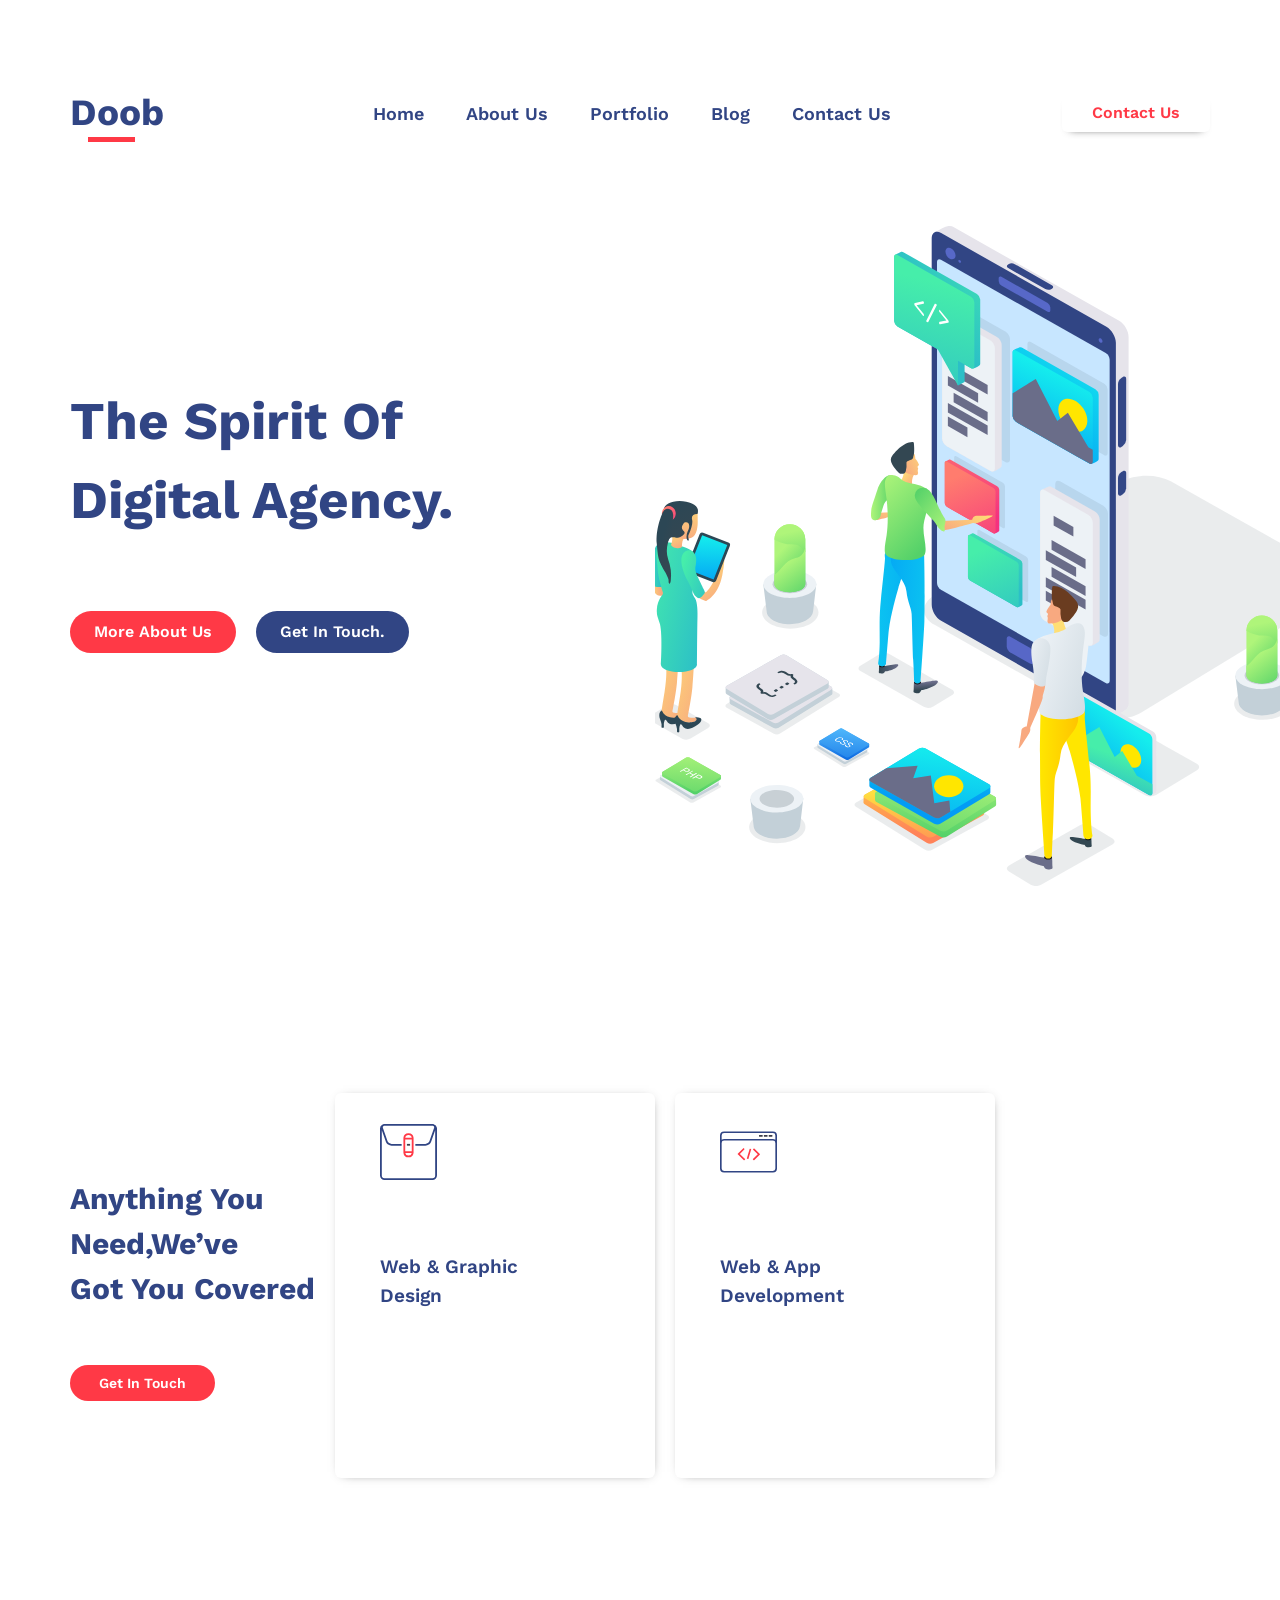
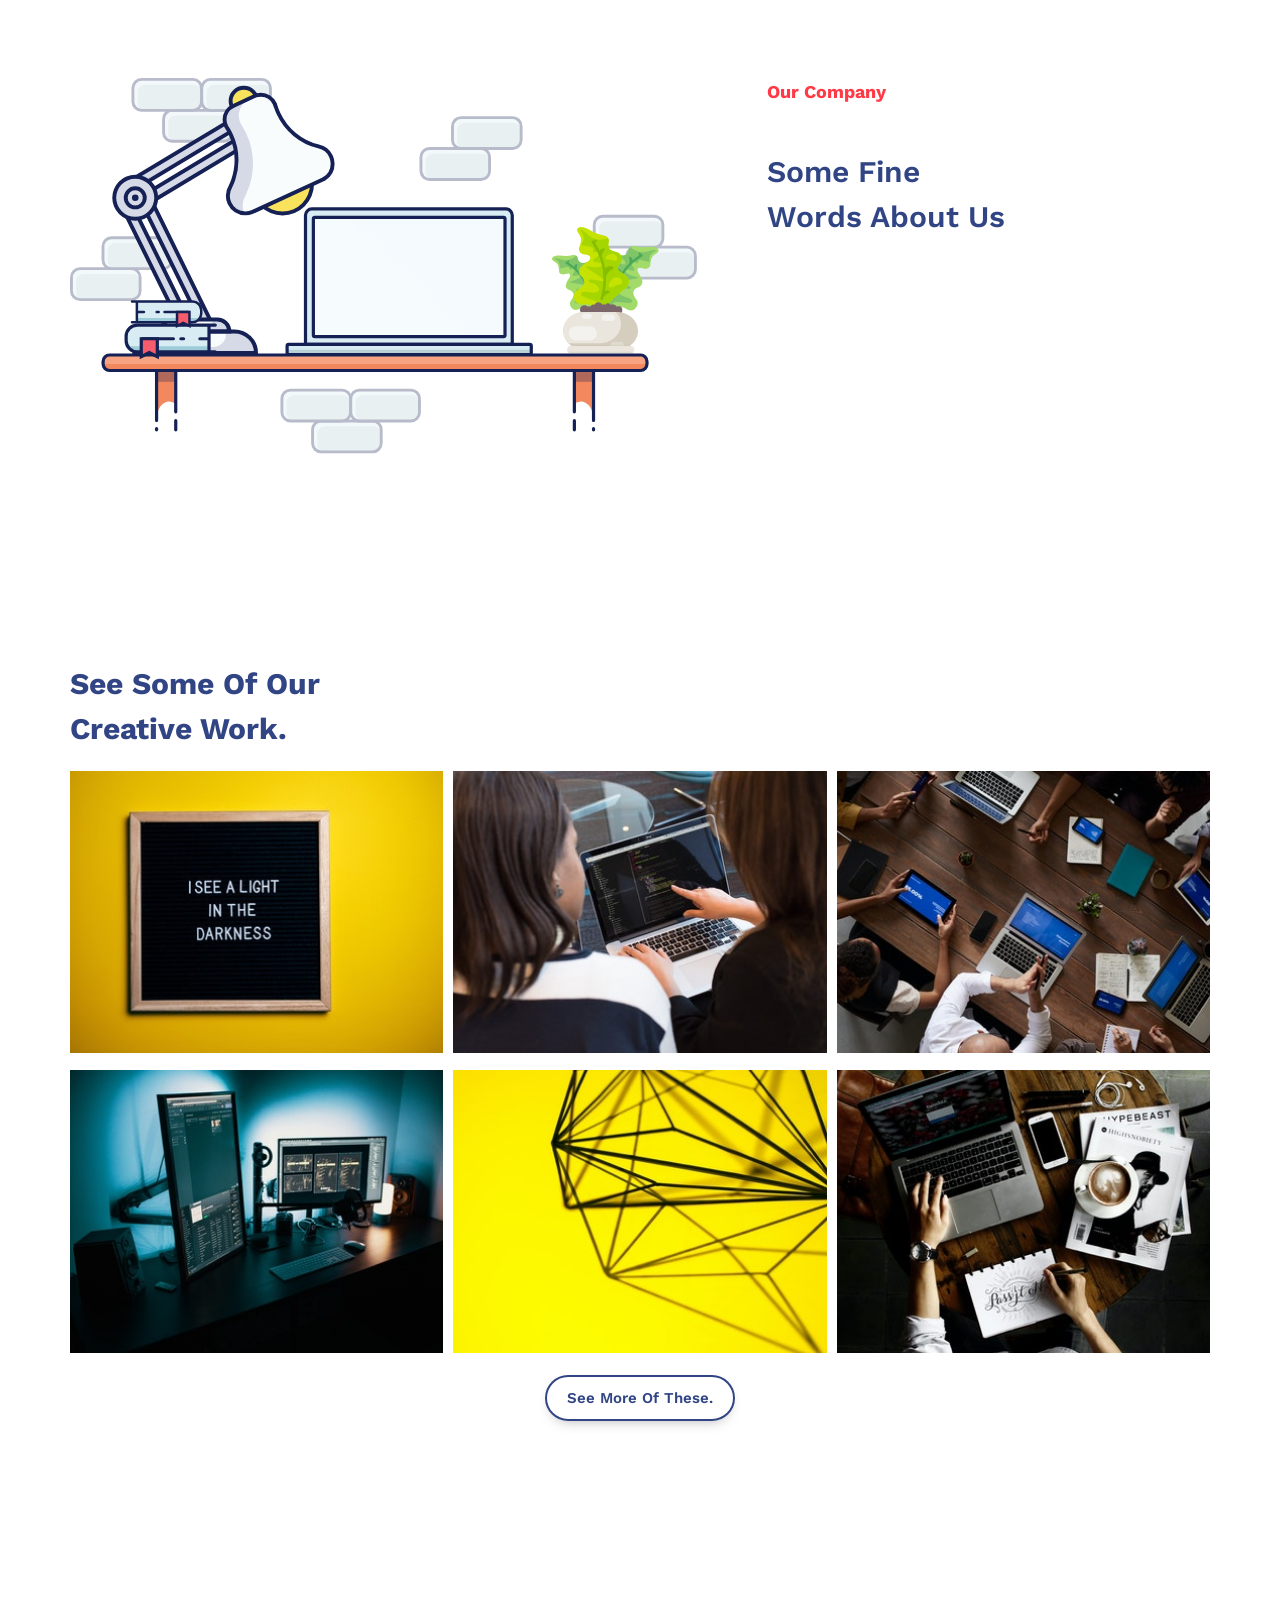
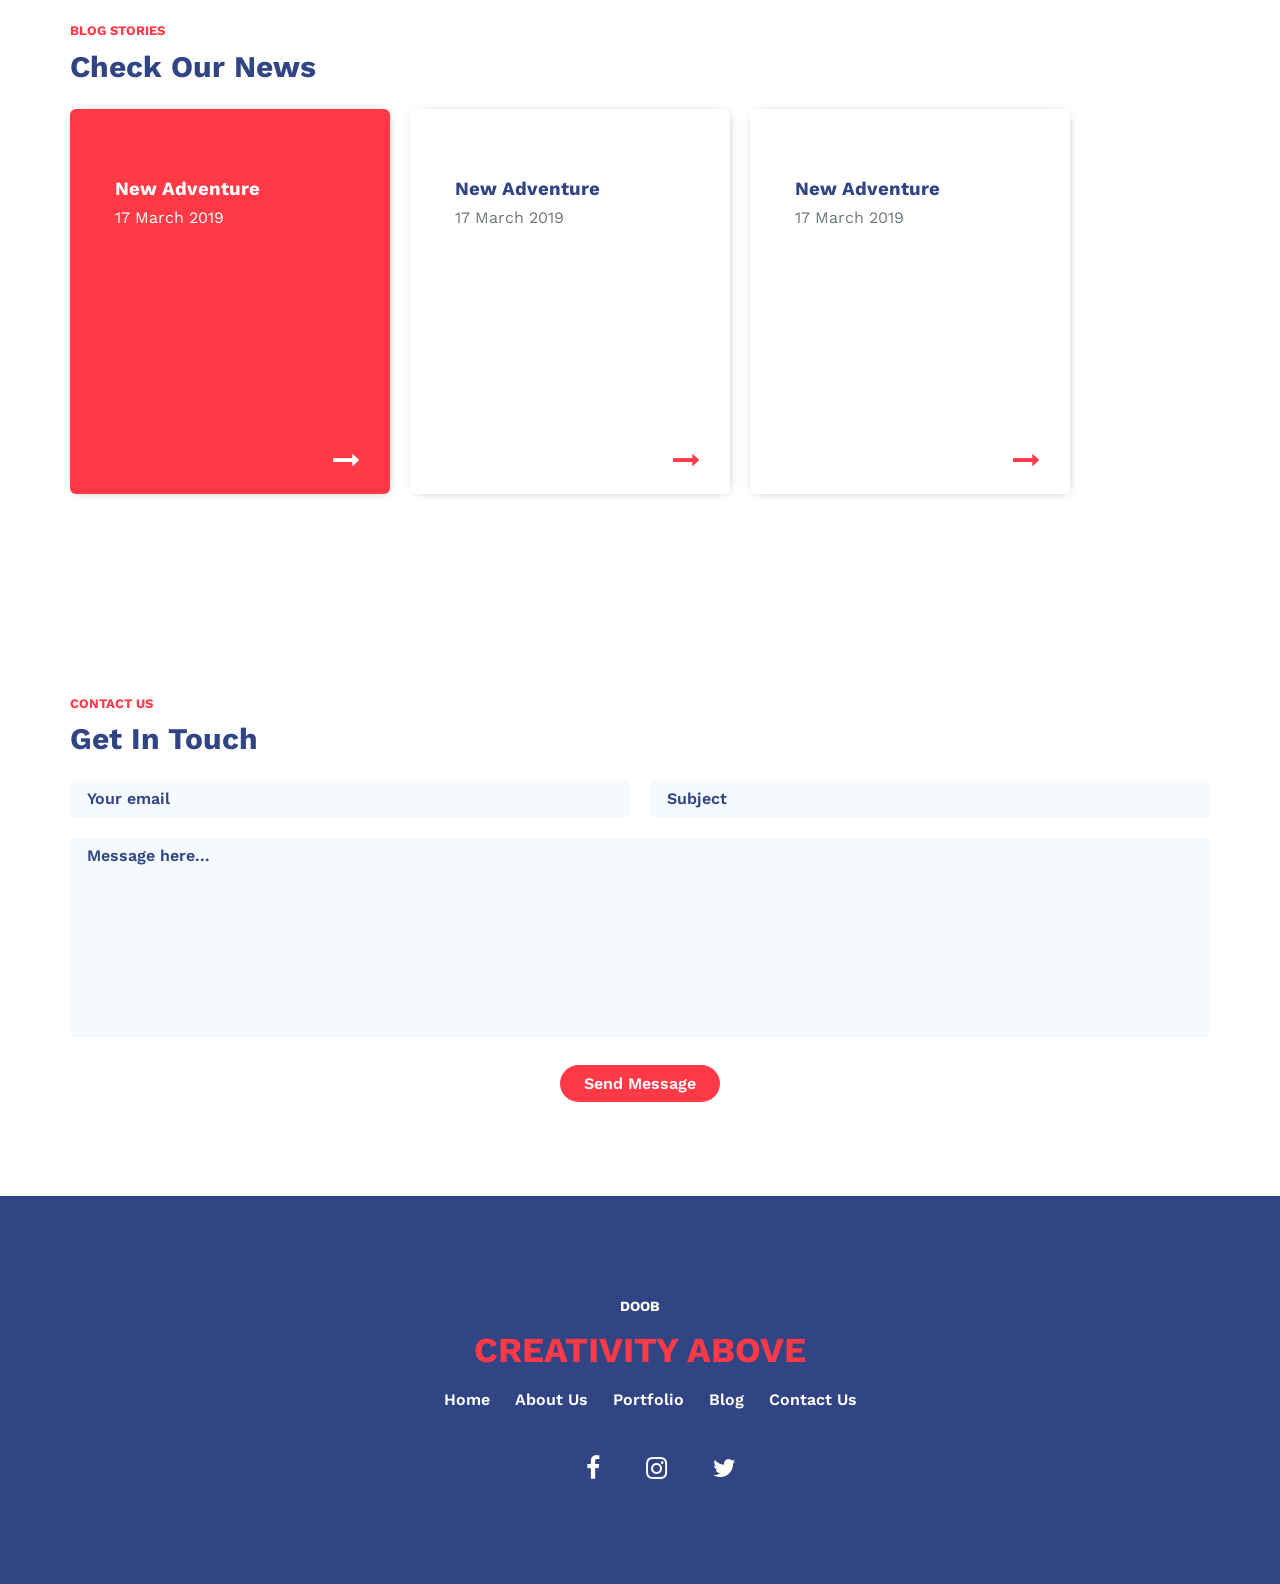
==== commit 0eb2e065: "Added Js File, And make the website responsive" ====
--- a/index.html
+++ b/index.html
@@ -17,7 +17,7 @@
   </head>
   <body>
     <!-- header  -->
-    <header>
+    <header class="header">
       <div class="container">
         <div class="row">
           <h1>
@@ -26,11 +26,11 @@
             </a>
           </h1>
           <nav>
-            <a href="#">home</a>
-            <a href="#">about us</a>
-            <a href="#">portfolio</a>
-            <a href="#">blog</a>
-            <a href="#">contact us</a>
+            <a href="#" data-scroll="home">home</a>
+            <a href="#" data-scroll="about">about us</a>
+            <a href="#" data-scroll="portfolio">portfolio</a>
+            <a href="#" data-scroll="blog">blog</a>
+            <a href="#" data-scroll="contact">contact us</a>
           </nav>
           <div class="buttons">
             <!-- <a href="#" class="lang">EN
@@ -46,7 +46,7 @@
 
     <!-- Hero Section  -->
 
-    <div class="hero">
+    <div class="hero" id="home">
       <div class="container">
         <div class="row">
           <div class="text">
@@ -573,7 +573,7 @@
 
     <!-- About us Section  -->
 
-    <section class="about-us pd">
+    <section class="about-us pd" id="about">
       <div class="container">
         <div class="row">
           <div class="box">
@@ -1120,7 +1120,7 @@
 
     <!-- Portfolio  -->
 
-    <div class="portfolio pd">
+    <div class="portfolio pd" id="portfolio">
       <div class="container">
         <h2>
           See some of our <br>
@@ -1154,7 +1154,7 @@
 
     <!-- Blog  -->
     
-    <div class="blog pd">
+    <div class="blog pd" id="blog">
       <div class="container">
         <h4>BLOG STORIES</h4>
         <h2>Check Our News</h2>
@@ -1194,7 +1194,7 @@
 
     <!-- Contact us  -->
 
-    <div class="contact-us pd">
+    <div class="contact-us pd" id="contact">
       <div class="container">
         <h4>Contact Us</h4>
         <h2>Get in Touch</h2>
@@ -1221,11 +1221,11 @@
       <h5>Doob</h5>
       <h2>CREATIVITY ABOVE</h2>
       <div class="links">
-        <a href="#">home</a>
-        <a href="#">about us</a>
-        <a href="#">portfolio</a>
-        <a href="#">blog</a>
-        <a href="#">contact us</a>
+        <a href="#" data-scroll="home">home</a>
+        <a href="#" data-scroll="about">about us</a>
+        <a href="#" data-scroll="portfolio">portfolio</a>
+        <a href="#" data-scroll="blog">blog</a>
+        <a href="#" data-scroll="contact">contact us</a>
       </div>
       <span> © 2019 - Doob,All Right Reserved</span>
       <div class="icons">
@@ -1236,6 +1236,12 @@
     </footer>
 
     <!-- Footer  -->
+
+    <!-- Scroll To Top  -->
+
+    <i class="fa fa-arrow-up to-top" aria-hidden="true"></i>
+
+    <!-- Scroll To Top  -->
     
     <script src="js/sweetalert2.min.js"></script>
     <script src="js/jquery-3.5.1.min.js"></script>
--- a/scss/main.css
+++ b/scss/main.css
@@ -31,7 +31,8 @@
       padding-left: 37px;
       color: #314584;
       font-size: 18px;
-      font-weight: 600; }
+      font-weight: 600;
+      transition: .3s; }
     header .row .buttons a {
       color: #314584;
       font-weight: 600; }
@@ -46,6 +47,9 @@
         background-color: transparent;
         box-shadow: none; }
 
+@media (min-width: 320px) and (max-width: 480px) {
+  header h1 {
+    text-align: center; } }
 .hero {
   overflow: hidden;
   display: flex;
@@ -90,11 +94,25 @@
             background-color: transparent;
             color: #314584; }
 
+@media (min-width: 320px) and (max-width: 768px) {
+  .hero {
+    text-align: center; }
+    .hero .row {
+      gap: 40px; }
+      .hero .row h1 {
+        font-size: 40px !important; }
+      .hero .row .buttons {
+        justify-content: center;
+        margin-bottom: 80px; }
+      .hero .row .img svg {
+        height: auto;
+        width: 328px; } }
 .about-us {
   overflow: hidden; }
   .about-us .row {
-    display: grid;
-    grid-template-columns: repeat(3, minmax(250px, 1fr));
+    display: flex;
+    flex-flow: row wrap;
+    align-items: center;
     gap: 20px; }
     .about-us .row .box h2 {
       font-size: 30px;
@@ -194,6 +212,21 @@
       font-weight: 600;
       font-size: 30px; }
 
+@media (min-width: 320px) and (max-width: 768px) {
+  .about-us .row {
+    flex-flow: column wrap;
+    justify-content: center;
+    gap: 50px; }
+
+  .company {
+    text-align: center; }
+    .company .row {
+      flex-flow: column wrap;
+      justify-content: center;
+      gap: 50px; }
+      .company .row .img svg {
+        height: auto;
+        width: 343px; } }
 .portfolio {
   overflow: hidden; }
   .portfolio h2 {
@@ -221,6 +254,8 @@
     gap: 10px 10px; }
     .portfolio .row .img {
       max-width: 100%; }
+      .portfolio .row .img img {
+        width: 100%; }
 
 .blog {
   overflow: hidden; }
@@ -233,8 +268,9 @@
     font-size: 30px;
     margin-bottom: 20px; }
   .blog .row {
-    display: grid;
-    grid-template-columns: repeat(3, minmax(250px, 1fr));
+    display: flex;
+    flex-flow: row wrap;
+    align-items: center;
     gap: 20px; }
     .blog .row .adventure.active {
       background-color: #FF3946;
@@ -317,6 +353,11 @@
         color: #FF3946;
         font-size: 27px; }
 
+@media (min-width: 320px) and (max-width: 768px) {
+  .blog .row {
+    flex-flow: column wrap;
+    justify-content: center;
+    gap: 50px; } }
 .contact-us {
   overflow: hidden; }
   .contact-us h4 {
@@ -337,8 +378,8 @@
       flex: 1; }
   .contact-us .row input,
   .contact-us .row textarea {
+    outline: none;
     border: none;
-    outline: none;
     display: inline-block;
     padding: 9px 17px;
     background-color: #F4FAFE;
@@ -352,7 +393,8 @@
       font-size: 1rem; }
   .contact-us .row textarea {
     height: 200px;
-    width: 100%; }
+    width: 100%;
+    resize: none; }
   .contact-us .send-btn {
     text-align: center;
     margin-top: 27px; }
@@ -402,6 +444,9 @@
     .footer .icons i:hover {
       transform: rotate(360deg); }
 
+@media (min-width: 320px) and (max-width: 768px) {
+  .footer .links a {
+    padding-left: 36px; } }
 html {
   font-size: 100%;
   box-sizing: border-box; }
@@ -443,4 +488,26 @@
   color: #fbc531;
   background-color: #2f3640; }
 
+.to-top {
+  overflow: hidden;
+  display: block;
+  position: fixed;
+  right: -50px;
+  bottom: 20px;
+  background-color: #FF3946;
+  color: #FFFFFF;
+  width: 40px;
+  height: 40px;
+  cursor: pointer;
+  border-radius: 50%;
+  font-size: 17px;
+  text-align: center;
+  line-height: 40px;
+  transition: .4s; }
+  .to-top:hover {
+    background-color: #314584; }
+
+.to-top.show {
+  right: 20px; }
+
 /*# sourceMappingURL=main.css.map */
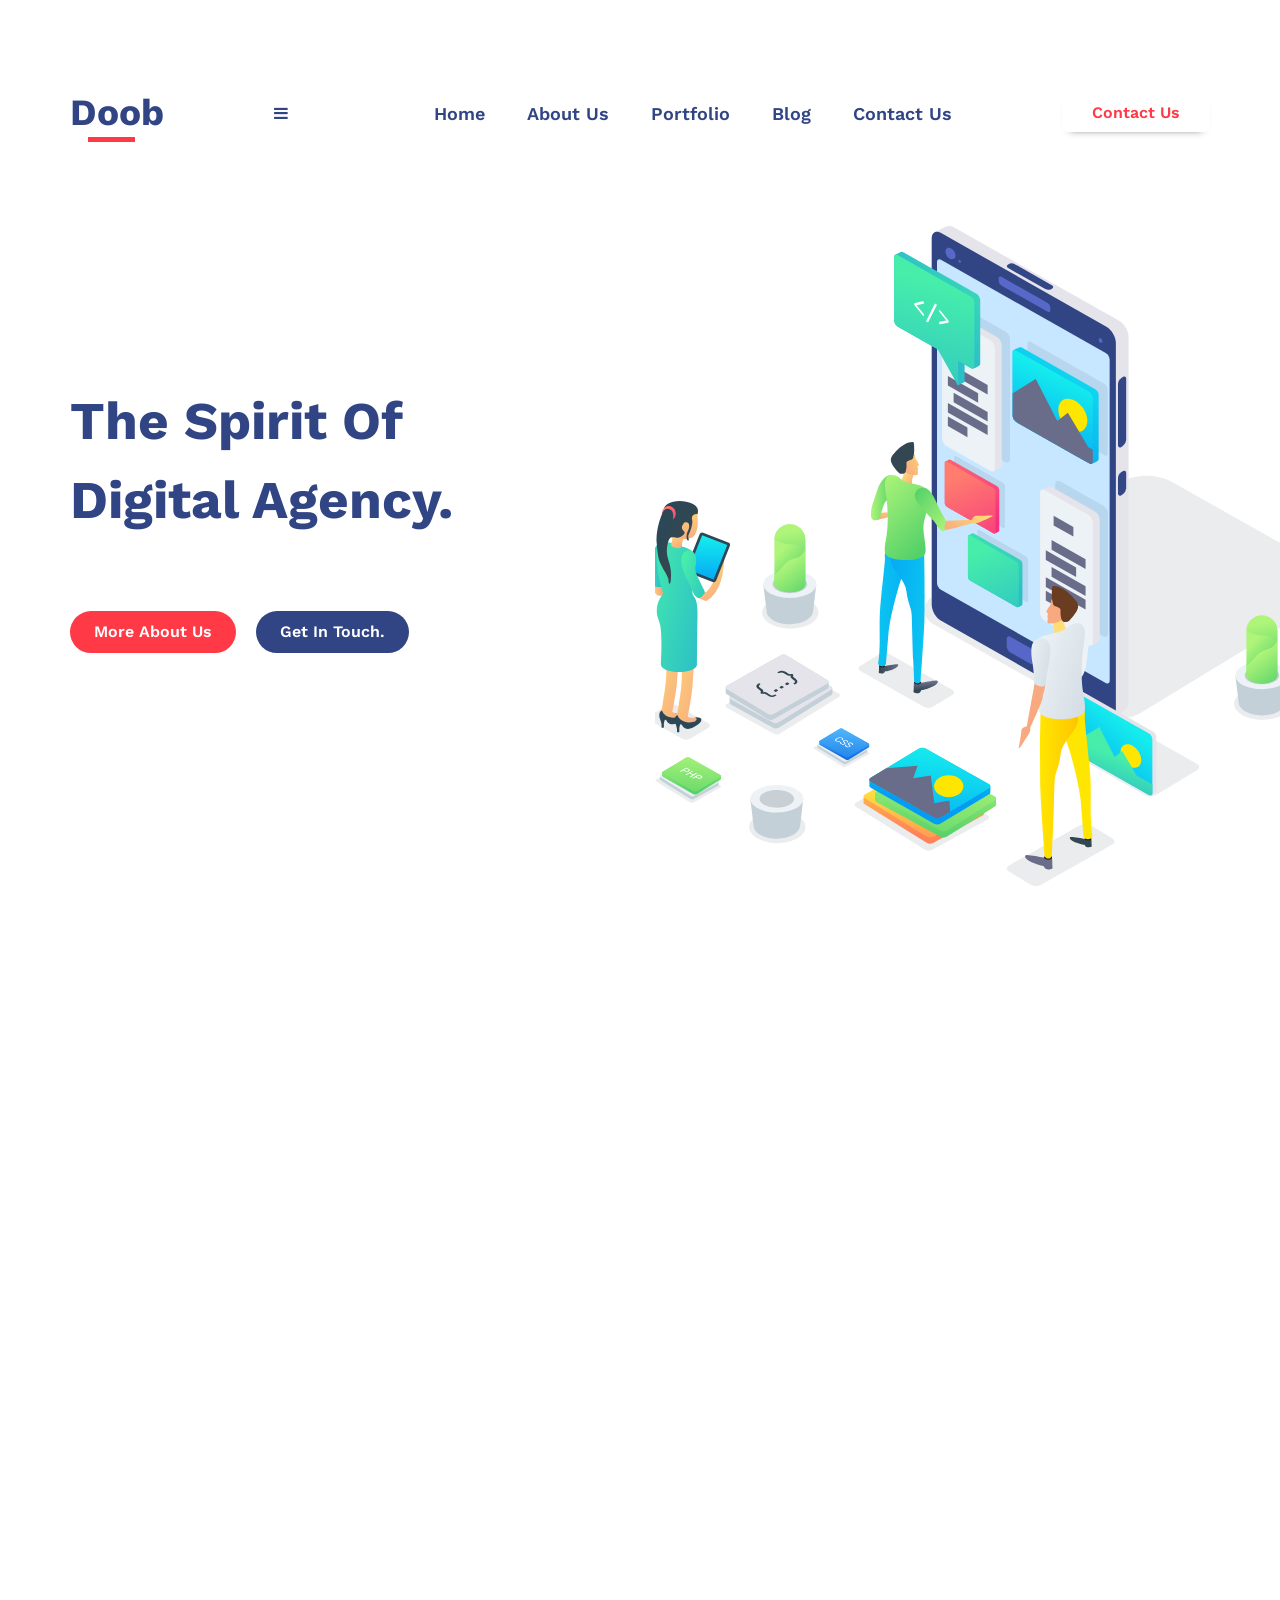
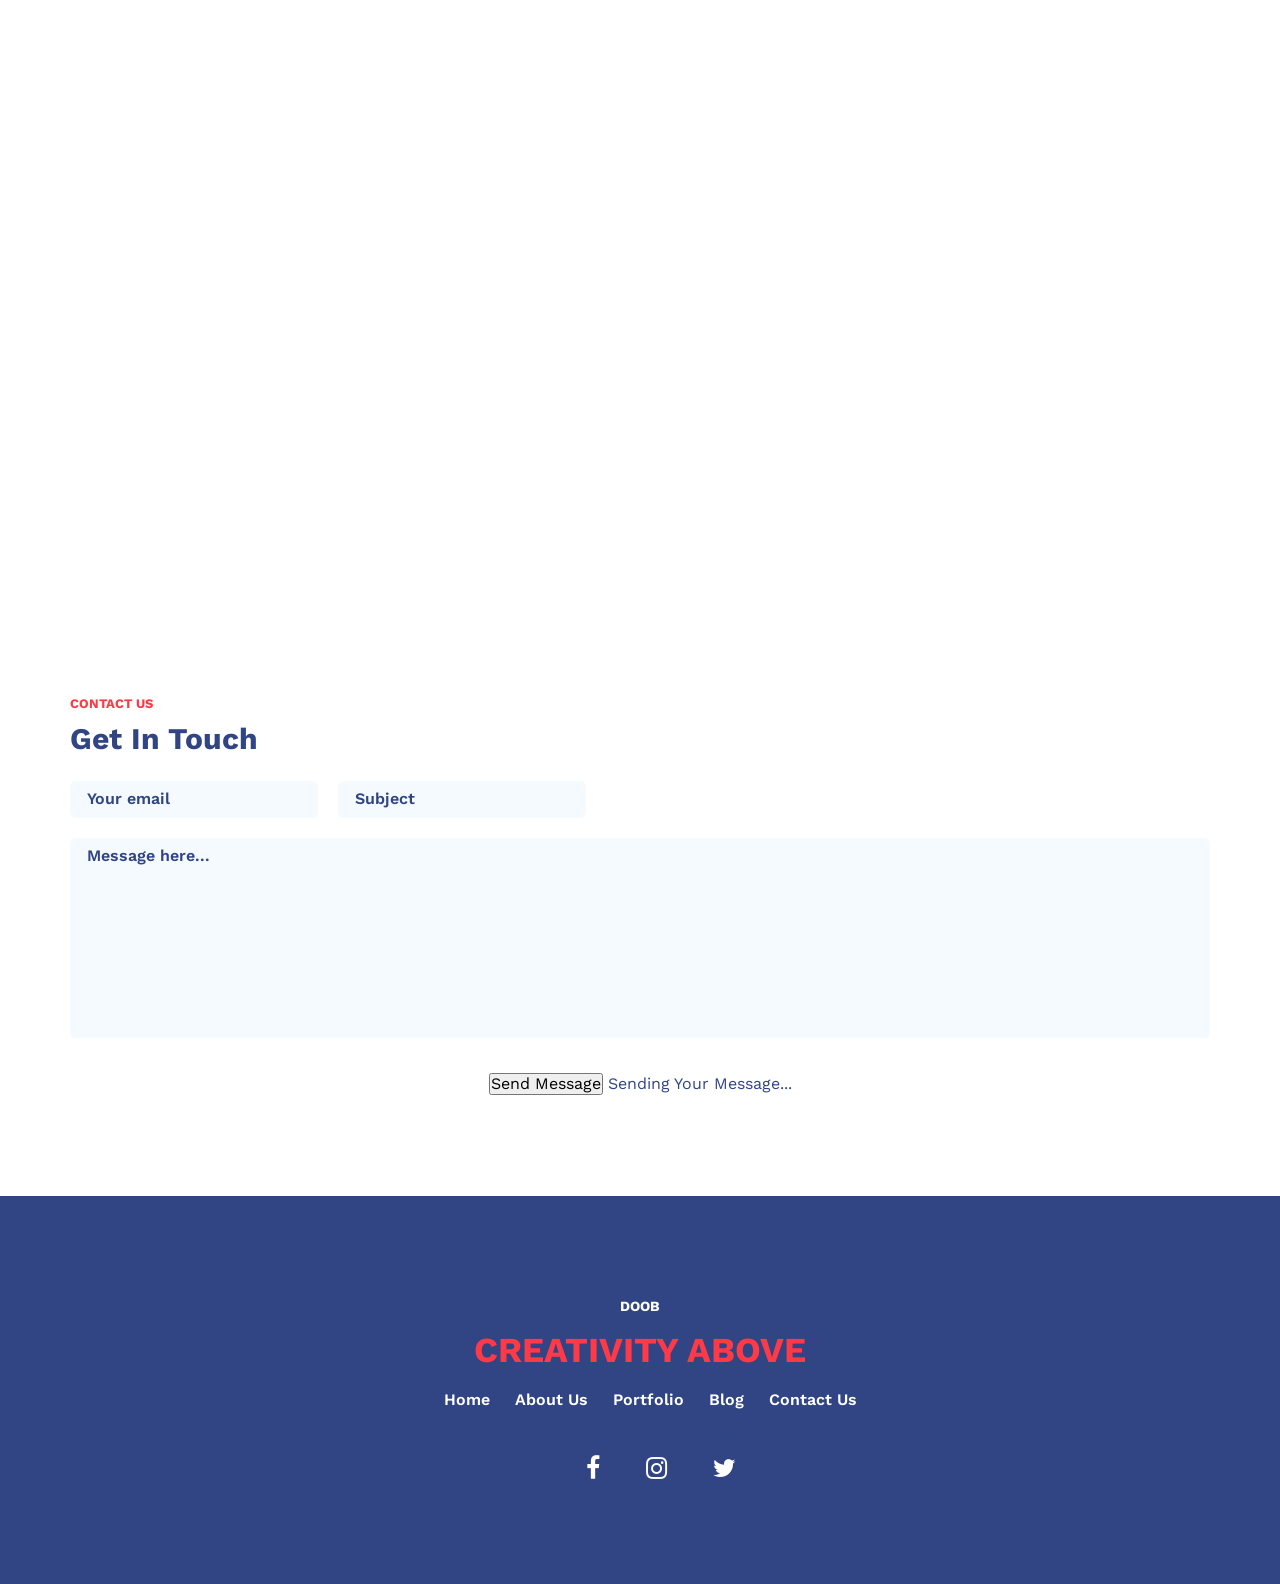
==== commit 484a21ad: "edit path of js files" ====
--- a/index.html
+++ b/index.html
@@ -8,8 +8,8 @@
     <meta name="description" content="Doob is fully layered PSD template,every element is on one layer,gruped and organized">
     <title>Doob</title>
     <link rel="stylesheet" href="scss/normalize.css">
-    <link rel="stylesheet" href="scss/sweetalert2.min.css">
     <link rel="stylesheet" href="scss/font-awesome.min.css">
+    <link href="https://unpkg.com/aos@2.3.1/dist/aos.css" rel="stylesheet">
     <link rel="stylesheet" href="scss/main.css">
     <link rel="preconnect" href="https://fonts.gstatic.com">
     <link href="https://fonts.googleapis.com/css2?family=Work+Sans:wght@300;400;600;700;800&display=swap" rel="stylesheet">
@@ -18,25 +18,28 @@
   <body>
     <!-- header  -->
     <header class="header">
-      <div class="container">
-        <div class="row">
-          <h1>
-            <a href="index.html" class="logo">
-              Doob
-            </a>
-          </h1>
-          <nav>
-            <a href="#" data-scroll="home">home</a>
-            <a href="#" data-scroll="about">about us</a>
-            <a href="#" data-scroll="portfolio">portfolio</a>
-            <a href="#" data-scroll="blog">blog</a>
-            <a href="#" data-scroll="contact">contact us</a>
-          </nav>
-          <div class="buttons">
-            <!-- <a href="#" class="lang">EN
-              <i class="fa fa-angle-down"></i>
-            </a> -->
-            <a href="#" class="contact-us">contact us</a>
+      <div class="fixed-nav">
+        <div class="container">
+          <div class="row">
+            <h1 style="user-select: none;">
+              <a href="index.html" class="logo" translate="no" draggable="false">
+                Doob
+              </a>
+            </h1>
+            <i class="fa fa-bars humbrger" id="toggle"></i>
+            <nav class="show">
+              <a href="#" data-scroll="home">home</a>
+              <a href="#" data-scroll="about">about us</a>
+              <a href="#" data-scroll="portfolio">portfolio</a>
+              <a href="#" data-scroll="blog">blog</a>
+              <a href="#" data-scroll="contact">contact us</a>
+            </nav>
+            <div class="buttons">
+              <!-- <a href="#" class="lang">EN
+                <i class="fa fa-angle-down"></i>
+              </a> -->
+              <a href="#" class="contact-us">contact us</a>
+            </div>
           </div>
         </div>
       </div>
@@ -573,7 +576,7 @@
 
     <!-- About us Section  -->
 
-    <section class="about-us pd" id="about">
+    <section class="about-us pd" id="about" data-aos="fade-up">
       <div class="container">
         <div class="row">
           <div class="box">
@@ -631,7 +634,7 @@
     </section>
 
 
-    <section class="company pd">
+    <section class="company pd" data-aos="fade-right">
       <div class="container">
         <div class="row">
           <div class="img">
@@ -1120,7 +1123,7 @@
 
     <!-- Portfolio  -->
 
-    <div class="portfolio pd" id="portfolio">
+    <div class="portfolio pd" id="portfolio" data-aos="fade-left">
       <div class="container">
         <h2>
           See some of our <br>
@@ -1154,7 +1157,7 @@
 
     <!-- Blog  -->
     
-    <div class="blog pd" id="blog">
+    <div class="blog pd" id="blog" data-aos="zoom-out-right">
       <div class="container">
         <h4>BLOG STORIES</h4>
         <h2>Check Our News</h2>
@@ -1196,20 +1199,30 @@
 
     <div class="contact-us pd" id="contact">
       <div class="container">
-        <h4>Contact Us</h4>
-        <h2>Get in Touch</h2>
-        <div class="row">
-          <div class="inputs">
-            <input type="email" placeholder="Your email">
-            <input type="text" placeholder="Subject">
-          </div>
-          <div class="message">
-            <textarea placeholder="Message here..."></textarea>
-          </div>
-        </div>
-        <div class="send-btn">
-          <a href="#">Send Message</a>
-        </div>
+        <form action="">
+          <h4>Contact Us</h4>
+          <h2>Get in Touch</h2>
+          <div class="row">
+            <div class="inputs">
+              <div class="email">
+                <input type="email" placeholder="Your email" autofocus name="email">
+                <div class="emailMsg"></div>
+              </div>
+              <div class="subject">
+                <input type="text" placeholder="Subject" maxlength="30" name="subject">
+                <div class="subjectMsg"></div>
+              </div>
+            </div>
+            <div class="message">
+              <textarea placeholder="Message here..." maxlength="600" name="message"></textarea>
+              <div class="textMsg"></div>
+            </div>
+          </div>
+          <div class="send-btn">
+            <button type="submit">Send Message</button>
+            <span>Sending your message...</span>
+          </div>
+      </form>
       </div>
     </div>
 
@@ -1229,9 +1242,9 @@
       </div>
       <span> © 2019 - Doob,All Right Reserved</span>
       <div class="icons">
-        <i class="fa fa-facebook" aria-hidden="true"></i>
-        <i class="fa fa-instagram" aria-hidden="true"></i>
-        <i class="fa fa-twitter" aria-hidden="true"></i>
+        <i class="fa fa-facebook"></i>
+        <i class="fa fa-instagram"></i>
+        <i class="fa fa-twitter"></i>
       </div>
     </footer>
 
@@ -1242,9 +1255,8 @@
     <i class="fa fa-arrow-up to-top" aria-hidden="true"></i>
 
     <!-- Scroll To Top  -->
-    
-    <script src="js/sweetalert2.min.js"></script>
-    <script src="js/jquery-3.5.1.min.js"></script>
-    <script src="js/main.js"></script>
+    <script src="./js/jquery-3.5.1.min.js"></script>
+    <script src="https://unpkg.com/aos@2.3.1/dist/aos.js"></script>
+    <script src="./js/main.js"></script>
   </body>
 </html>
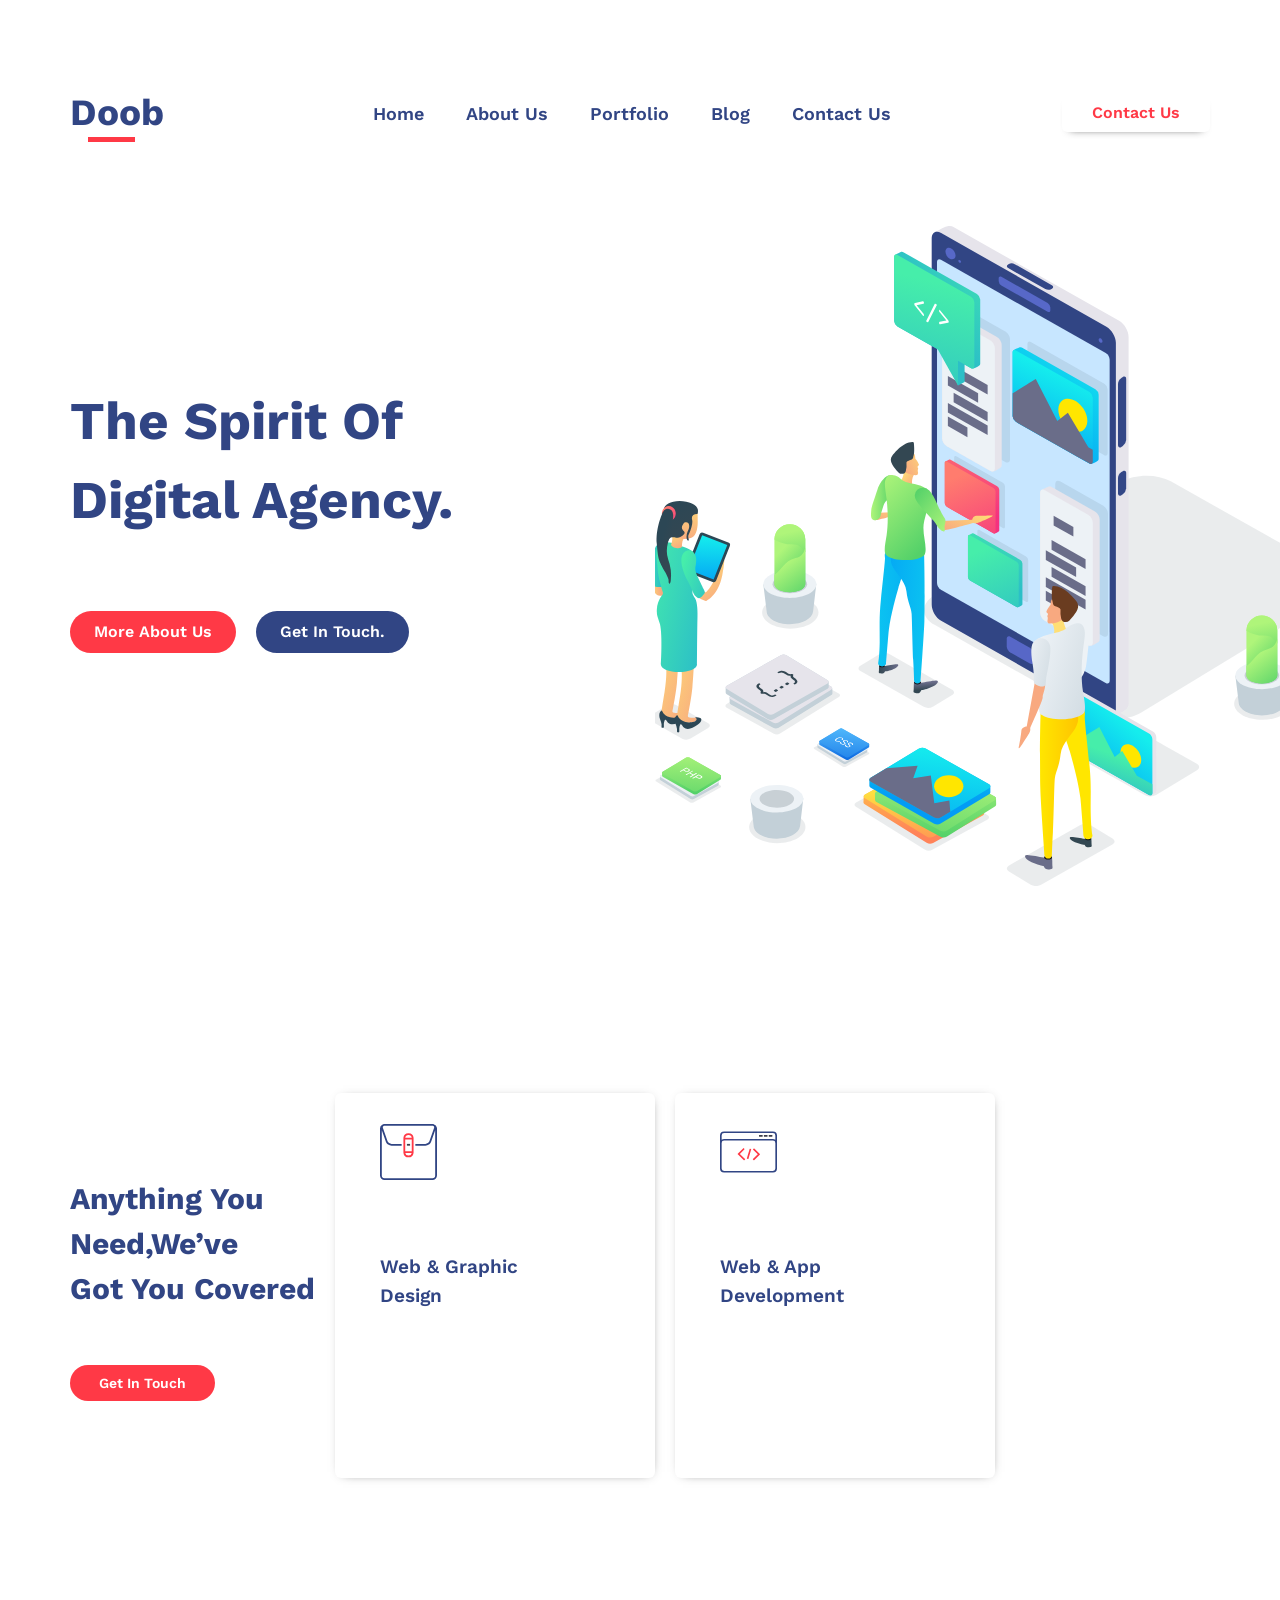
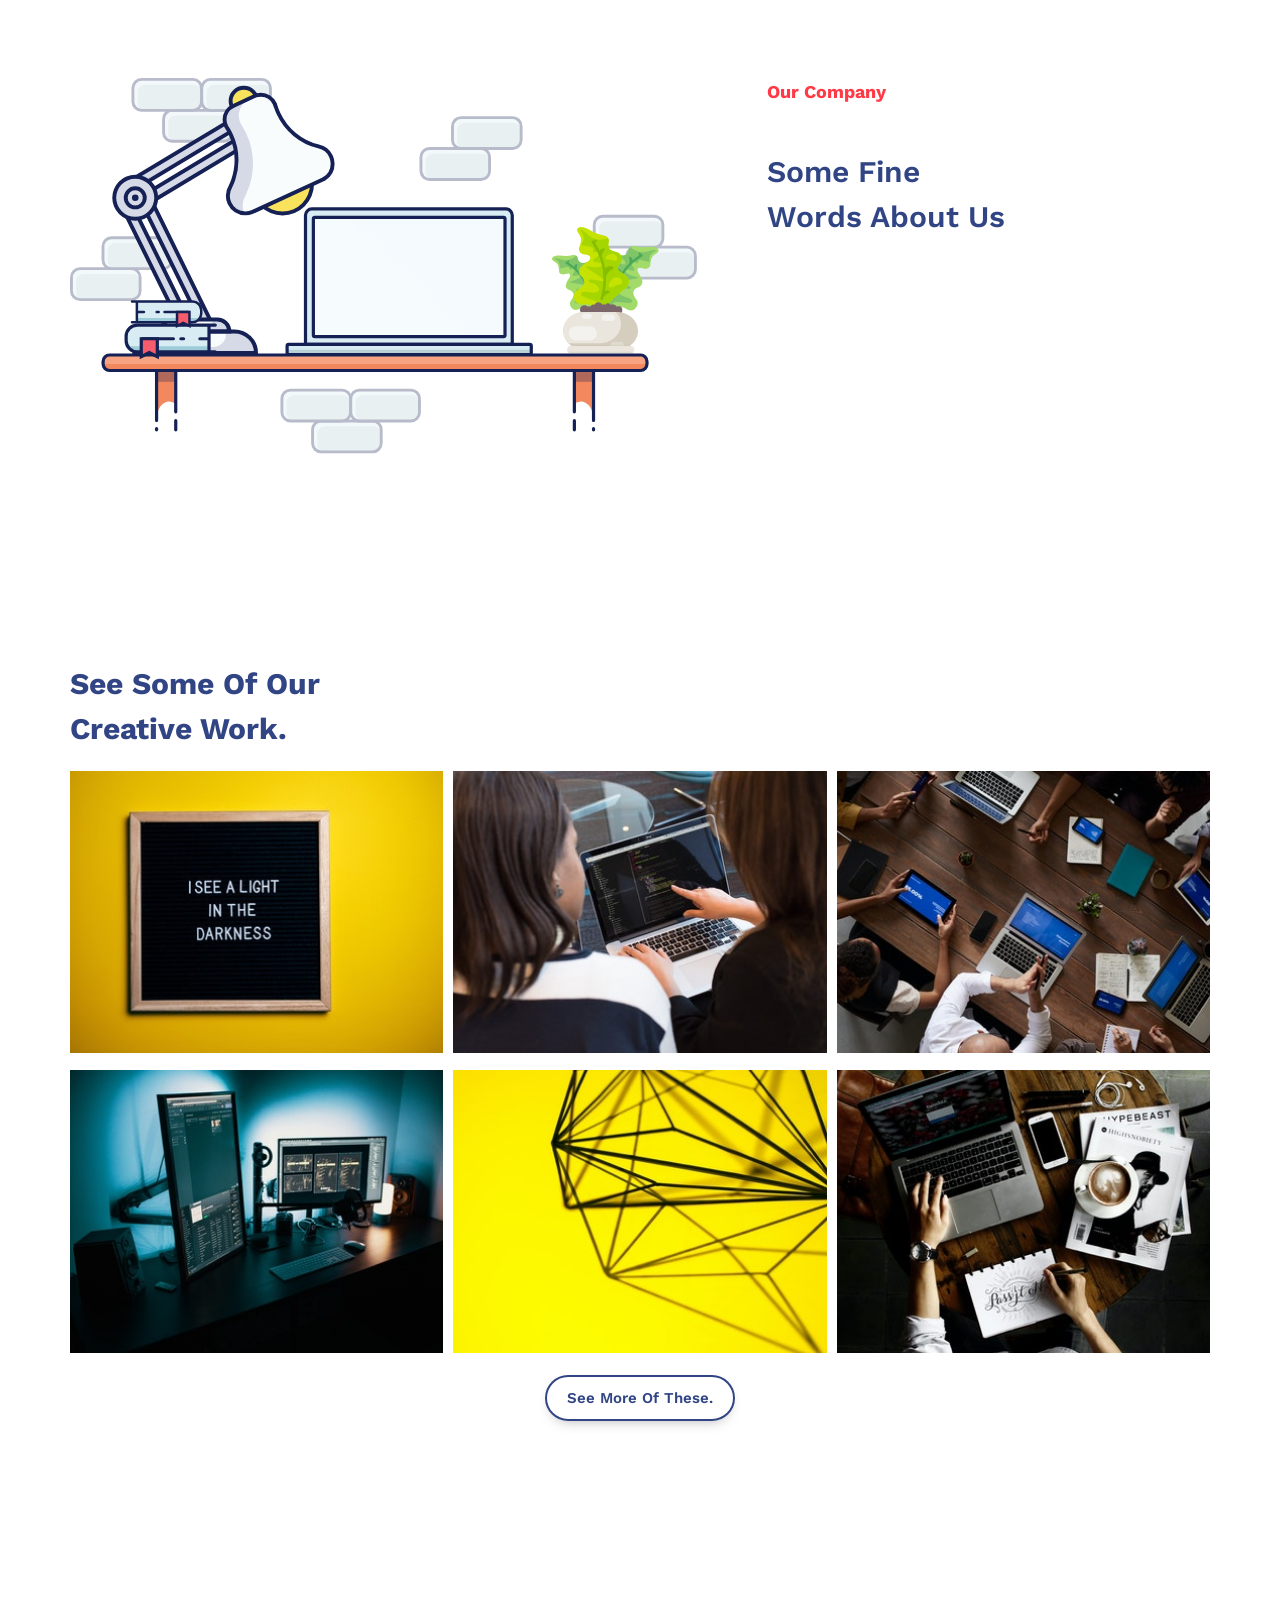
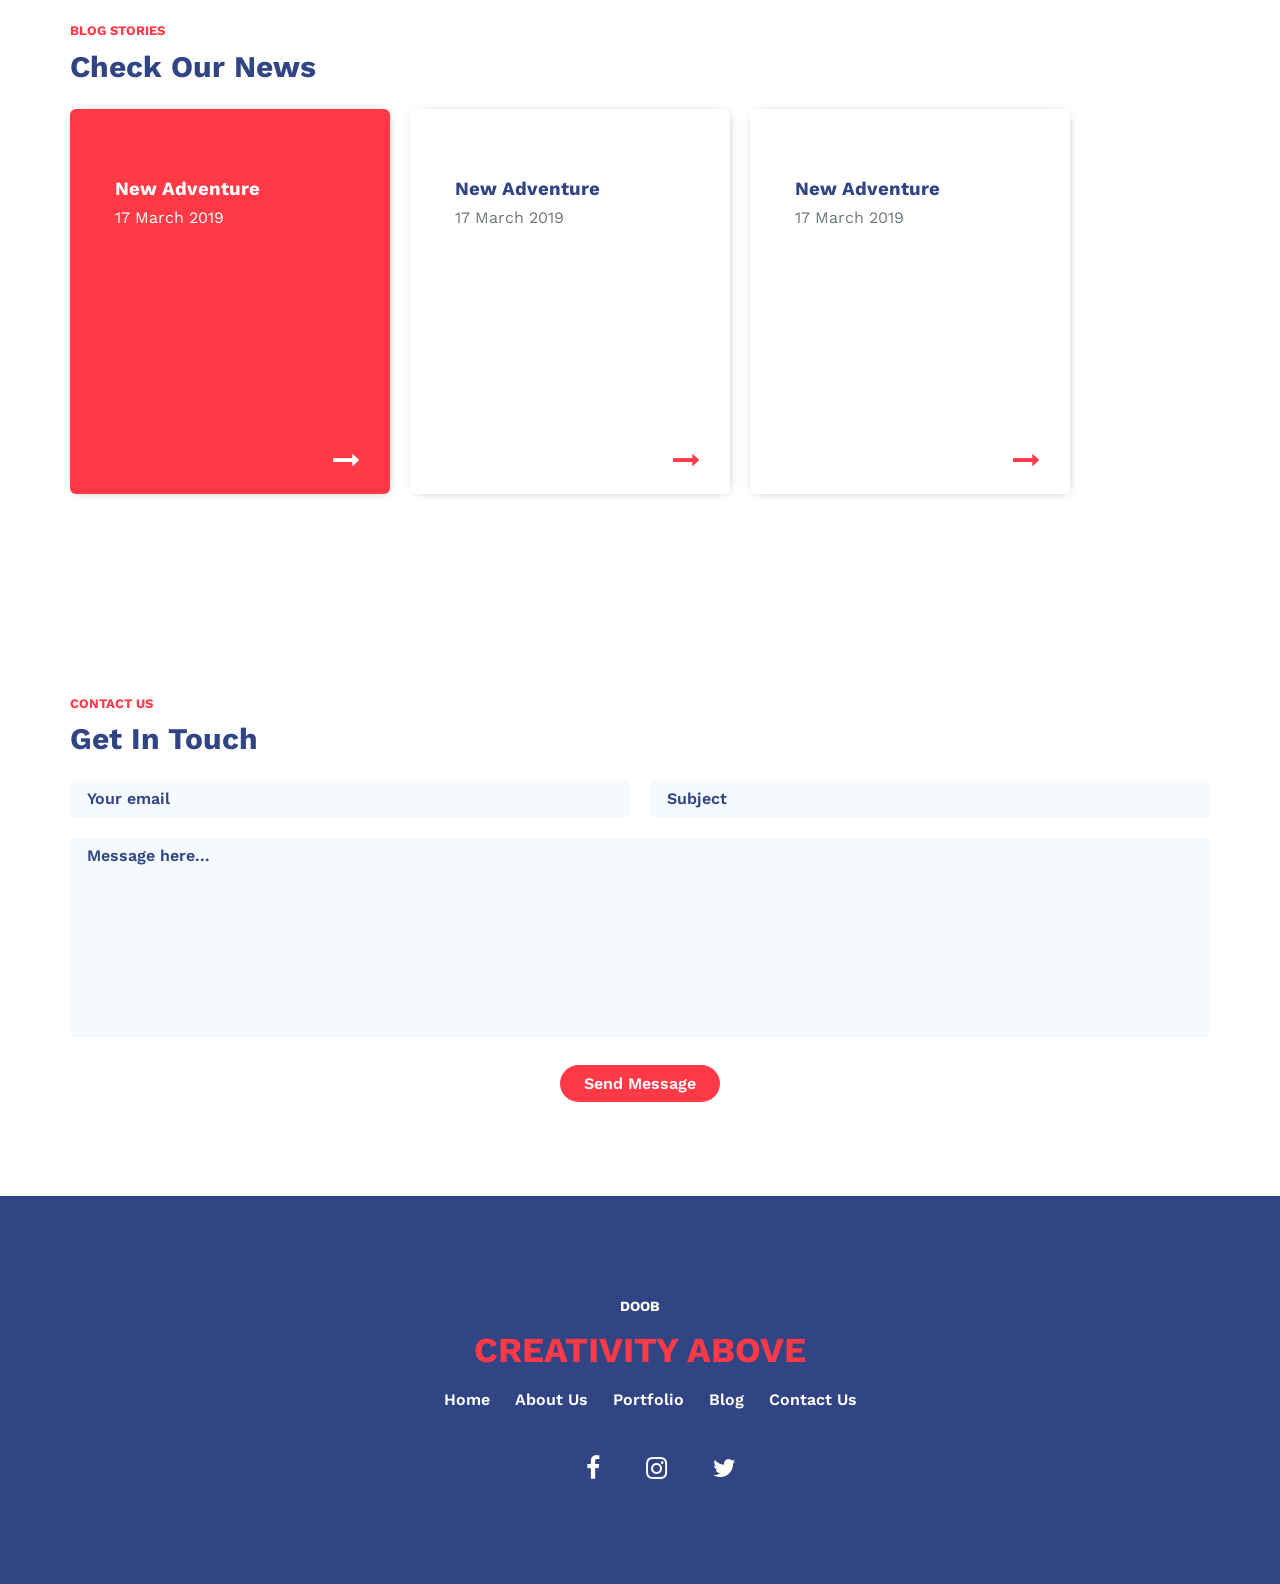
==== commit 0e159c70: "update path" ====
--- a/index.html
+++ b/index.html
@@ -8,8 +8,8 @@
     <meta name="description" content="Doob is fully layered PSD template,every element is on one layer,gruped and organized">
     <title>Doob</title>
     <link rel="stylesheet" href="scss/normalize.css">
+    <link rel="stylesheet" href="scss/sweetalert2.min.css">
     <link rel="stylesheet" href="scss/font-awesome.min.css">
-    <link href="https://unpkg.com/aos@2.3.1/dist/aos.css" rel="stylesheet">
     <link rel="stylesheet" href="scss/main.css">
     <link rel="preconnect" href="https://fonts.gstatic.com">
     <link href="https://fonts.googleapis.com/css2?family=Work+Sans:wght@300;400;600;700;800&display=swap" rel="stylesheet">
@@ -18,28 +18,25 @@
   <body>
     <!-- header  -->
     <header class="header">
-      <div class="fixed-nav">
-        <div class="container">
-          <div class="row">
-            <h1 style="user-select: none;">
-              <a href="index.html" class="logo" translate="no" draggable="false">
-                Doob
-              </a>
-            </h1>
-            <i class="fa fa-bars humbrger" id="toggle"></i>
-            <nav class="show">
-              <a href="#" data-scroll="home">home</a>
-              <a href="#" data-scroll="about">about us</a>
-              <a href="#" data-scroll="portfolio">portfolio</a>
-              <a href="#" data-scroll="blog">blog</a>
-              <a href="#" data-scroll="contact">contact us</a>
-            </nav>
-            <div class="buttons">
-              <!-- <a href="#" class="lang">EN
-                <i class="fa fa-angle-down"></i>
-              </a> -->
-              <a href="#" class="contact-us">contact us</a>
-            </div>
+      <div class="container">
+        <div class="row">
+          <h1>
+            <a href="index.html" class="logo">
+              Doob
+            </a>
+          </h1>
+          <nav>
+            <a href="#" data-scroll="home">home</a>
+            <a href="#" data-scroll="about">about us</a>
+            <a href="#" data-scroll="portfolio">portfolio</a>
+            <a href="#" data-scroll="blog">blog</a>
+            <a href="#" data-scroll="contact">contact us</a>
+          </nav>
+          <div class="buttons">
+            <!-- <a href="#" class="lang">EN
+              <i class="fa fa-angle-down"></i>
+            </a> -->
+            <a href="#" class="contact-us">contact us</a>
           </div>
         </div>
       </div>
@@ -576,7 +573,7 @@
 
     <!-- About us Section  -->
 
-    <section class="about-us pd" id="about" data-aos="fade-up">
+    <section class="about-us pd" id="about">
       <div class="container">
         <div class="row">
           <div class="box">
@@ -634,7 +631,7 @@
     </section>
 
 
-    <section class="company pd" data-aos="fade-right">
+    <section class="company pd">
       <div class="container">
         <div class="row">
           <div class="img">
@@ -1123,7 +1120,7 @@
 
     <!-- Portfolio  -->
 
-    <div class="portfolio pd" id="portfolio" data-aos="fade-left">
+    <div class="portfolio pd" id="portfolio">
       <div class="container">
         <h2>
           See some of our <br>
@@ -1157,7 +1154,7 @@
 
     <!-- Blog  -->
     
-    <div class="blog pd" id="blog" data-aos="zoom-out-right">
+    <div class="blog pd" id="blog">
       <div class="container">
         <h4>BLOG STORIES</h4>
         <h2>Check Our News</h2>
@@ -1199,30 +1196,20 @@
 
     <div class="contact-us pd" id="contact">
       <div class="container">
-        <form action="">
-          <h4>Contact Us</h4>
-          <h2>Get in Touch</h2>
-          <div class="row">
-            <div class="inputs">
-              <div class="email">
-                <input type="email" placeholder="Your email" autofocus name="email">
-                <div class="emailMsg"></div>
-              </div>
-              <div class="subject">
-                <input type="text" placeholder="Subject" maxlength="30" name="subject">
-                <div class="subjectMsg"></div>
-              </div>
-            </div>
-            <div class="message">
-              <textarea placeholder="Message here..." maxlength="600" name="message"></textarea>
-              <div class="textMsg"></div>
-            </div>
-          </div>
-          <div class="send-btn">
-            <button type="submit">Send Message</button>
-            <span>Sending your message...</span>
-          </div>
-      </form>
+        <h4>Contact Us</h4>
+        <h2>Get in Touch</h2>
+        <div class="row">
+          <div class="inputs">
+            <input type="email" placeholder="Your email">
+            <input type="text" placeholder="Subject">
+          </div>
+          <div class="message">
+            <textarea placeholder="Message here..."></textarea>
+          </div>
+        </div>
+        <div class="send-btn">
+          <a href="#">Send Message</a>
+        </div>
       </div>
     </div>
 
@@ -1242,9 +1229,9 @@
       </div>
       <span> © 2019 - Doob,All Right Reserved</span>
       <div class="icons">
-        <i class="fa fa-facebook"></i>
-        <i class="fa fa-instagram"></i>
-        <i class="fa fa-twitter"></i>
+        <i class="fa fa-facebook" aria-hidden="true"></i>
+        <i class="fa fa-instagram" aria-hidden="true"></i>
+        <i class="fa fa-twitter" aria-hidden="true"></i>
       </div>
     </footer>
 
@@ -1255,8 +1242,9 @@
     <i class="fa fa-arrow-up to-top" aria-hidden="true"></i>
 
     <!-- Scroll To Top  -->
-    <script src="./js/jquery-3.5.1.min.js"></script>
-    <script src="https://unpkg.com/aos@2.3.1/dist/aos.js"></script>
+    
+    <script src="./js/sweetalert2.min.js"></script>
+    <script src="js/jquery-3.5.1.min.js"></script>
     <script src="./js/main.js"></script>
   </body>
-</html>+</html>
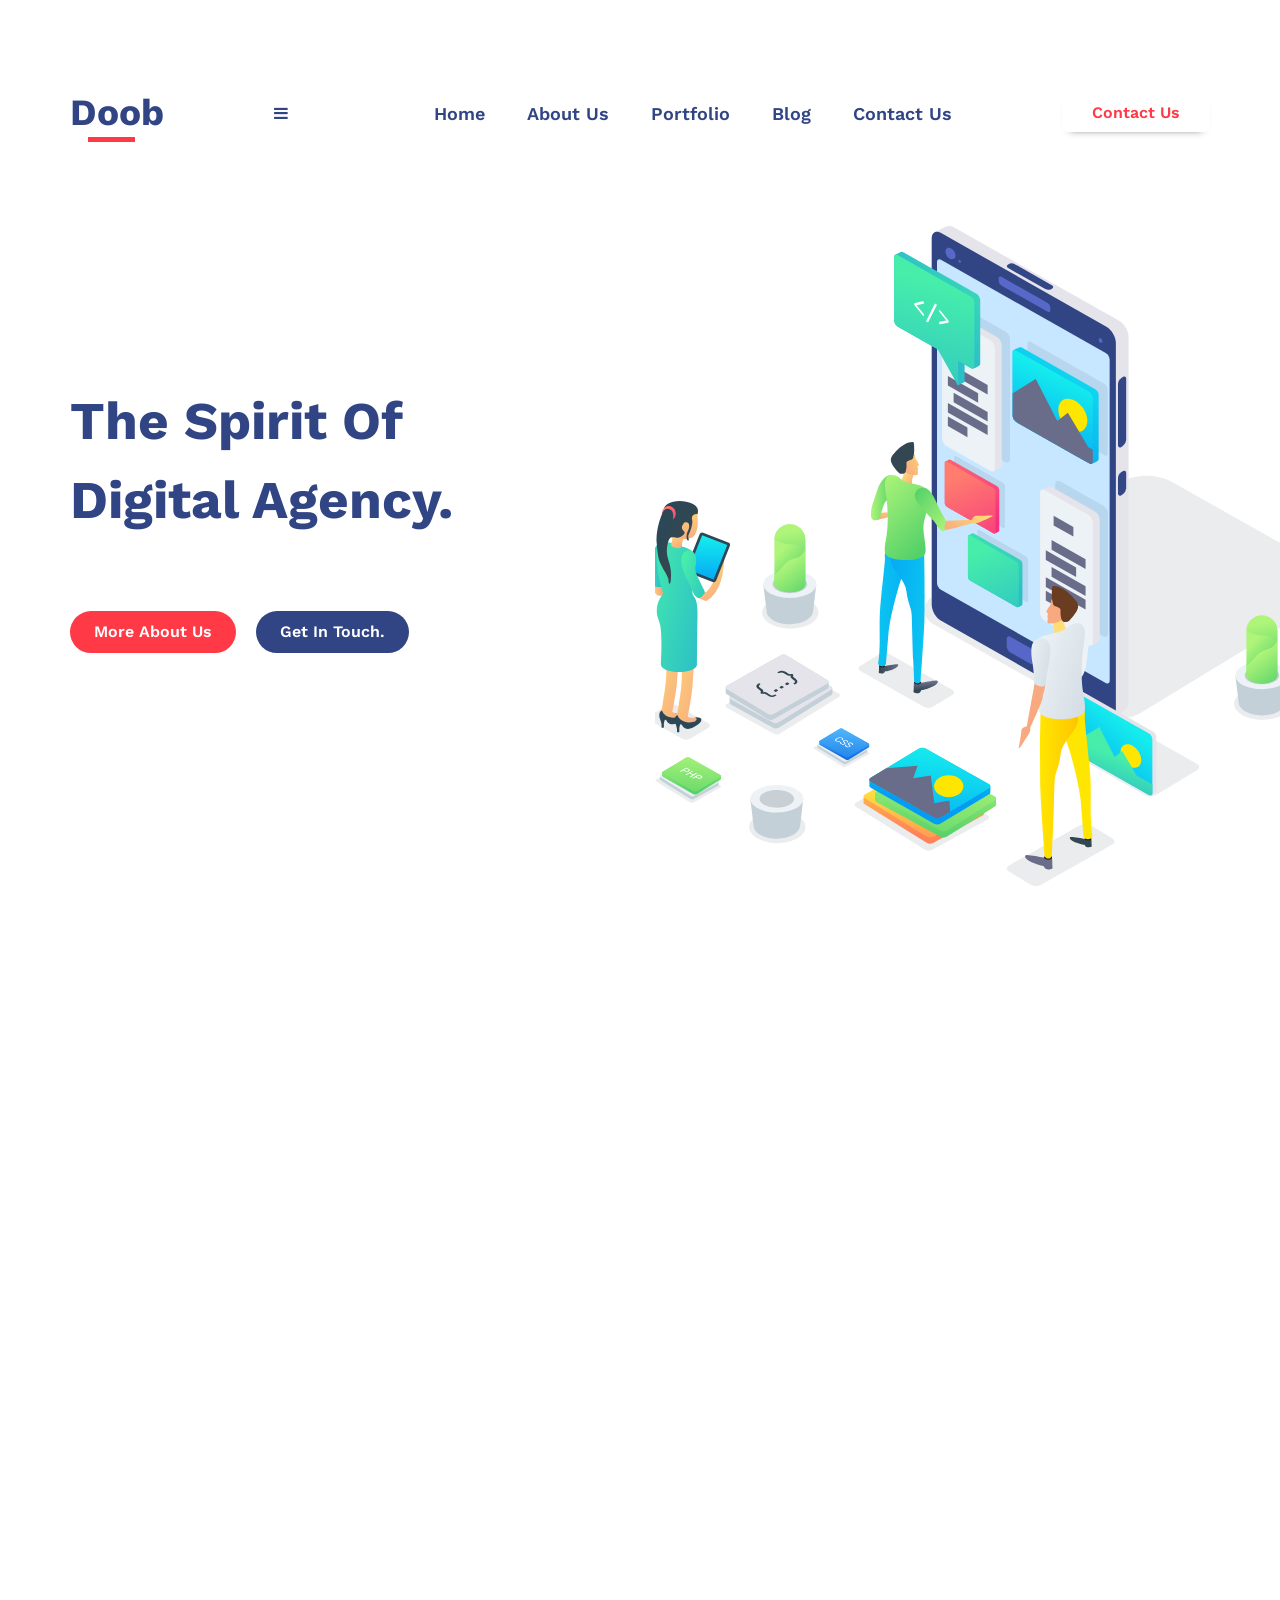
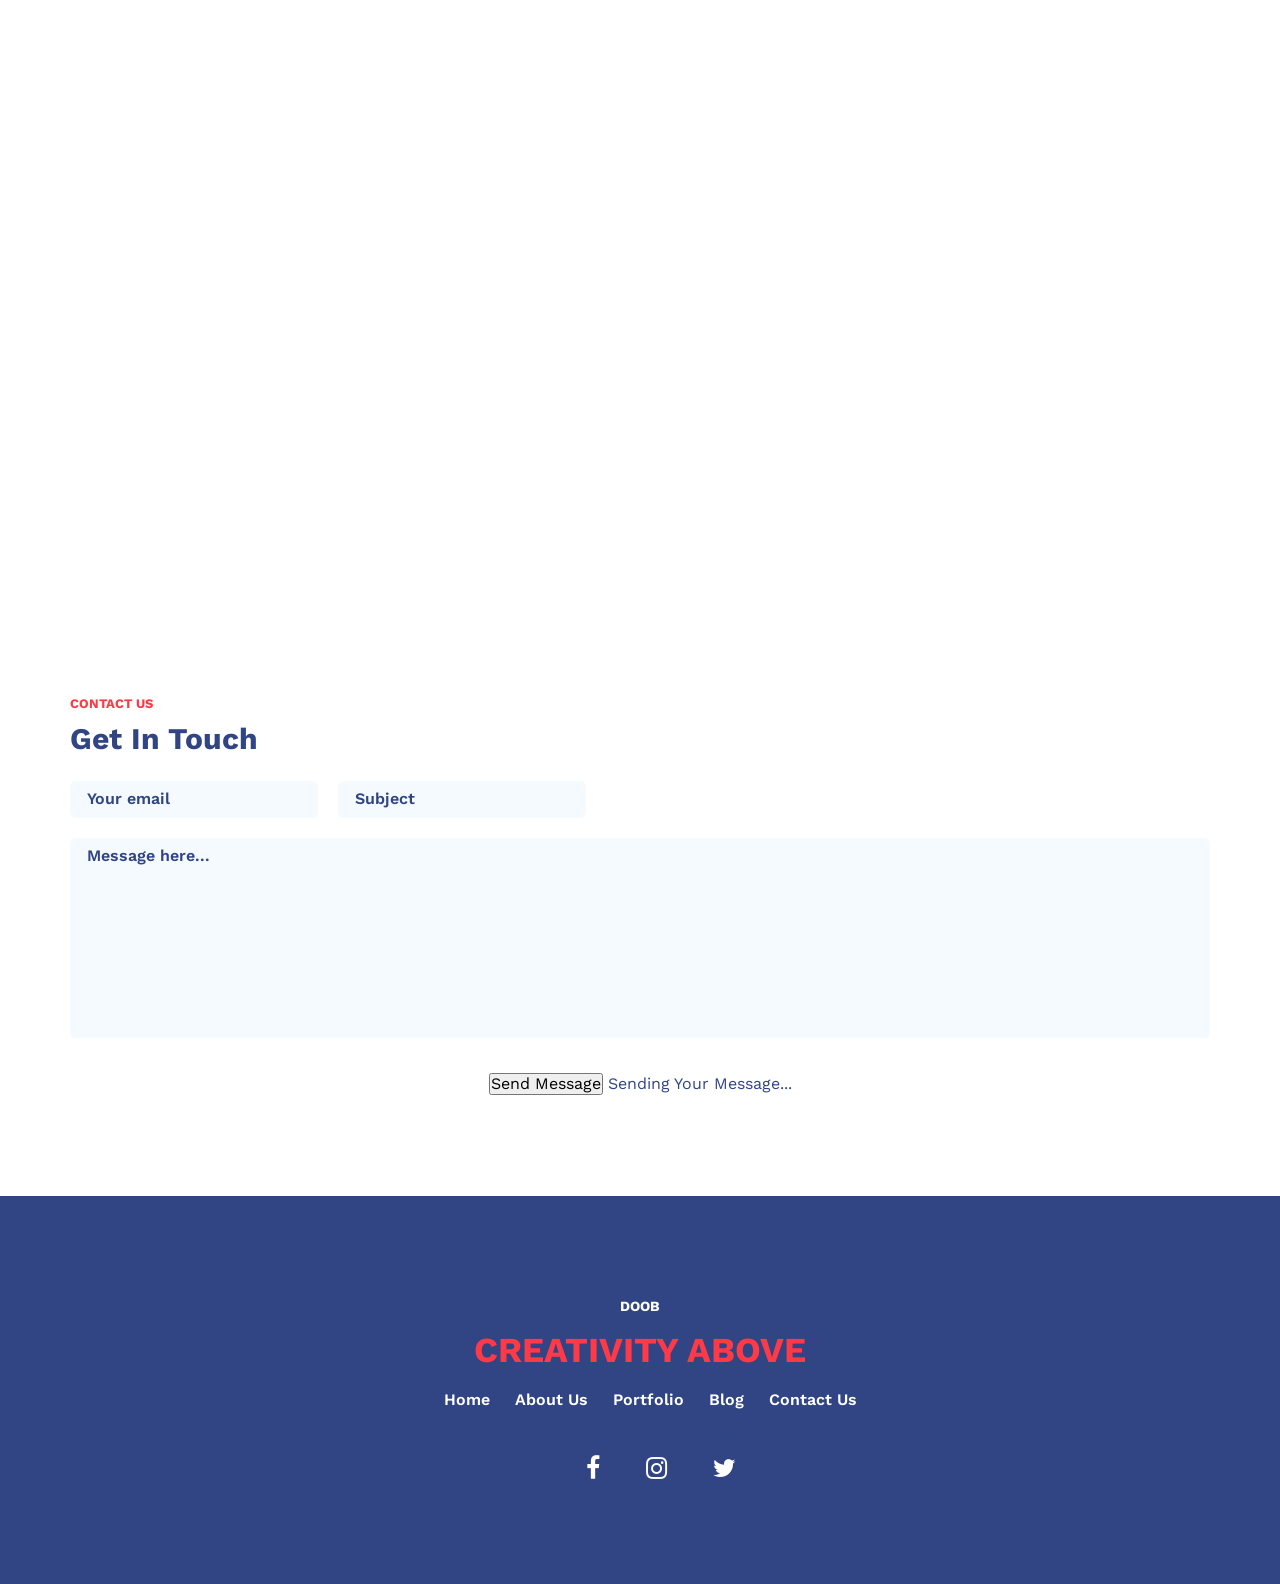
==== commit 8b017a29: "updating" ====
--- a/index.html
+++ b/index.html
@@ -7,36 +7,39 @@
     <meta name="Author" content="Mohammad Khaseeb">
     <meta name="description" content="Doob is fully layered PSD template,every element is on one layer,gruped and organized">
     <title>Doob</title>
-    <link rel="stylesheet" href="scss/normalize.css">
-    <link rel="stylesheet" href="scss/sweetalert2.min.css">
-    <link rel="stylesheet" href="scss/font-awesome.min.css">
-    <link rel="stylesheet" href="scss/main.css">
+    <link rel="stylesheet" href="./scss/normalize.css">
+    <link rel="stylesheet" href="./scss/font-awesome.min.css">
+    <link href="https://unpkg.com/aos@2.3.1/dist/aos.css" rel="stylesheet">
+    <link rel="stylesheet" href="./scss/main.css">
     <link rel="preconnect" href="https://fonts.gstatic.com">
     <link href="https://fonts.googleapis.com/css2?family=Work+Sans:wght@300;400;600;700;800&display=swap" rel="stylesheet">
-    <link rel="shortcut icon" href="images/favicon.jpg" type="image/x-icon">
+    <link rel="shortcut icon" href="./images/favicon.jpg" type="image/x-icon">
   </head>
   <body>
     <!-- header  -->
     <header class="header">
-      <div class="container">
-        <div class="row">
-          <h1>
-            <a href="index.html" class="logo">
-              Doob
-            </a>
-          </h1>
-          <nav>
-            <a href="#" data-scroll="home">home</a>
-            <a href="#" data-scroll="about">about us</a>
-            <a href="#" data-scroll="portfolio">portfolio</a>
-            <a href="#" data-scroll="blog">blog</a>
-            <a href="#" data-scroll="contact">contact us</a>
-          </nav>
-          <div class="buttons">
-            <!-- <a href="#" class="lang">EN
-              <i class="fa fa-angle-down"></i>
-            </a> -->
-            <a href="#" class="contact-us">contact us</a>
+      <div class="fixed-nav">
+        <div class="container">
+          <div class="row">
+            <h1 style="user-select: none;">
+              <a href="index.html" class="logo" translate="no" draggable="false">
+                Doob
+              </a>
+            </h1>
+            <i class="fa fa-bars humbrger" id="toggle"></i>
+            <nav class="show">
+              <a href="#" data-scroll="home">home</a>
+              <a href="#" data-scroll="about">about us</a>
+              <a href="#" data-scroll="portfolio">portfolio</a>
+              <a href="#" data-scroll="blog">blog</a>
+              <a href="#" data-scroll="contact">contact us</a>
+            </nav>
+            <div class="buttons">
+              <!-- <a href="#" class="lang">EN
+                <i class="fa fa-angle-down"></i>
+              </a> -->
+              <a href="#" class="contact-us">contact us</a>
+            </div>
           </div>
         </div>
       </div>
@@ -573,7 +576,7 @@
 
     <!-- About us Section  -->
 
-    <section class="about-us pd" id="about">
+    <section class="about-us pd" id="about" data-aos="fade-up">
       <div class="container">
         <div class="row">
           <div class="box">
@@ -631,7 +634,7 @@
     </section>
 
 
-    <section class="company pd">
+    <section class="company pd" data-aos="fade-right">
       <div class="container">
         <div class="row">
           <div class="img">
@@ -1120,7 +1123,7 @@
 
     <!-- Portfolio  -->
 
-    <div class="portfolio pd" id="portfolio">
+    <div class="portfolio pd" id="portfolio" data-aos="fade-left">
       <div class="container">
         <h2>
           See some of our <br>
@@ -1154,7 +1157,7 @@
 
     <!-- Blog  -->
     
-    <div class="blog pd" id="blog">
+    <div class="blog pd" id="blog" data-aos="zoom-out-right">
       <div class="container">
         <h4>BLOG STORIES</h4>
         <h2>Check Our News</h2>
@@ -1196,20 +1199,30 @@
 
     <div class="contact-us pd" id="contact">
       <div class="container">
-        <h4>Contact Us</h4>
-        <h2>Get in Touch</h2>
-        <div class="row">
-          <div class="inputs">
-            <input type="email" placeholder="Your email">
-            <input type="text" placeholder="Subject">
-          </div>
-          <div class="message">
-            <textarea placeholder="Message here..."></textarea>
-          </div>
-        </div>
-        <div class="send-btn">
-          <a href="#">Send Message</a>
-        </div>
+        <form action="">
+          <h4>Contact Us</h4>
+          <h2>Get in Touch</h2>
+          <div class="row">
+            <div class="inputs">
+              <div class="email">
+                <input type="email" placeholder="Your email" autofocus name="email">
+                <div class="emailMsg"></div>
+              </div>
+              <div class="subject">
+                <input type="text" placeholder="Subject" maxlength="30" name="subject">
+                <div class="subjectMsg"></div>
+              </div>
+            </div>
+            <div class="message">
+              <textarea placeholder="Message here..." maxlength="600" name="message"></textarea>
+              <div class="textMsg"></div>
+            </div>
+          </div>
+          <div class="send-btn">
+            <button type="submit">Send Message</button>
+            <span>Sending your message...</span>
+          </div>
+      </form>
       </div>
     </div>
 
@@ -1229,9 +1242,9 @@
       </div>
       <span> © 2019 - Doob,All Right Reserved</span>
       <div class="icons">
-        <i class="fa fa-facebook" aria-hidden="true"></i>
-        <i class="fa fa-instagram" aria-hidden="true"></i>
-        <i class="fa fa-twitter" aria-hidden="true"></i>
+        <i class="fa fa-facebook"></i>
+        <i class="fa fa-instagram"></i>
+        <i class="fa fa-twitter"></i>
       </div>
     </footer>
 
@@ -1242,9 +1255,8 @@
     <i class="fa fa-arrow-up to-top" aria-hidden="true"></i>
 
     <!-- Scroll To Top  -->
-    
-    <script src="./js/sweetalert2.min.js"></script>
-    <script src="js/jquery-3.5.1.min.js"></script>
+    <script src="./js/jquery-3.5.1.min.js"></script>
+    <script src="https://unpkg.com/aos@2.3.1/dist/aos.js"></script>
     <script src="./js/main.js"></script>
   </body>
-</html>
+</html>
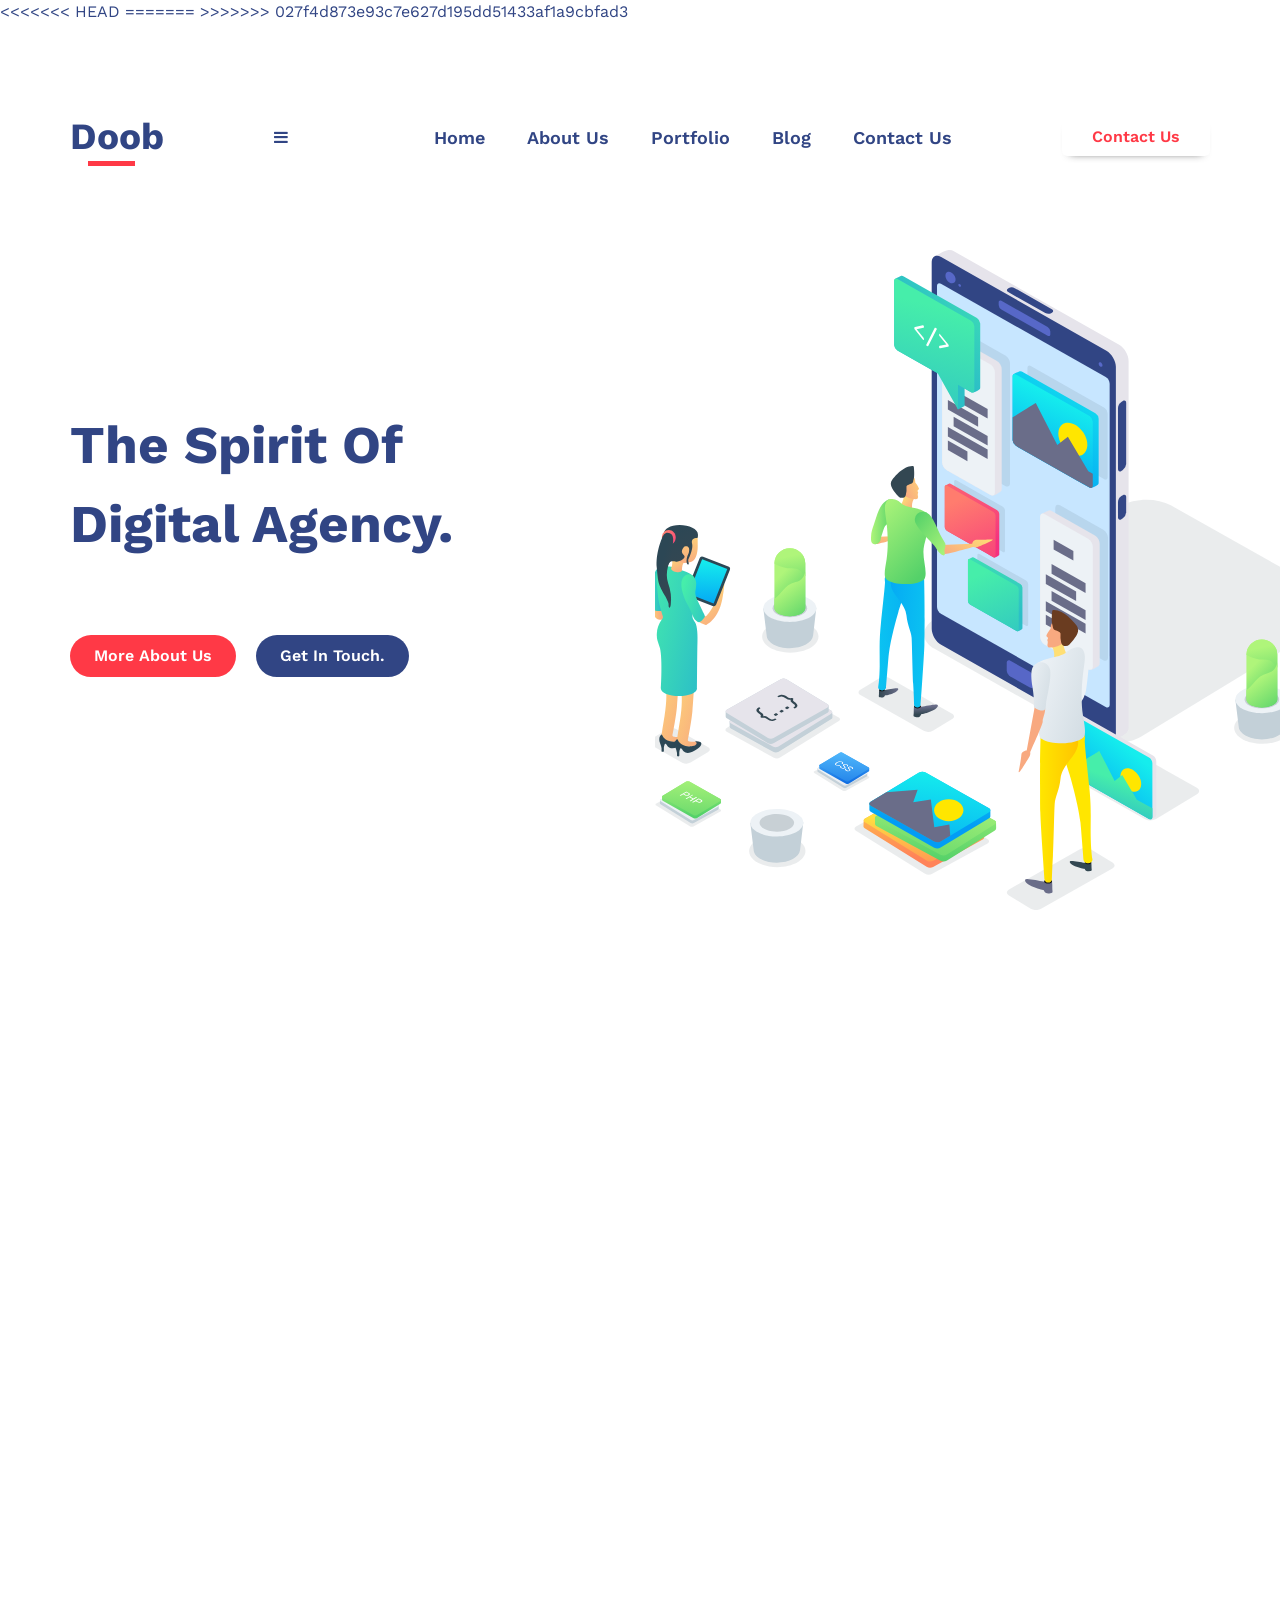
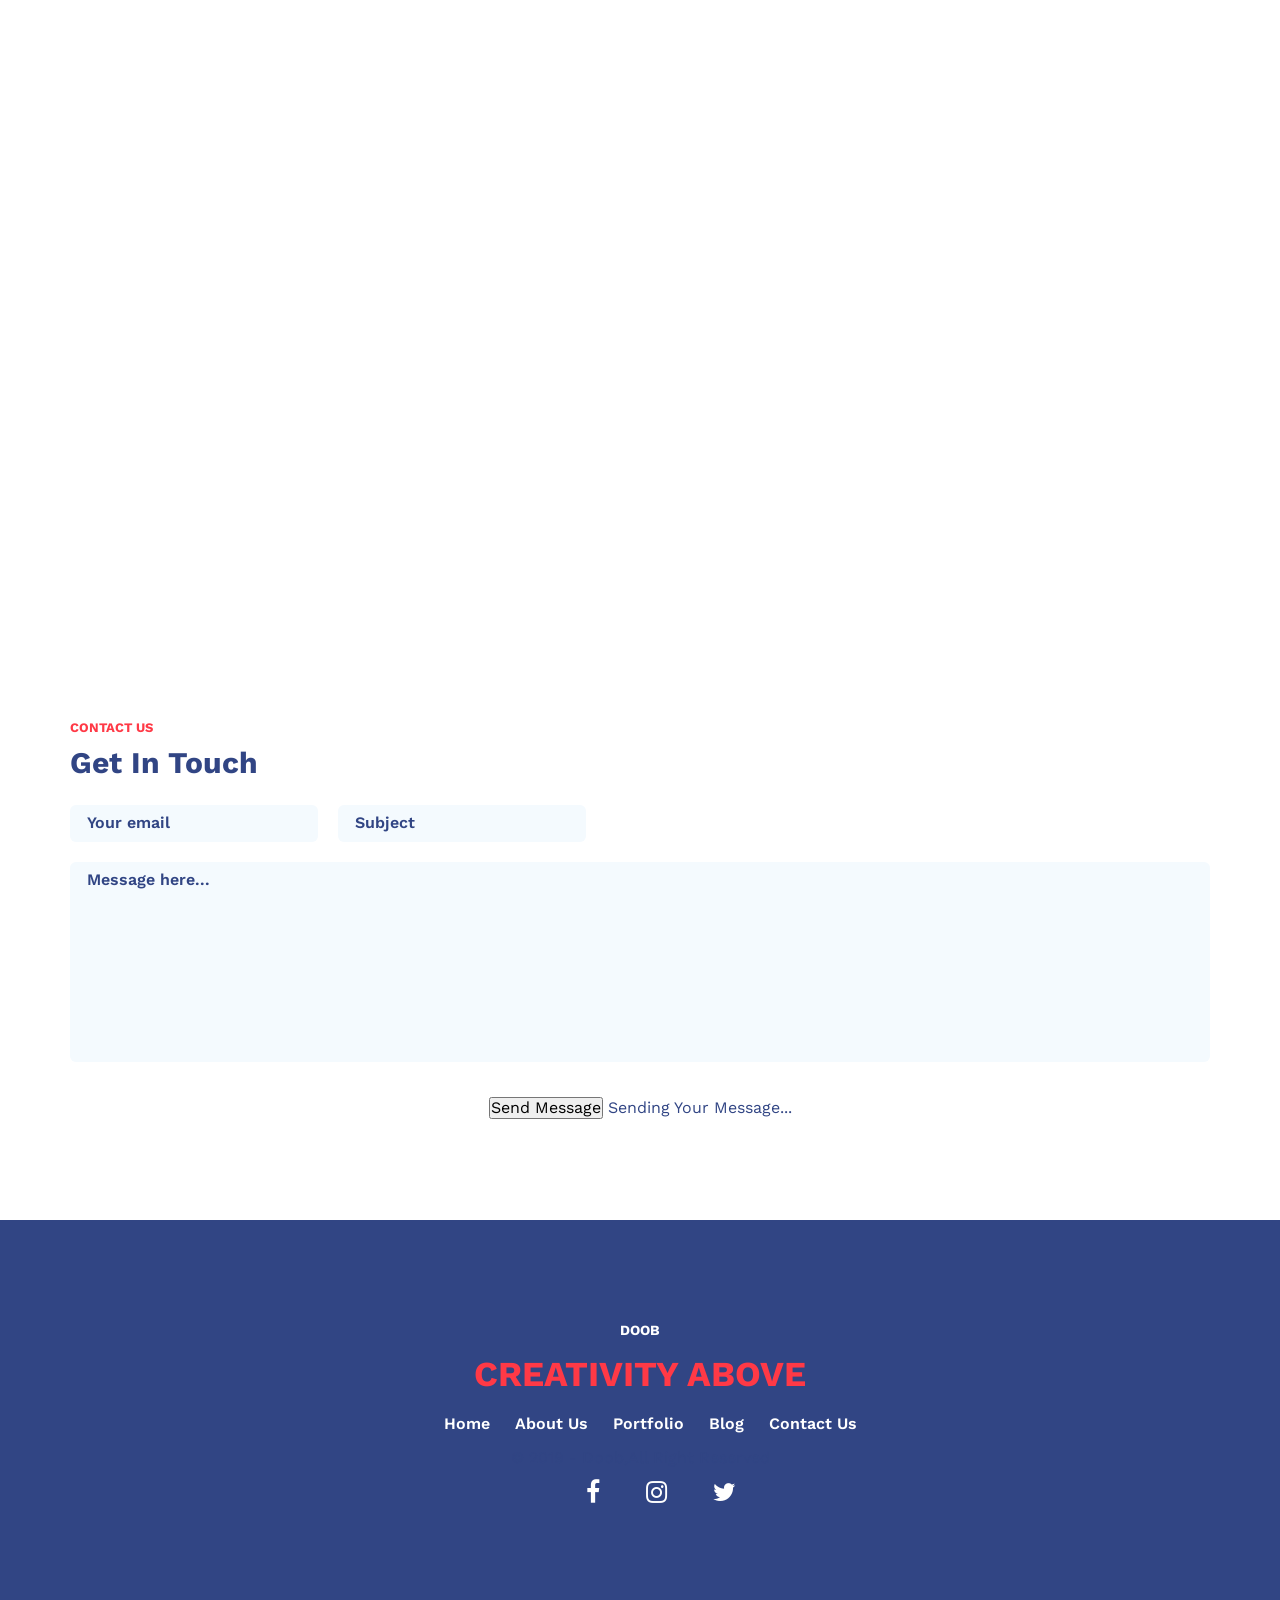
==== commit 123c611f: "updating" ====
--- a/index.html
+++ b/index.html
@@ -9,7 +9,10 @@
     <title>Doob</title>
     <link rel="stylesheet" href="./scss/normalize.css">
     <link rel="stylesheet" href="./scss/font-awesome.min.css">
+<<<<<<< HEAD
     <link href="https://unpkg.com/aos@2.3.1/dist/aos.css" rel="stylesheet">
+=======
+>>>>>>> 027f4d873e93c7e627d195dd51433af1a9cbfad3
     <link rel="stylesheet" href="./scss/main.css">
     <link rel="preconnect" href="https://fonts.gstatic.com">
     <link href="https://fonts.googleapis.com/css2?family=Work+Sans:wght@300;400;600;700;800&display=swap" rel="stylesheet">
@@ -1255,8 +1258,13 @@
     <i class="fa fa-arrow-up to-top" aria-hidden="true"></i>
 
     <!-- Scroll To Top  -->
+<<<<<<< HEAD
     <script src="./js/jquery-3.5.1.min.js"></script>
     <script src="https://unpkg.com/aos@2.3.1/dist/aos.js"></script>
+=======
+    
+    <script src="./js/jquery-3.5.1.min.js"></script>
+>>>>>>> 027f4d873e93c7e627d195dd51433af1a9cbfad3
     <script src="./js/main.js"></script>
   </body>
-</html>+</html>
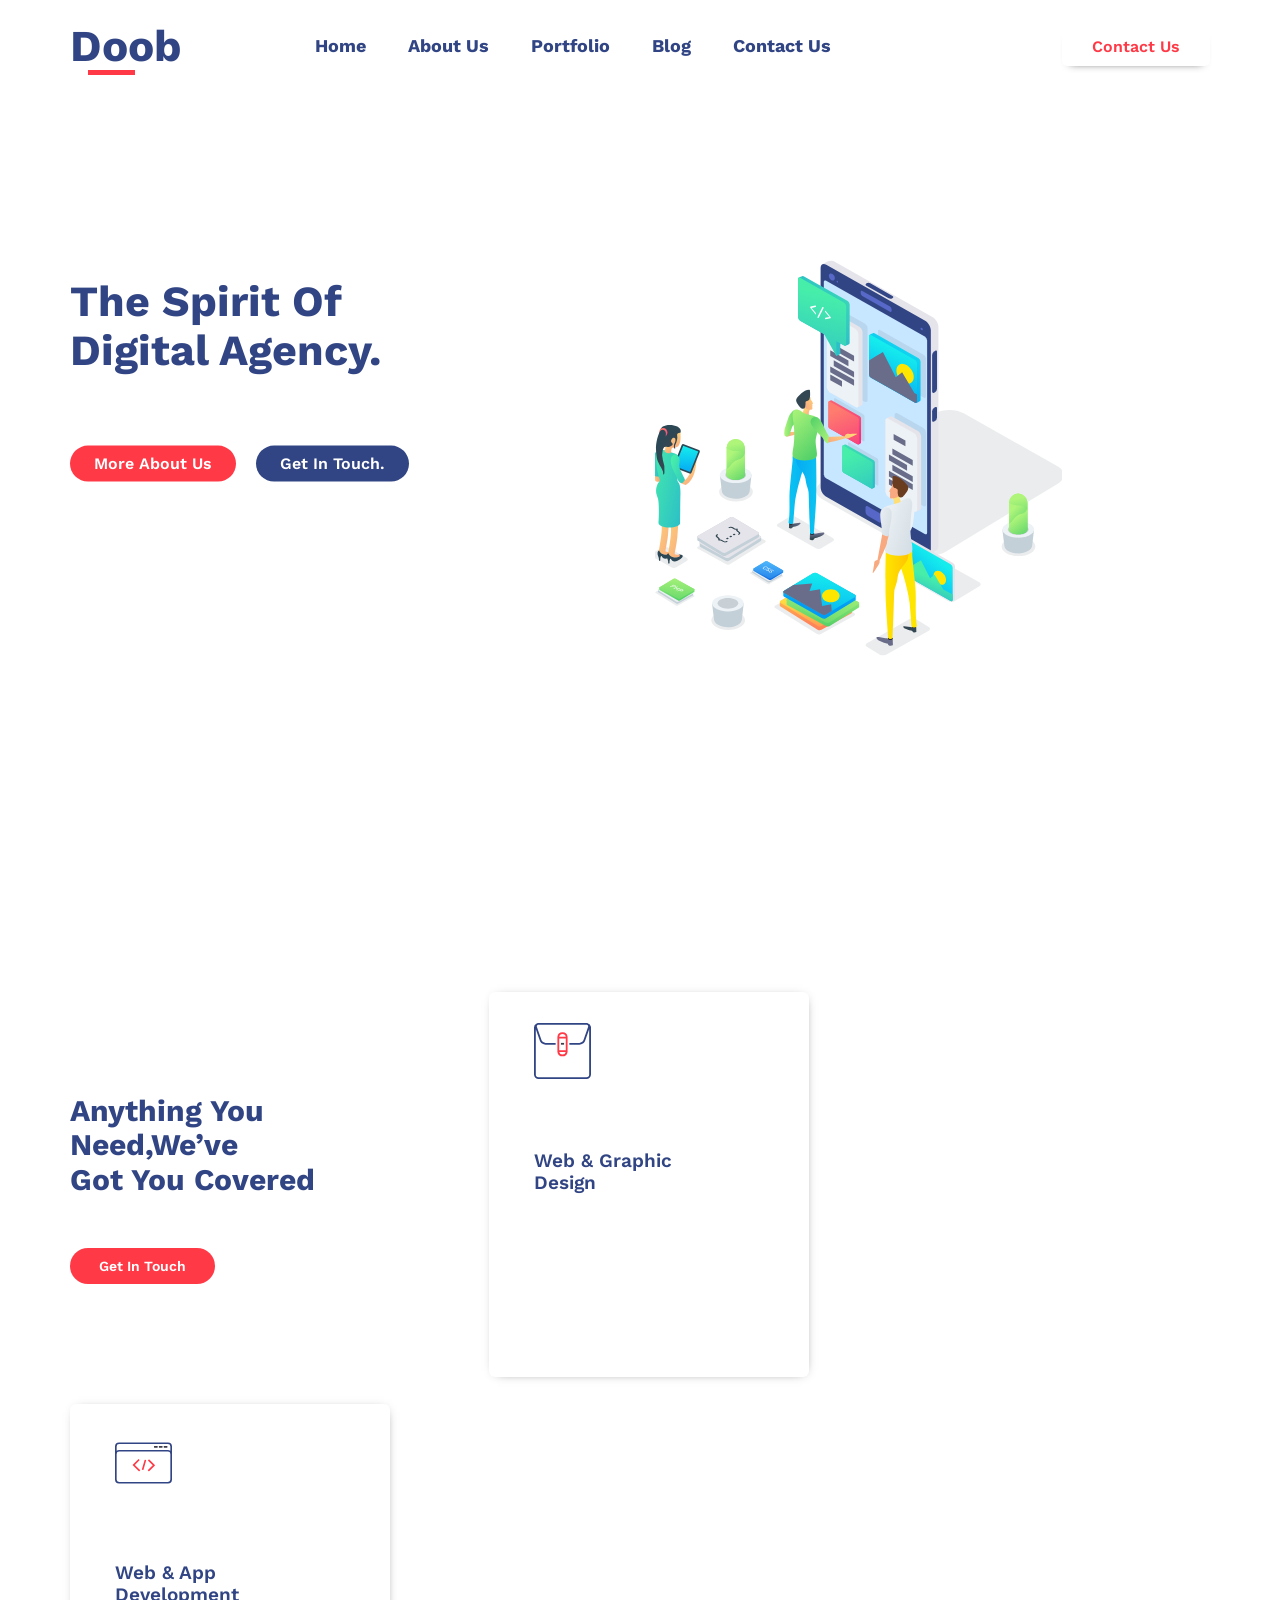
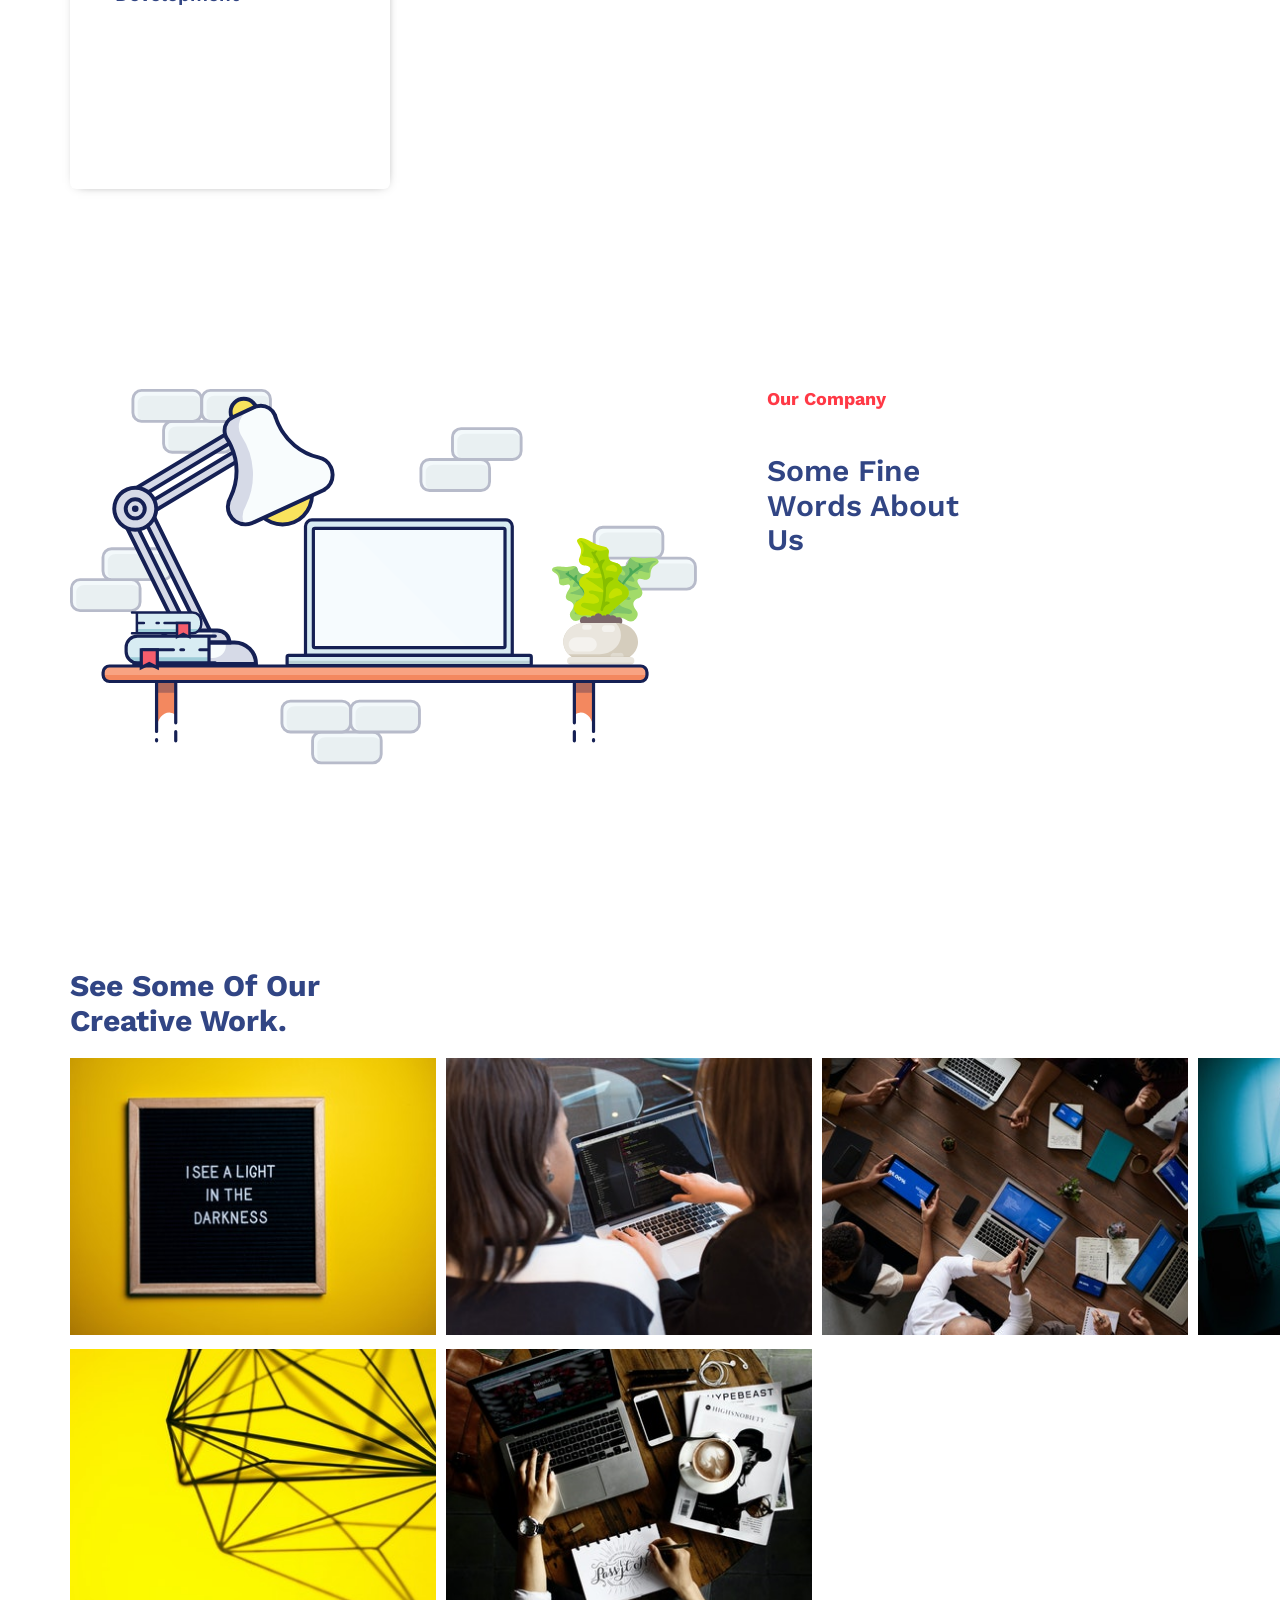
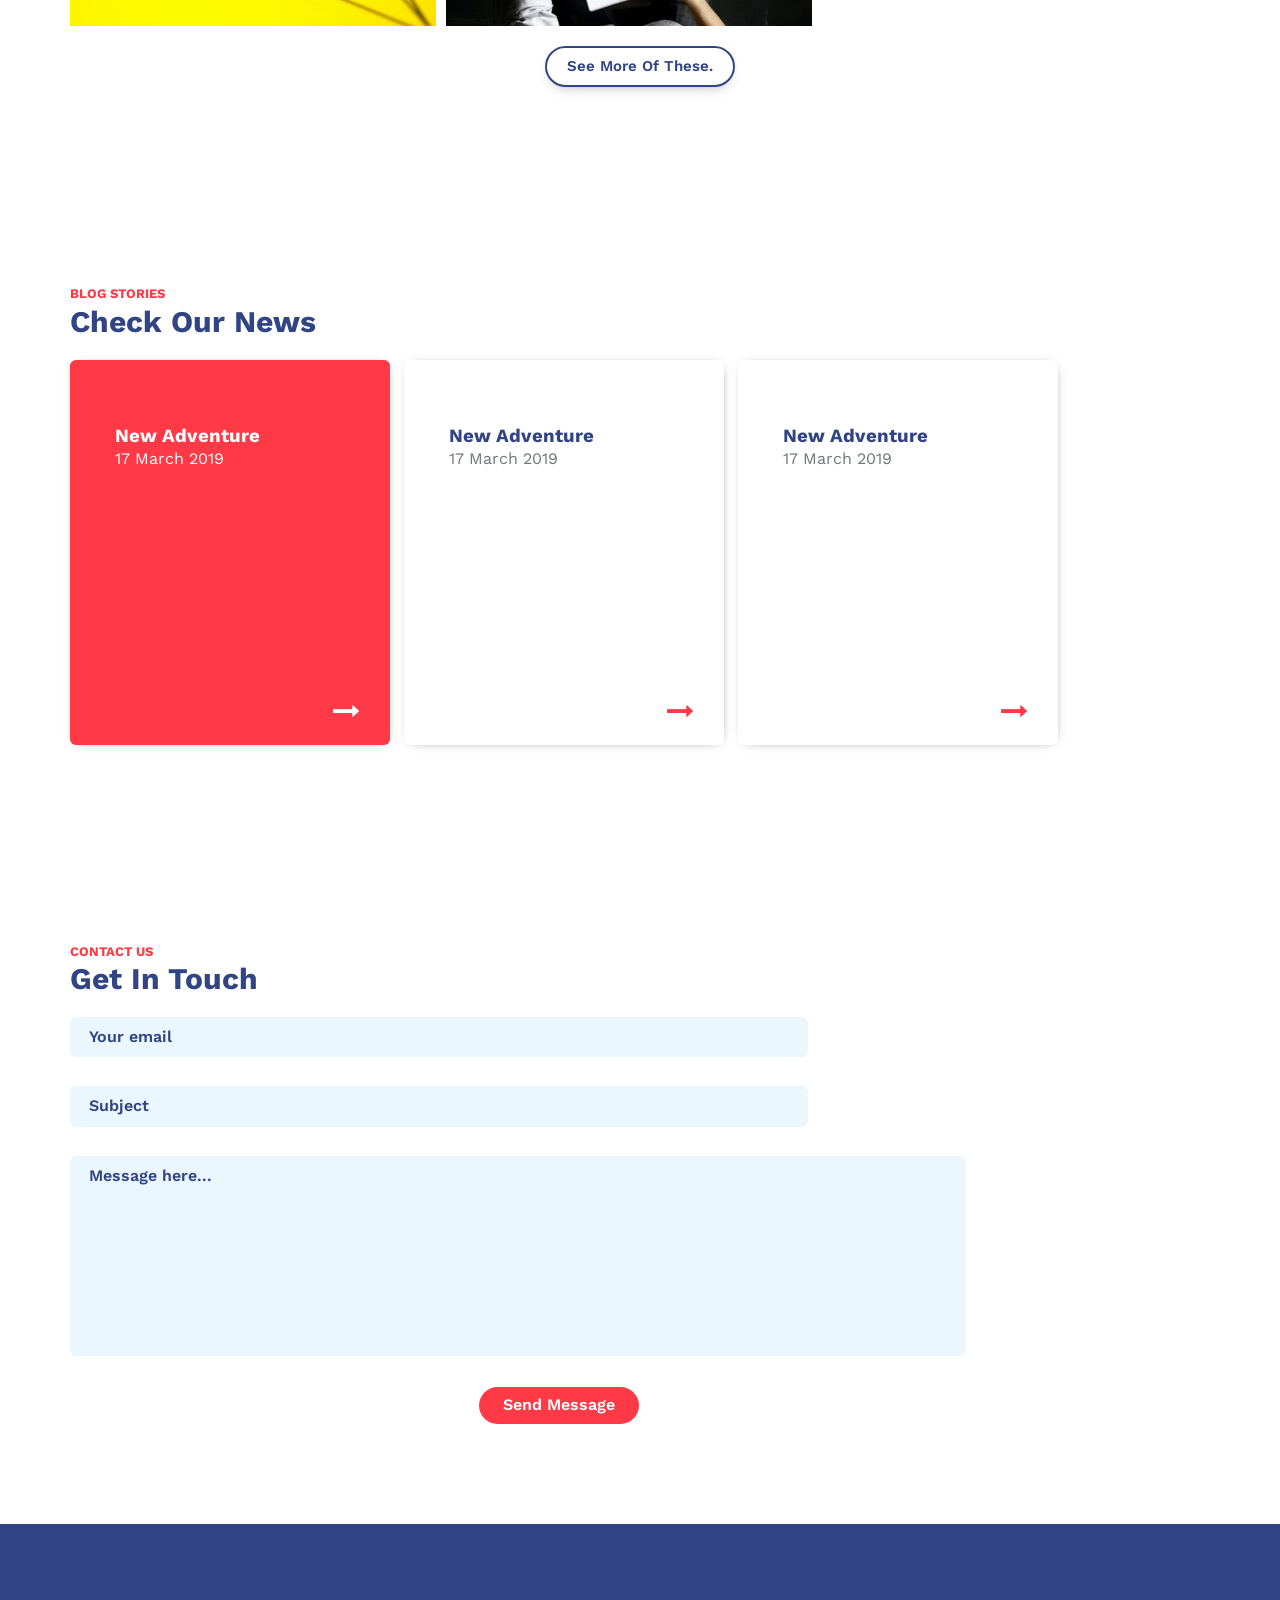
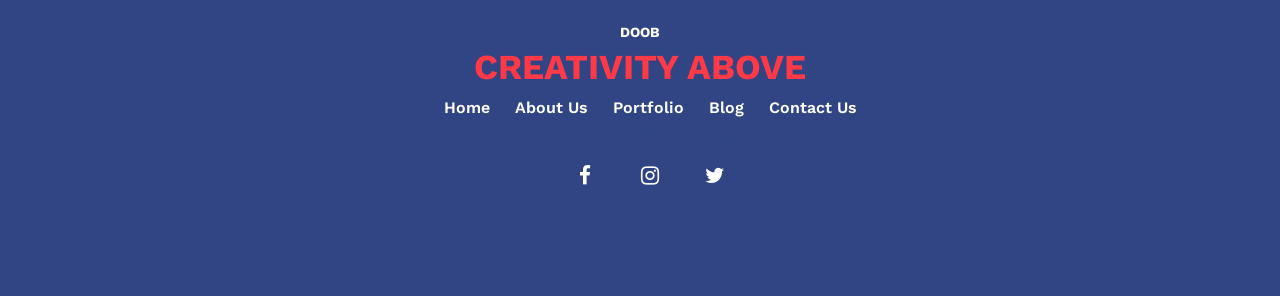
==== commit db0d1e97: "adding last changes." ====
--- a/index.html
+++ b/index.html
@@ -9,10 +9,7 @@
     <title>Doob</title>
     <link rel="stylesheet" href="./scss/normalize.css">
     <link rel="stylesheet" href="./scss/font-awesome.min.css">
-<<<<<<< HEAD
     <link href="https://unpkg.com/aos@2.3.1/dist/aos.css" rel="stylesheet">
-=======
->>>>>>> 027f4d873e93c7e627d195dd51433af1a9cbfad3
     <link rel="stylesheet" href="./scss/main.css">
     <link rel="preconnect" href="https://fonts.gstatic.com">
     <link href="https://fonts.googleapis.com/css2?family=Work+Sans:wght@300;400;600;700;800&display=swap" rel="stylesheet">
@@ -29,7 +26,7 @@
                 Doob
               </a>
             </h1>
-            <i class="fa fa-bars humbrger" id="toggle"></i>
+            <i class="fa fa-bars humbrger" onclick="myFunction()"></i>
             <nav class="show">
               <a href="#" data-scroll="home">home</a>
               <a href="#" data-scroll="about">about us</a>
@@ -1258,13 +1255,22 @@
     <i class="fa fa-arrow-up to-top" aria-hidden="true"></i>
 
     <!-- Scroll To Top  -->
-<<<<<<< HEAD
-    <script src="./js/jquery-3.5.1.min.js"></script>
+
+    <!-- Pre Loader  -->
+
+    <div class="pre-loader">
+      <div class="loading">
+        <span></span>
+        <span></span>
+        <span></span>
+        <span></span>
+        <span></span>
+      </div>  
+    </div>
+
+    <!-- Pre Loader  -->
+    <script src="./Js/jquery-3.5.1.min.js"></script>
     <script src="https://unpkg.com/aos@2.3.1/dist/aos.js"></script>
-=======
-    
-    <script src="./js/jquery-3.5.1.min.js"></script>
->>>>>>> 027f4d873e93c7e627d195dd51433af1a9cbfad3
-    <script src="./js/main.js"></script>
+    <script src="./Js/main.js" defer></script>
   </body>
 </html>
--- a/scss/main.css
+++ b/scss/main.css
@@ -3,6 +3,13 @@
 
 header {
   padding: 64px 0; }
+  header .fixed-nav {
+    background-color: #FFFFFF;
+    position: fixed;
+    left: 0;
+    top: 0;
+    width: 100%;
+    z-index: 9999; }
   header .row {
     display: flex;
     flex-flow: row wrap;
@@ -21,12 +28,14 @@
         width: 47px;
         height: 5px;
         background-color: #FF3946;
-        bottom: -1px;
+        bottom: -3px;
         left: 18px;
         transition: .3s; }
       header .row .logo:hover::after {
         width: 0;
         background-color: transparent; }
+    header .row .humbrger {
+      display: none; }
     header .row nav a {
       padding-left: 37px;
       color: #314584;
@@ -47,9 +56,45 @@
         background-color: transparent;
         box-shadow: none; }
 
-@media (min-width: 320px) and (max-width: 480px) {
-  header h1 {
-    text-align: center; } }
+@media (min-width: 320px) and (max-width: 768px) {
+  header {
+    padding: 0; }
+    header .fixed-nav {
+      background-color: #FFFFFF;
+      position: relative; }
+    header h1 {
+      text-align: center; }
+    header .humbrger {
+      display: block !important;
+      font-size: 24px;
+      color: #314584;
+      cursor: pointer;
+      position: relative;
+      right: -105px; }
+    header nav {
+      display: flex;
+      flex-flow: column wrap;
+      align-items: flex-start;
+      justify-content: center;
+      position: absolute;
+      right: 23px;
+      top: 100%;
+      background-color: #2c3e50;
+      min-width: 335px;
+      padding: 20px;
+      border-bottom-left-radius: 35px;
+      border-bottom-right-radius: 95px;
+      opacity: 0; }
+      header nav a {
+        display: block;
+        color: #FFFFFF !important;
+        padding-left: 0 !important; }
+        header nav a:not(:last-child) {
+          margin-bottom: 15px; }
+        header nav a:hover {
+          padding-left: 20px !important; }
+    header .buttons .contact-us {
+      display: none; } }
 .hero {
   overflow: hidden;
   display: flex;
@@ -93,6 +138,10 @@
           .hero .row .text .buttons .touch:hover {
             background-color: transparent;
             color: #314584; }
+    .hero .row .img {
+      max-width: 100%; }
+      .hero .row .img svg {
+        width: 100%; }
 
 @media (min-width: 320px) and (max-width: 768px) {
   .hero {
@@ -107,12 +156,28 @@
       .hero .row .img svg {
         height: auto;
         width: 328px; } }
+@media (min-width: 768px) {
+  header .row {
+    justify-content: space-between; }
+    header .row .logo {
+      font-size: 44px; }
+    header .row nav {
+      position: relative;
+      left: -68px; }
+      header .row nav a {
+        font-weight: 700; }
+
+  .hero .row h1 {
+    font-size: 43px !important; }
+  .hero .row .img svg {
+    width: 407px; } }
 .about-us {
   overflow: hidden; }
   .about-us .row {
     display: flex;
     flex-flow: row wrap;
     align-items: center;
+    justify-content: center;
     gap: 20px; }
     .about-us .row .box h2 {
       font-size: 30px;
@@ -227,6 +292,19 @@
       .company .row .img svg {
         height: auto;
         width: 343px; } }
+@media (min-width: 768px) {
+  .about-us .row {
+    flex-flow: row wrap;
+    justify-content: flex-start;
+    gap: 27px 174px;
+    width: 82%; }
+
+  .company .row {
+    flex-flow: row wrap;
+    justify-content: flex-start; }
+    .company .row .text,
+    .company .row .img {
+      flex: 0.40; } }
 .portfolio {
   overflow: hidden; }
   .portfolio h2 {
@@ -271,6 +349,7 @@
     display: flex;
     flex-flow: row wrap;
     align-items: center;
+    justify-content: center;
     gap: 20px; }
     .blog .row .adventure.active {
       background-color: #FF3946;
@@ -358,6 +437,14 @@
     flex-flow: column wrap;
     justify-content: center;
     gap: 50px; } }
+@media (min-width: 768px) {
+  .portfolio .row {
+    grid-template-columns: repeat(4, minmax(366px, 1fr)); }
+
+  .blog .row {
+    flex-flow: row wrap;
+    justify-content: flex-start;
+    gap: 14px; } }
 .contact-us {
   overflow: hidden; }
   .contact-us h4 {
@@ -374,40 +461,74 @@
     align-items: center;
     gap: 20px;
     margin-bottom: 20px; }
-    .contact-us .row .inputs input {
-      flex: 1; }
+    .contact-us .row .inputs .email {
+      min-height: 40px;
+      flex: 1;
+      display: flex;
+      flex-flow: column wrap; }
+      .contact-us .row .inputs .email input {
+        margin-bottom: 9px; }
+      .contact-us .row .inputs .email > div {
+        font-weight: 800;
+        color: #FF3946;
+        padding-left: 17px; }
+    .contact-us .row .inputs .subject {
+      min-height: 40px;
+      flex: 1;
+      display: flex;
+      flex-flow: column wrap; }
+      .contact-us .row .inputs .subject input {
+        margin-bottom: 9px; }
+      .contact-us .row .inputs .subject > div {
+        font-weight: 800;
+        color: #FF3946;
+        padding-left: 17px; }
   .contact-us .row input,
   .contact-us .row textarea {
     outline: none;
-    border: none;
+    border: 2px solid transparent;
     display: inline-block;
     padding: 9px 17px;
-    background-color: #F4FAFE;
+    background-color: #65c1ff21;
     color: #314584;
+    caret-color: #FF3946;
     border-radius: 6px;
-    font-size: 1rem; }
+    font-size: 1rem;
+    transition: .2s; }
     .contact-us .row input::placeholder,
     .contact-us .row textarea::placeholder {
       color: #314584;
       font-weight: 600;
       font-size: 1rem; }
-  .contact-us .row textarea {
+  .contact-us .row .message textarea {
     height: 200px;
     width: 100%;
     resize: none; }
+  .contact-us .row .message > div {
+    font-weight: 800;
+    color: #FF3946;
+    padding-left: 17px; }
   .contact-us .send-btn {
     text-align: center;
     margin-top: 27px; }
-    .contact-us .send-btn a {
+    .contact-us .send-btn button {
       color: #FFFFFF;
       background-color: #FF3946;
       border-radius: 30px;
       padding: 9px 24px;
       transition: .3s;
-      font-weight: 600; }
-      .contact-us .send-btn a:hover {
+      font-weight: 600;
+      cursor: pointer;
+      border: none;
+      margin-right: 5px; }
+      .contact-us .send-btn button:hover {
         color: #314584;
         background-color: transparent; }
+  .contact-us span {
+    display: none;
+    color: #314584;
+    font-size: 13px;
+    font-weight: 600; }
 
 .footer {
   overflow: hidden;
@@ -435,18 +556,46 @@
     display: block;
     font-size: 1rem; }
   .footer .icons i {
-    flex: 1;
+    display: inline-block;
     color: #FFFFFF;
-    font-size: 25px;
-    padding-left: 41px;
+    font-size: 21px;
+    margin-left: 20px;
+    width: 40px;
+    height: 40px;
+    text-align: center;
+    line-height: 40px;
+    border-radius: 50%;
     cursor: pointer;
     transition: .4s; }
     .footer .icons i:hover {
       transform: rotate(360deg); }
+    .footer .icons i:first-child:hover {
+      background-color: #FFFFFF;
+      color: #4267B2; }
+    .footer .icons i:nth-child(2):hover {
+      background-color: #FFFFFF;
+      color: #E1306C; }
+    .footer .icons i:nth-child(3):hover {
+      background-color: #FFFFFF;
+      color: #1DA1F2; }
 
 @media (min-width: 320px) and (max-width: 768px) {
   .footer .links a {
-    padding-left: 36px; } }
+    padding-left: 36px; }
+  .footer .links a:last-child {
+    margin-top: 8px; } }
+@media (min-width: 768px) {
+  .contact-us .row .inputs {
+    flex-flow: column wrap;
+    align-items: flex-start; }
+    .contact-us .row .inputs .email,
+    .contact-us .row .inputs .subject {
+      width: 738px !important; }
+  .contact-us .row .message textarea {
+    width: 78.59%; }
+  .contact-us .send-btn {
+    position: relative;
+    left: -79px; } }
 html {
   font-size: 100%;
   box-sizing: border-box; }
@@ -457,11 +606,12 @@
   padding: 0; }
 
 body {
+  overflow-x: hidden;
   font-family: 'Work Sans', sans-serif;
   color: #314584;
   font-size: 1rem;
   text-transform: capitalize;
-  line-height: 1.5; }
+  line-height: inherit; }
 
 a {
   text-decoration: none; }
@@ -503,7 +653,8 @@
   font-size: 17px;
   text-align: center;
   line-height: 40px;
-  transition: .4s; }
+  transition: .4s;
+  z-index: 999; }
   .to-top:hover {
     background-color: #314584; }
 
